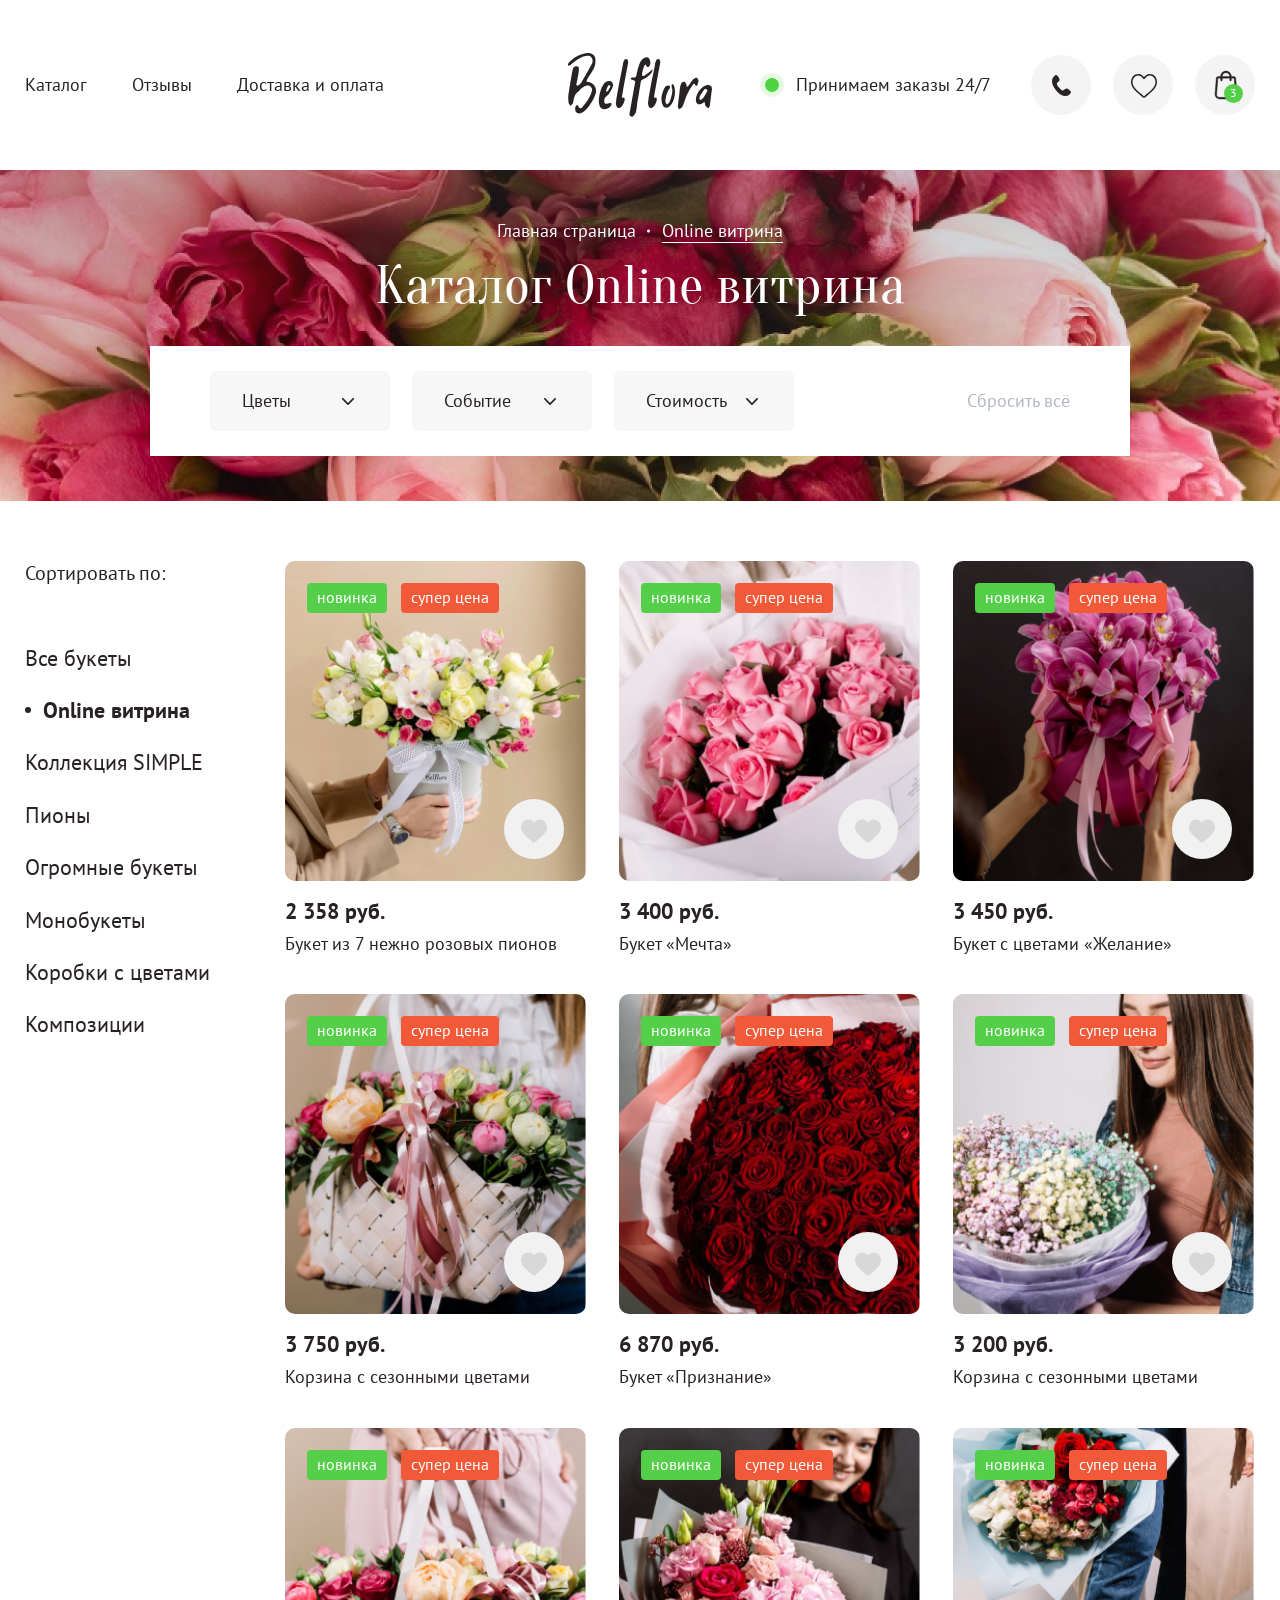
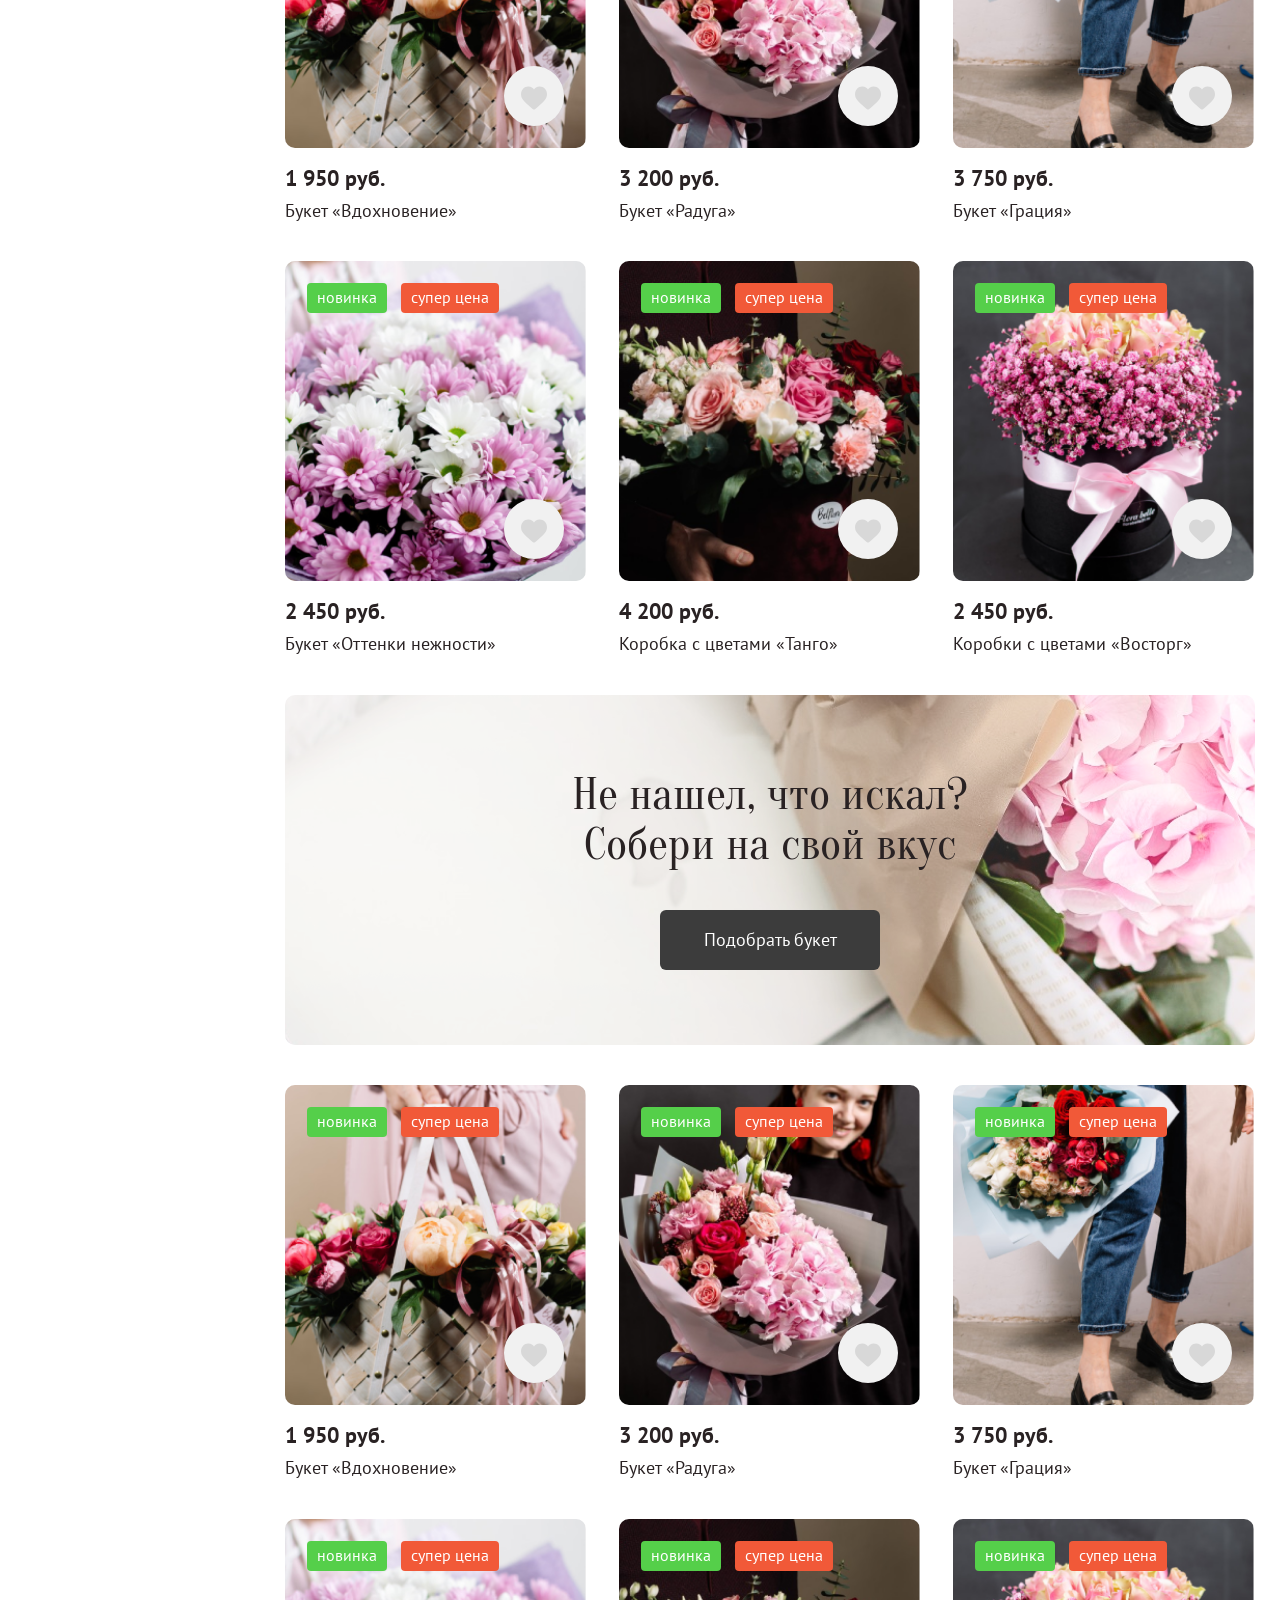
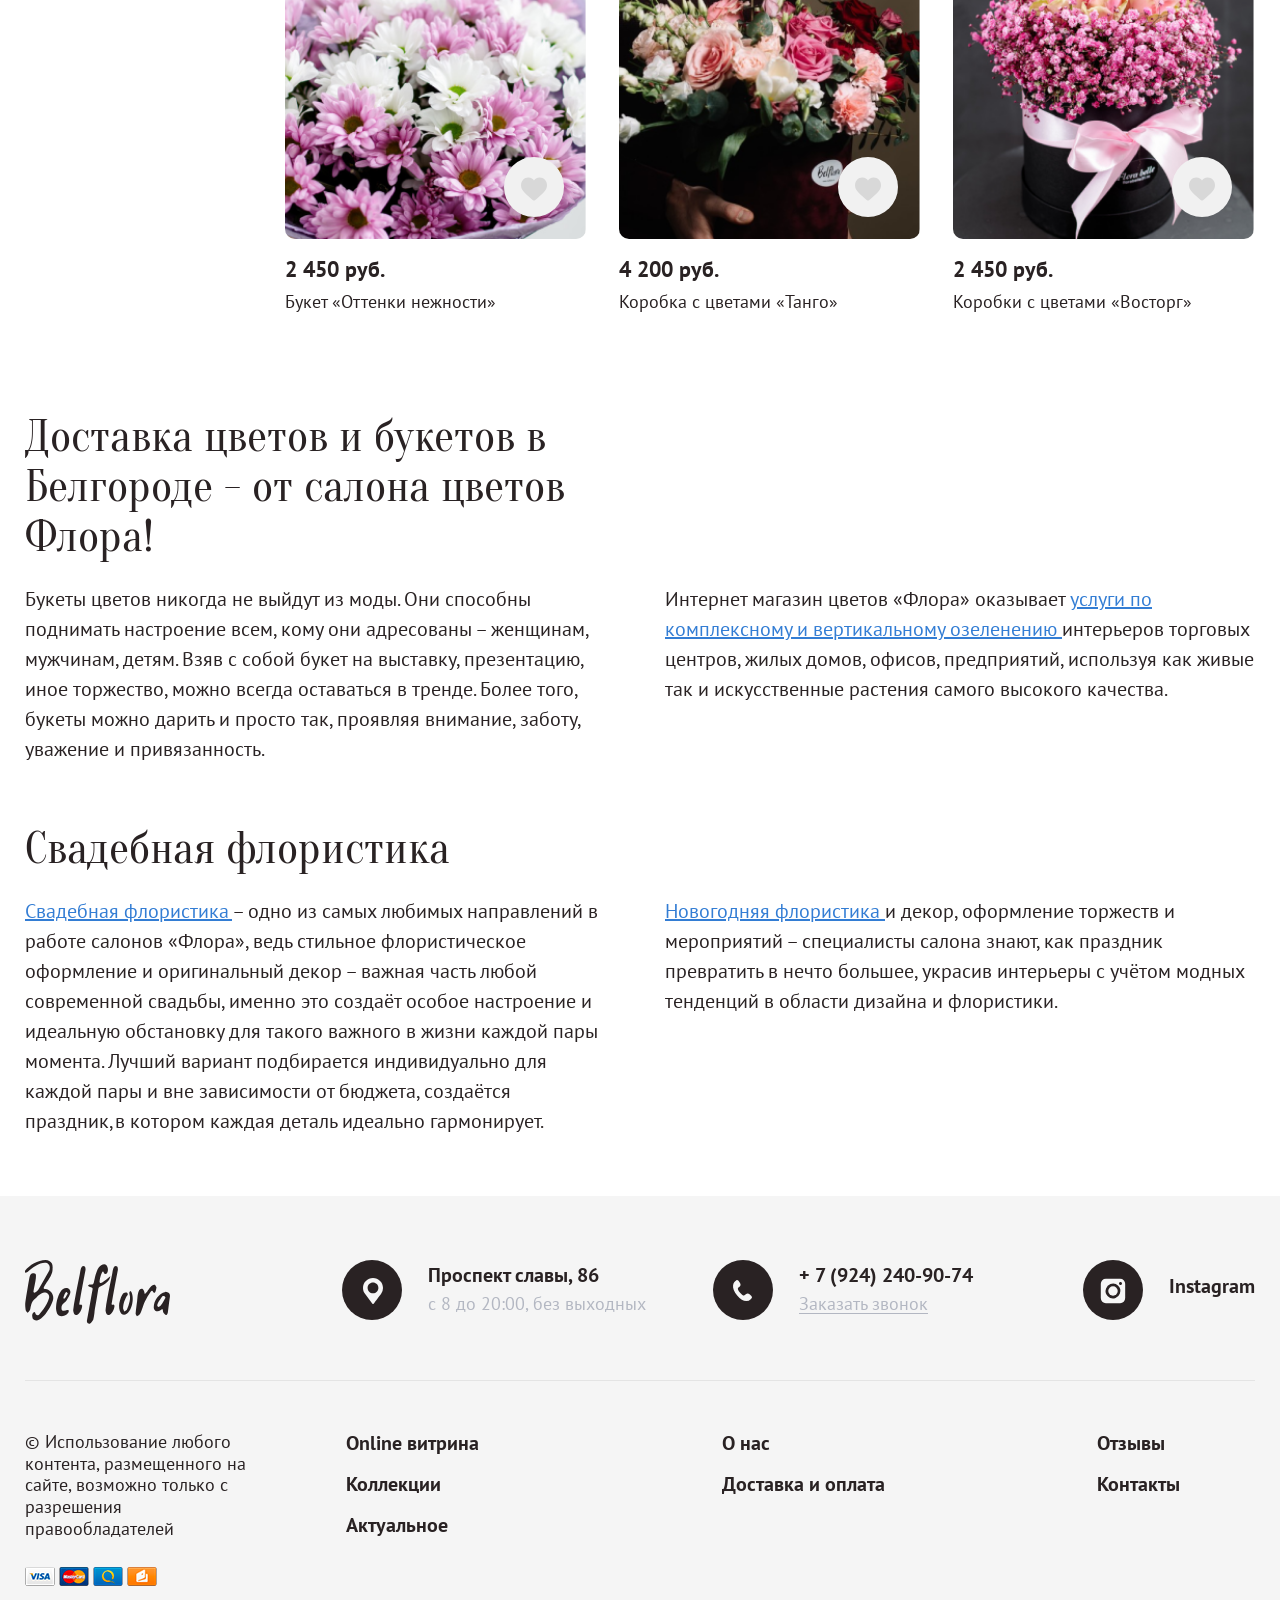
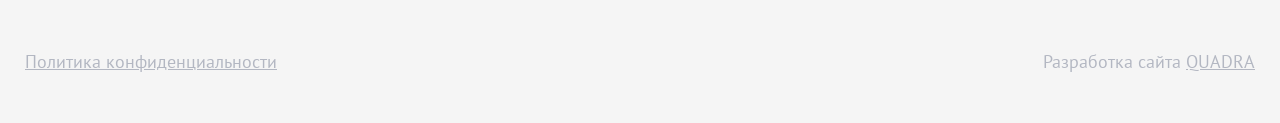
==== catalog-filter.html @ 6980e7b3 "update" ====
<!DOCTYPE html>
<html class="no-js" lang="ru">
  <head>
    <meta charset="utf-8">
    <meta name="viewport" content="width=device-width, initial-scale=1.0, maximum-scale=1.0">
    <meta name="format-detection" content="telephone=no">
    <title>Предварительный каталог :: Frontend pack</title>
    <!--
    link(rel="apple-touch-icon" sizes="180x180" href="assets/apple-touch-icon.png")
    link(rel="icon" type="image/png" sizes="32x32" href="assets/favicon-32x32.png")
    link(rel="icon" type="image/png" sizes="16x16" href="assets/favicon-16x16.png")
    link(rel="manifest" href="assets/site.webmanifest")
    link(rel="mask-icon" href="assets/safari-pinned-tab.svg" color="#ffffff")
    link(rel="shortcut icon" href="assets/favicon.ico")
    meta(name="msapplication-TileColor" content="#ffffff")
    meta(name="msapplication-config" content="assets/browserconfig.xml")
    meta(name="theme-color" content="#ffffff")
    
    -->
    <meta name="description" content="Description">
    <meta property="og:url" content="https://">
    <meta property="og:type" content="website">
    <meta property="og:title" content="title">
    <meta property="twitter:title" content="title">
    <meta property="og:description" content="description">
    <meta property="twitter:description" content="description">
    <meta property="og:image" content="assets/share.png">
    <link href="https://fonts.googleapis.com/css2?family=Oranienbaum&amp;display=swap" rel="stylesheet">
    <link href="https://fonts.googleapis.com/css2?family=Oranienbaum&amp;family=PT+Sans:wght@400;700&amp;display=swap" rel="stylesheet">
    <link rel="stylesheet" href="./assets/css/common.css">
    <script src="https://polyfill.io/v3/polyfill.min.js?features=default"></script>
  </head>
  <body class="body">
    <div class="header">
      <div class="container">
        <div class="header__wrap"> 
          <div class="mobile-search"> 
            <div class="search search-main"> 
              <button class="circle__button search__btn -js-searchopen">
                    <svg class="svgsprite _search">
                      <use xlink:href="assets/img/sprites/svgsprites.svg#search"></use>
                    </svg>
              </button>
              <input class="search__input" type="text" placeholder="Поиск...">
              <button class="search__close -js-searchclose">
                    <svg class="svgsprite _close">
                      <use xlink:href="assets/img/sprites/svgsprites.svg#close"></use>
                    </svg>
              </button>
            </div>
          </div>
          <nav class="nav header__nav"><a class="nav__link" href="catalog.html">Каталог</a><a class="nav__link" href="reports.html">Отзывы</a><a class="nav__link" href="pay.html">Доставка и оплата</a></nav><a class="header__logo" href="index.html"> <img src="./assets/img/logo.svg" alt=""></a>
          <div class="header__info">
            <div class="work-time">Принимаем заказы 24/7</div>
            <div class="header__buttons">
              <button class="circle__button circle__button--phone -js-fadeintooltip">
                    <svg class="svgsprite _phone">
                      <use xlink:href="assets/img/sprites/svgsprites.svg#phone"></use>
                    </svg>
                <div class="tooltip --mright">
                  <div class="contact contact--margin">
                    <p class="text-title">+ 7 (924) 240-90-74</p><a class="grey-description" href="#">Заказать звонок </a>
                  </div>
                  <div class="contact contact--margin">
                    <p class="text-title">Проспект славы, 86</p>
                    <div class="grey-description" href="#">с 8 до 20:00, без выходных</div>
                  </div><a class="contact contact--social">
                    <div class="circle__button circle__button--inst --black">
                          <svg class="svgsprite _inst">
                            <use xlink:href="assets/img/sprites/svgsprites.svg#inst"></use>
                          </svg>
                    </div>
                    <p class="text-title">Instagram</p></a>
                </div>
              </button><a class="circle__button" href="#">
                    <svg class="svgsprite _heart">
                      <use xlink:href="assets/img/sprites/svgsprites.svg#heart"></use>
                    </svg></a>
              <button class="circle__button circle__button--basket -js-fadeinbasket" href="#">
                    <svg class="svgsprite _basket">
                      <use xlink:href="assets/img/sprites/svgsprites.svg#basket"></use>
                    </svg>
                <div class="basket__number">3</div>
              </button>
            </div>
          </div>
        </div>
      </div>
    </div>
    <div class="mobile-menu"> 
      <div class="conatiner"> 
        <nav class="mobile-menu__nav">
          <div class="accardeon"> 
            <div class="accardeon__item"> 
              <div class="accardeon__main">Каталог букетов</div>
              <div class="accardeon__drop">
                <div class="mobile-menu__link"> <a class="nav__link" href="#">Сыылка</a></div>
                <div class="mobile-menu__link"> <a class="nav__link" href="#">Сыылка</a></div>
              </div>
            </div>
            <div class="accardeon__item"> 
              <div class="accardeon__main">Подарки</div>
              <div class="accardeon__drop">
                <div class="mobile-menu__link"> <a class="nav__link" href="#">Сыылка</a></div>
                <div class="mobile-menu__link"> <a class="nav__link" href="#">Сыылка</a></div>
              </div>
            </div>
            <div class="mobile-menu__link"> <a class="nav__link" href="#">О нас</a></div>
            <div class="mobile-menu__link"> <a class="nav__link" href="#">Оплата и доставка</a></div>
            <div class="mobile-menu__link"> <a class="nav__link" href="#">Отзывы</a></div>
            <div class="mobile-menu__link"> <a class="nav__link" href="#">Контакты</a></div>
          </div>
        </nav>
        <div class="mobile-menu__contacts">
          <div class="footer__contact">
            <div class="footer__circle">
                  <svg class="svgsprite _marker">
                    <use xlink:href="assets/img/sprites/svgsprites.svg#marker"></use>
                  </svg>
            </div>
            <div class="contact">
              <p class="text-title">Проспект славы, 86</p>
              <div class="grey-description">с 8 до 20:00, без выходных</div>
            </div>
          </div>
          <div class="footer__contact">
            <div class="footer__circle">
                  <svg class="svgsprite _phone-footer">
                    <use xlink:href="assets/img/sprites/svgsprites.svg#phone-footer"></use>
                  </svg>
            </div>
            <div class="contact">
              <p class="text-title">+ 7 (924) 240-90-74</p><a class="grey-description" href="#">Заказать звонок </a>
            </div>
          </div>
          <div class="footer__contact">
            <div class="footer__circle">
                  <svg class="svgsprite _inst">
                    <use xlink:href="assets/img/sprites/svgsprites.svg#inst"></use>
                  </svg>
            </div>
            <div class="contact">
              <p class="text-title">Instagram</p>
            </div>
          </div>
        </div>
      </div>
    </div>
    <div class="content">
    </div>
        <section class="main-banner --background-1">
          <div class="container">
                <div class="crumbs --white --center crumbs--mainbanner"><a class="crumbs__link" href="#">Главная страница</a><a class="crumbs__link" href="#">Online витрина</a>
                </div>
            <h1 class="main-banner__title --white">Каталог Online витрина</h1>
            <form class="main__banner-filter main__banner-filter--desktop">
              <div class="main__banner-items">
                <div class="main-banner__item">
                  <div class="main-banner__tooltip">
                    <div class="main-banner__main -js-fadeintooltip">
                       Цветы&nbsp;<span class="main-banner__main-number"></span>
                      <div class="tooltip"> 
                        <div class="main-banner__main-title">Цветы</div>
                        <label class="checkbox">
                          <input class="hidden" type="checkbox"><span class="checkbox__ico"></span>
                          <p class="checkbox__text">Розы</p>
                        </label>
                        <label class="checkbox">
                          <input class="hidden" type="checkbox"><span class="checkbox__ico"></span>
                          <p class="checkbox__text">Пионы</p>
                        </label>
                        <label class="checkbox">
                          <input class="hidden" type="checkbox"><span class="checkbox__ico"></span>
                          <p class="checkbox__text">Ирисы</p>
                        </label>
                        <label class="checkbox">
                          <input class="hidden" type="checkbox"><span class="checkbox__ico"></span>
                          <p class="checkbox__text">Гвоздики</p>
                        </label>
                        <label class="checkbox">
                          <input class="hidden" type="checkbox"><span class="checkbox__ico"></span>
                          <p class="checkbox__text">Ромашки</p>
                        </label>
                        <label class="checkbox">
                          <input class="hidden" type="checkbox"><span class="checkbox__ico"></span>
                          <p class="checkbox__text">Антуриум</p>
                        </label>
                        <div class="main-banner__main-buttons"> 
                          <button class="button --white --small filter__buttom-close">Закрыть</button>
                          <button class="button --dark --small filter__buttom-apply">Применить</button>
                        </div>
                      </div>
                    </div>
                  </div>
                </div>
                <div class="main-banner__item">
                  <div class="main-banner__tooltip">
                    <div class="main-banner__main -js-fadeintooltip">
                       Событие&nbsp;<span class="main-banner__main-number"></span>
                      <div class="tooltip"> 
                        <div class="main-banner__main-title">Событие (0)</div>
                        <label class="checkbox">
                          <input class="hidden" type="checkbox"><span class="checkbox__ico"></span>
                          <p class="checkbox__text">Событие 1</p>
                        </label>
                        <label class="checkbox">
                          <input class="hidden" type="checkbox"><span class="checkbox__ico"></span>
                          <p class="checkbox__text">Событие 2</p>
                        </label>
                        <label class="checkbox">
                          <input class="hidden" type="checkbox"><span class="checkbox__ico"></span>
                          <p class="checkbox__text">Событие 3</p>
                        </label>
                        <label class="checkbox">
                          <input class="hidden" type="checkbox"><span class="checkbox__ico"></span>
                          <p class="checkbox__text">Событие 4</p>
                        </label>
                        <div class="main-banner__main-buttons"> 
                          <button class="button --white --small filter__buttom-close">Закрыть</button>
                          <button class="button --dark --small filter__buttom-apply">Применить</button>
                        </div>
                      </div>
                    </div>
                  </div>
                </div>
                <div class="main-banner__item">
                  <div class="main-banner__tooltip">
                    <div class="main-banner__main -js-fadeintooltip">Стоимость 
                      <div class="tooltip">
                        <div class="main-banner__main-title">Стоимость</div>
                        <div class="range">
                          <div class="range__inputs">
                            <div class="range__input range__from">
                              <input id="range__from" type="text" disabled>
                            </div>
                            <div class="range__input range__to">
                              <input id="range__to" type="text" disabled>
                            </div>
                          </div>
                          <div id="range-bar"></div>
                        </div>
                        <div class="main-banner__main-buttons"> 
                          <button class="button --white --small filter__buttom-close">Закрыть</button>
                          <button class="button --dark --small filter__buttom-apply">Применить</button>
                        </div>
                      </div>
                    </div>
                  </div>
                </div>
              </div>
              <div class="filter__reset">Сбросить всё</div>
            </form>
          </div>
        </section>
        <div class="main__banner-filter--mobile">
          <div class="container"><a class="back" href="#">Online витрина</a>
            <form class="main__banner-filter">
              <div class="main__banner-items">
                <div class="main-banner__item">
                  <div class="main-banner__tooltip">
                    <div class="main-banner__main -js-fadeintooltip">
                       Цветы&nbsp;<span class="main-banner__main-number"></span>
                      <div class="tooltip"> 
                        <div class="main-banner__main-title">Цветы</div>
                        <label class="checkbox">
                          <input class="hidden" type="checkbox"><span class="checkbox__ico"></span>
                          <p class="checkbox__text">Розы</p>
                        </label>
                        <label class="checkbox">
                          <input class="hidden" type="checkbox"><span class="checkbox__ico"></span>
                          <p class="checkbox__text">Пионы</p>
                        </label>
                        <label class="checkbox">
                          <input class="hidden" type="checkbox"><span class="checkbox__ico"></span>
                          <p class="checkbox__text">Ирисы</p>
                        </label>
                        <label class="checkbox">
                          <input class="hidden" type="checkbox"><span class="checkbox__ico"></span>
                          <p class="checkbox__text">Гвоздики</p>
                        </label>
                        <label class="checkbox">
                          <input class="hidden" type="checkbox"><span class="checkbox__ico"></span>
                          <p class="checkbox__text">Ромашки</p>
                        </label>
                        <label class="checkbox">
                          <input class="hidden" type="checkbox"><span class="checkbox__ico"></span>
                          <p class="checkbox__text">Антуриум</p>
                        </label>
                        <div class="main-banner__main-buttons"> 
                          <button class="button --white --small filter__buttom-close">Закрыть</button>
                          <button class="button --dark --small filter__buttom-apply">Применить</button>
                        </div>
                      </div>
                    </div>
                  </div>
                </div>
                <div class="main-banner__item">
                  <div class="main-banner__tooltip">
                    <div class="main-banner__main -js-fadeintooltip">
                       Событие&nbsp;<span class="main-banner__main-number"></span>
                      <div class="tooltip"> 
                        <div class="main-banner__main-title">Событие (0)</div>
                        <label class="checkbox">
                          <input class="hidden" type="checkbox"><span class="checkbox__ico"></span>
                          <p class="checkbox__text">Событие 1</p>
                        </label>
                        <label class="checkbox">
                          <input class="hidden" type="checkbox"><span class="checkbox__ico"></span>
                          <p class="checkbox__text">Событие 2</p>
                        </label>
                        <label class="checkbox">
                          <input class="hidden" type="checkbox"><span class="checkbox__ico"></span>
                          <p class="checkbox__text">Событие 3</p>
                        </label>
                        <label class="checkbox">
                          <input class="hidden" type="checkbox"><span class="checkbox__ico"></span>
                          <p class="checkbox__text">Событие 4</p>
                        </label>
                        <div class="main-banner__main-buttons"> 
                          <button class="button --white --small filter__buttom-close">Закрыть</button>
                          <button class="button --dark --small filter__buttom-apply">Применить</button>
                        </div>
                      </div>
                    </div>
                  </div>
                </div>
                <div class="main-banner__item">
                  <div class="main-banner__tooltip">
                    <div class="main-banner__main -js-fadeintooltip">Стоимость 
                      <div class="tooltip"> 
                        <div class="main-banner__main-title">Стоимость </div>
                        <div class="range">
                          <div class="range__inputs">
                            <div class="range__input range__from">
                              <input id="range__from" type="text" disabled>
                            </div>
                            <div class="range__input range__to">
                              <input id="range__to" type="text" disabled>
                            </div>
                          </div>
                          <div id="range-bar"></div>
                        </div>
                        <div class="main-banner__main-buttons"> 
                          <button class="button --white --small filter__buttom-close">Закрыть</button>
                          <button class="button --dark --small filter__buttom-apply">Применить</button>
                        </div>
                      </div>
                    </div>
                  </div>
                </div>
              </div>
              <div class="filter__reset">Сбросить всё</div>
            </form>
          </div>
        </div>
    <section class="catalog-filter">
      <div class="container"> 
        <div class="catalog-filter__wrap">
          <div class="catalog-filter__nav">
            <div class="catalog-filter__sticky">
              <p class="catalog-filter__title">Сортировать по: </p>
              <ul class="catalog-filter__list">
                <li class="catalog-filter__link"><a href="#">Все букеты</a></li>
                <li class="catalog-filter__link active"><a href="#">Online витрина</a></li>
                <li class="catalog-filter__link"><a href="#">Коллекция SIMPLE</a></li>
                <li class="catalog-filter__link"><a href="#">Пионы</a></li>
                <li class="catalog-filter__link"><a href="#">Огромные букеты</a></li>
                <li class="catalog-filter__link"><a href="#">Монобукеты</a></li>
                <li class="catalog-filter__link"><a href="#">Коробки с цветами</a></li>
                <li class="catalog-filter__link"><a href="#">Композиции</a></li>
              </ul>
            </div>
          </div>
          <div class="catalog-filter__carts">
            <div class="carts__wrap carts-list carts-list-3">
                  <div class="cart">
                    <div class="cart__top">
                      <div class="cart__pic">
                        <div class="cart__pic-img lazy" data-src="./assets/img/carts/1.png"></div>
                      </div>
                      <div class="tags">
                        <div class="tag --green">новинка</div>
                        <div class="tag --orange">супер цена</div>
                      </div>
                      <div class="cart__buttons">
                        <button class="button --dark -js-fadebuttons">В корзину</button><a class="button --grey" href="#">Смотреть букет</a>
                      </div>
                      <button class="cart__like">
                            <svg class="svgsprite _heart-full">
                              <use xlink:href="assets/img/sprites/svgsprites.svg#heart-full"></use>
                            </svg>
                      </button>
                    </div>
                    <div class="cart__bottom">
                      <div class="cart__title">2 358 руб.</div>
                      <div class="cart__text">Букет из 7 нежно розовых пионов</div>
                    </div>
                  </div>
                  <div class="cart">
                    <div class="cart__top">
                      <div class="cart__pic">
                        <div class="cart__pic-img lazy" data-src="./assets/img/carts/2.png"></div>
                      </div>
                      <div class="tags">
                        <div class="tag --green">новинка</div>
                        <div class="tag --orange">супер цена</div>
                      </div>
                      <div class="cart__buttons">
                        <button class="button --dark -js-fadebuttons">В корзину</button><a class="button --grey" href="#">Смотреть букет</a>
                      </div>
                      <button class="cart__like">
                            <svg class="svgsprite _heart-full">
                              <use xlink:href="assets/img/sprites/svgsprites.svg#heart-full"></use>
                            </svg>
                      </button>
                    </div>
                    <div class="cart__bottom">
                      <div class="cart__title">3 400 руб.</div>
                      <div class="cart__text">Букет «Мечта»</div>
                    </div>
                  </div>
                  <div class="cart">
                    <div class="cart__top">
                      <div class="cart__pic">
                        <div class="cart__pic-img lazy" data-src="./assets/img/carts/3.png"></div>
                      </div>
                      <div class="tags">
                        <div class="tag --green">новинка</div>
                        <div class="tag --orange">супер цена</div>
                      </div>
                      <div class="cart__buttons">
                        <button class="button --dark -js-fadebuttons">В корзину</button><a class="button --grey" href="#">Смотреть букет</a>
                      </div>
                      <button class="cart__like">
                            <svg class="svgsprite _heart-full">
                              <use xlink:href="assets/img/sprites/svgsprites.svg#heart-full"></use>
                            </svg>
                      </button>
                    </div>
                    <div class="cart__bottom">
                      <div class="cart__title">3 450 руб.</div>
                      <div class="cart__text">Букет с цветами «Желание»</div>
                    </div>
                  </div>
                  <div class="cart">
                    <div class="cart__top">
                      <div class="cart__pic">
                        <div class="cart__pic-img lazy" data-src="./assets/img/carts/4.png"></div>
                      </div>
                      <div class="tags">
                        <div class="tag --green">новинка</div>
                        <div class="tag --orange">супер цена</div>
                      </div>
                      <div class="cart__buttons">
                        <button class="button --dark -js-fadebuttons">В корзину</button><a class="button --grey" href="#">Смотреть букет</a>
                      </div>
                      <button class="cart__like">
                            <svg class="svgsprite _heart-full">
                              <use xlink:href="assets/img/sprites/svgsprites.svg#heart-full"></use>
                            </svg>
                      </button>
                    </div>
                    <div class="cart__bottom">
                      <div class="cart__title">3 750 руб.</div>
                      <div class="cart__text">Корзина с сезонными цветами</div>
                    </div>
                  </div>
                  <div class="cart">
                    <div class="cart__top">
                      <div class="cart__pic">
                        <div class="cart__pic-img lazy" data-src="./assets/img/carts/5.png"></div>
                      </div>
                      <div class="tags">
                        <div class="tag --green">новинка</div>
                        <div class="tag --orange">супер цена</div>
                      </div>
                      <div class="cart__buttons">
                        <button class="button --dark -js-fadebuttons">В корзину</button><a class="button --grey" href="#">Смотреть букет</a>
                      </div>
                      <button class="cart__like">
                            <svg class="svgsprite _heart-full">
                              <use xlink:href="assets/img/sprites/svgsprites.svg#heart-full"></use>
                            </svg>
                      </button>
                    </div>
                    <div class="cart__bottom">
                      <div class="cart__title">6 870 руб.</div>
                      <div class="cart__text">Букет «Признание»</div>
                    </div>
                  </div>
                  <div class="cart">
                    <div class="cart__top">
                      <div class="cart__pic">
                        <div class="cart__pic-img lazy" data-src="./assets/img/carts/6.png"></div>
                      </div>
                      <div class="tags">
                        <div class="tag --green">новинка</div>
                        <div class="tag --orange">супер цена</div>
                      </div>
                      <div class="cart__buttons">
                        <button class="button --dark -js-fadebuttons">В корзину</button><a class="button --grey" href="#">Смотреть букет</a>
                      </div>
                      <button class="cart__like">
                            <svg class="svgsprite _heart-full">
                              <use xlink:href="assets/img/sprites/svgsprites.svg#heart-full"></use>
                            </svg>
                      </button>
                    </div>
                    <div class="cart__bottom">
                      <div class="cart__title">3 200 руб.</div>
                      <div class="cart__text">Корзина с сезонными цветами</div>
                    </div>
                  </div>
                  <div class="cart">
                    <div class="cart__top">
                      <div class="cart__pic">
                        <div class="cart__pic-img lazy" data-src="./assets/img/carts/7.png"></div>
                      </div>
                      <div class="tags">
                        <div class="tag --green">новинка</div>
                        <div class="tag --orange">супер цена</div>
                      </div>
                      <div class="cart__buttons">
                        <button class="button --dark -js-fadebuttons">В корзину</button><a class="button --grey" href="#">Смотреть букет</a>
                      </div>
                      <button class="cart__like">
                            <svg class="svgsprite _heart-full">
                              <use xlink:href="assets/img/sprites/svgsprites.svg#heart-full"></use>
                            </svg>
                      </button>
                    </div>
                    <div class="cart__bottom">
                      <div class="cart__title">1 950 руб.</div>
                      <div class="cart__text">Букет «Вдохновение»</div>
                    </div>
                  </div>
                  <div class="cart">
                    <div class="cart__top">
                      <div class="cart__pic">
                        <div class="cart__pic-img lazy" data-src="./assets/img/carts/8.png"></div>
                      </div>
                      <div class="tags">
                        <div class="tag --green">новинка</div>
                        <div class="tag --orange">супер цена</div>
                      </div>
                      <div class="cart__buttons">
                        <button class="button --dark -js-fadebuttons">В корзину</button><a class="button --grey" href="#">Смотреть букет</a>
                      </div>
                      <button class="cart__like">
                            <svg class="svgsprite _heart-full">
                              <use xlink:href="assets/img/sprites/svgsprites.svg#heart-full"></use>
                            </svg>
                      </button>
                    </div>
                    <div class="cart__bottom">
                      <div class="cart__title">3 200 руб.</div>
                      <div class="cart__text">Букет «Радуга»</div>
                    </div>
                  </div>
                  <div class="cart">
                    <div class="cart__top">
                      <div class="cart__pic">
                        <div class="cart__pic-img lazy" data-src="./assets/img/carts/9.png"></div>
                      </div>
                      <div class="tags">
                        <div class="tag --green">новинка</div>
                        <div class="tag --orange">супер цена</div>
                      </div>
                      <div class="cart__buttons">
                        <button class="button --dark -js-fadebuttons">В корзину</button><a class="button --grey" href="#">Смотреть букет</a>
                      </div>
                      <button class="cart__like">
                            <svg class="svgsprite _heart-full">
                              <use xlink:href="assets/img/sprites/svgsprites.svg#heart-full"></use>
                            </svg>
                      </button>
                    </div>
                    <div class="cart__bottom">
                      <div class="cart__title">3 750 руб.</div>
                      <div class="cart__text">Букет «Грация»</div>
                    </div>
                  </div>
                  <div class="cart">
                    <div class="cart__top">
                      <div class="cart__pic">
                        <div class="cart__pic-img lazy" data-src="./assets/img/carts/10.png"></div>
                      </div>
                      <div class="tags">
                        <div class="tag --green">новинка</div>
                        <div class="tag --orange">супер цена</div>
                      </div>
                      <div class="cart__buttons">
                        <button class="button --dark -js-fadebuttons">В корзину</button><a class="button --grey" href="#">Смотреть букет</a>
                      </div>
                      <button class="cart__like">
                            <svg class="svgsprite _heart-full">
                              <use xlink:href="assets/img/sprites/svgsprites.svg#heart-full"></use>
                            </svg>
                      </button>
                    </div>
                    <div class="cart__bottom">
                      <div class="cart__title">2 450 руб.</div>
                      <div class="cart__text">Букет «Оттенки нежности»</div>
                    </div>
                  </div>
                  <div class="cart">
                    <div class="cart__top">
                      <div class="cart__pic">
                        <div class="cart__pic-img lazy" data-src="./assets/img/carts/11.png"></div>
                      </div>
                      <div class="tags">
                        <div class="tag --green">новинка</div>
                        <div class="tag --orange">супер цена</div>
                      </div>
                      <div class="cart__buttons">
                        <button class="button --dark -js-fadebuttons">В корзину</button><a class="button --grey" href="#">Смотреть букет</a>
                      </div>
                      <button class="cart__like">
                            <svg class="svgsprite _heart-full">
                              <use xlink:href="assets/img/sprites/svgsprites.svg#heart-full"></use>
                            </svg>
                      </button>
                    </div>
                    <div class="cart__bottom">
                      <div class="cart__title">4 200 руб.</div>
                      <div class="cart__text">Коробка с цветами «Танго»</div>
                    </div>
                  </div>
                  <div class="cart">
                    <div class="cart__top">
                      <div class="cart__pic">
                        <div class="cart__pic-img lazy" data-src="./assets/img/carts/12.png"></div>
                      </div>
                      <div class="tags">
                        <div class="tag --green">новинка</div>
                        <div class="tag --orange">супер цена</div>
                      </div>
                      <div class="cart__buttons">
                        <button class="button --dark -js-fadebuttons">В корзину</button><a class="button --grey" href="#">Смотреть букет</a>
                      </div>
                      <button class="cart__like">
                            <svg class="svgsprite _heart-full">
                              <use xlink:href="assets/img/sprites/svgsprites.svg#heart-full"></use>
                            </svg>
                      </button>
                    </div>
                    <div class="cart__bottom">
                      <div class="cart__title">2 450 руб.</div>
                      <div class="cart__text">Коробки с цветами «Восторг»</div>
                    </div>
                  </div>
                  <div class="page-banner lazy" data-src="./assets/img/banners/pages.png">
                    <h2 class="page-banner__title">Не нашел, что искал? Собери на свой вкус</h2>
                    <div class="page-banner__btn"><a class="button --dark" href="catalog.html">Подобрать букет</a></div>
                  </div>
                  <div class="cart">
                    <div class="cart__top">
                      <div class="cart__pic">
                        <div class="cart__pic-img lazy" data-src="./assets/img/carts/7.png"></div>
                      </div>
                      <div class="tags">
                        <div class="tag --green">новинка</div>
                        <div class="tag --orange">супер цена</div>
                      </div>
                      <div class="cart__buttons">
                        <button class="button --dark -js-fadebuttons">В корзину</button><a class="button --grey" href="#">Смотреть букет</a>
                      </div>
                      <button class="cart__like">
                            <svg class="svgsprite _heart-full">
                              <use xlink:href="assets/img/sprites/svgsprites.svg#heart-full"></use>
                            </svg>
                      </button>
                    </div>
                    <div class="cart__bottom">
                      <div class="cart__title">1 950 руб.</div>
                      <div class="cart__text">Букет «Вдохновение»</div>
                    </div>
                  </div>
                  <div class="cart">
                    <div class="cart__top">
                      <div class="cart__pic">
                        <div class="cart__pic-img lazy" data-src="./assets/img/carts/8.png"></div>
                      </div>
                      <div class="tags">
                        <div class="tag --green">новинка</div>
                        <div class="tag --orange">супер цена</div>
                      </div>
                      <div class="cart__buttons">
                        <button class="button --dark -js-fadebuttons">В корзину</button><a class="button --grey" href="#">Смотреть букет</a>
                      </div>
                      <button class="cart__like">
                            <svg class="svgsprite _heart-full">
                              <use xlink:href="assets/img/sprites/svgsprites.svg#heart-full"></use>
                            </svg>
                      </button>
                    </div>
                    <div class="cart__bottom">
                      <div class="cart__title">3 200 руб.</div>
                      <div class="cart__text">Букет «Радуга»</div>
                    </div>
                  </div>
                  <div class="cart">
                    <div class="cart__top">
                      <div class="cart__pic">
                        <div class="cart__pic-img lazy" data-src="./assets/img/carts/9.png"></div>
                      </div>
                      <div class="tags">
                        <div class="tag --green">новинка</div>
                        <div class="tag --orange">супер цена</div>
                      </div>
                      <div class="cart__buttons">
                        <button class="button --dark -js-fadebuttons">В корзину</button><a class="button --grey" href="#">Смотреть букет</a>
                      </div>
                      <button class="cart__like">
                            <svg class="svgsprite _heart-full">
                              <use xlink:href="assets/img/sprites/svgsprites.svg#heart-full"></use>
                            </svg>
                      </button>
                    </div>
                    <div class="cart__bottom">
                      <div class="cart__title">3 750 руб.</div>
                      <div class="cart__text">Букет «Грация»</div>
                    </div>
                  </div>
                  <div class="cart">
                    <div class="cart__top">
                      <div class="cart__pic">
                        <div class="cart__pic-img lazy" data-src="./assets/img/carts/10.png"></div>
                      </div>
                      <div class="tags">
                        <div class="tag --green">новинка</div>
                        <div class="tag --orange">супер цена</div>
                      </div>
                      <div class="cart__buttons">
                        <button class="button --dark -js-fadebuttons">В корзину</button><a class="button --grey" href="#">Смотреть букет</a>
                      </div>
                      <button class="cart__like">
                            <svg class="svgsprite _heart-full">
                              <use xlink:href="assets/img/sprites/svgsprites.svg#heart-full"></use>
                            </svg>
                      </button>
                    </div>
                    <div class="cart__bottom">
                      <div class="cart__title">2 450 руб.</div>
                      <div class="cart__text">Букет «Оттенки нежности»</div>
                    </div>
                  </div>
                  <div class="cart">
                    <div class="cart__top">
                      <div class="cart__pic">
                        <div class="cart__pic-img lazy" data-src="./assets/img/carts/11.png"></div>
                      </div>
                      <div class="tags">
                        <div class="tag --green">новинка</div>
                        <div class="tag --orange">супер цена</div>
                      </div>
                      <div class="cart__buttons">
                        <button class="button --dark -js-fadebuttons">В корзину</button><a class="button --grey" href="#">Смотреть букет</a>
                      </div>
                      <button class="cart__like">
                            <svg class="svgsprite _heart-full">
                              <use xlink:href="assets/img/sprites/svgsprites.svg#heart-full"></use>
                            </svg>
                      </button>
                    </div>
                    <div class="cart__bottom">
                      <div class="cart__title">4 200 руб.</div>
                      <div class="cart__text">Коробка с цветами «Танго»</div>
                    </div>
                  </div>
                  <div class="cart">
                    <div class="cart__top">
                      <div class="cart__pic">
                        <div class="cart__pic-img lazy" data-src="./assets/img/carts/12.png"></div>
                      </div>
                      <div class="tags">
                        <div class="tag --green">новинка</div>
                        <div class="tag --orange">супер цена</div>
                      </div>
                      <div class="cart__buttons">
                        <button class="button --dark -js-fadebuttons">В корзину</button><a class="button --grey" href="#">Смотреть букет</a>
                      </div>
                      <button class="cart__like">
                            <svg class="svgsprite _heart-full">
                              <use xlink:href="assets/img/sprites/svgsprites.svg#heart-full"></use>
                            </svg>
                      </button>
                    </div>
                    <div class="cart__bottom">
                      <div class="cart__title">2 450 руб.</div>
                      <div class="cart__text">Коробки с цветами «Восторг»</div>
                    </div>
                  </div>
            </div>
          </div>
        </div>
      </div>
    </section>
        <section class="text-section">
          <div class="container">
            <div class="text-block">
              <h2 class="text-block__title">Доставка цветов и букетов в Белгороде - от салона цветов Флора!</h2>
              <div class="text-block__list">
                <div class="text__item">
                  <p class="text">Букеты цветов никогда не выйдут из моды. Они способны поднимать настроение всем, кому они адресованы – женщинам, мужчинам, детям. Взяв с собой букет на выставку, презентацию, иное торжество, можно всегда оставаться в тренде. Более того, букеты можно дарить и просто так, проявляя внимание, заботу, уважение и привязанность.</p>
                </div>
                <div class="text__item">
                  <p class="text">
                     Интернет магазин цветов «Флора» оказывает <a href="#">услуги по комплексному и вертикальному озеленению </a>интерьеров торговых центров, жилых домов, офисов, предприятий, используя как живые так и искусственные растения самого высокого качества.</p>
                </div>
              </div>
            </div>
            <div class="text-block">
              <h2 class="text-block__title">Свадебная флористика</h2>
              <div class="text-block__list">
                <div class="text__item">
                  <p class="text"><a href="#">Свадебная флористика  </a>– одно из самых любимых направлений в работе салонов «Флора», ведь  стильное флористическое оформление и оригинальный декор – важная часть любой современной свадьбы, именно это создаёт особое настроение  и идеальную обстановку для такого важного в жизни каждой пары момента. Лучший вариант подбирается индивидуально для каждой пары и вне зависимости от бюджета, создаётся праздник,в котором каждая деталь идеально гармонирует.</p>
                </div>
                <div class="text__item">
                  <p class="text"> <a href="#">Новогодняя флористика </a>и декор, оформление торжеств и мероприятий – специалисты салона знают, как праздник превратить в нечто большее, украсив интерьеры с учётом модных тенденций в области дизайна и флористики. </p>
                </div>
              </div>
            </div>
          </div>
        </section>
    <footer class="footer">
      <div class="container">
        <div class="footer__top">
          <div class="footer__item">
            <div class="footer__logo"><img src="./assets/img/logo.svg" alt=""></div>
          </div>
          <div class="footer__item">
            <div class="footer__contact">
              <div class="footer__circle">
                    <svg class="svgsprite _marker">
                      <use xlink:href="assets/img/sprites/svgsprites.svg#marker"></use>
                    </svg>
              </div>
              <div class="contact">
                <p class="text-title">Проспект славы, 86</p>
                <div class="grey-description">с 8 до 20:00, без выходных</div>
              </div>
            </div>
          </div>
          <div class="footer__item">
            <div class="footer__contact">
              <div class="footer__circle">
                    <svg class="svgsprite _phone-footer">
                      <use xlink:href="assets/img/sprites/svgsprites.svg#phone-footer"></use>
                    </svg>
              </div>
              <div class="contact">
                <p class="text-title">+ 7 (924) 240-90-74</p><a class="grey-description" href="#">Заказать звонок </a>
              </div>
            </div>
          </div>
          <div class="footer__item">
            <div class="footer__contact">
              <div class="footer__circle">
                    <svg class="svgsprite _inst">
                      <use xlink:href="assets/img/sprites/svgsprites.svg#inst"></use>
                    </svg>
              </div>
              <div class="contact">
                <p class="text-title">Instagram</p>
              </div>
            </div>
          </div>
        </div>
        <div class="footer__center">
          <div class="footer__item">
            <p class="copyright">© Использование любого контента, размещенного на сайте, возможно только с разрешения правообладателей</p><img class="pay-img" src="./assets/img/payments.png" alt="">
          </div>
          <div class="footer__item">
            <div class="footer__link"><a class="link" href="#">Online витрина</a></div>
            <div class="footer__link"><a class="link" href="#">Коллекции</a></div>
            <div class="footer__link"><a class="link" href="#">Актуальное</a></div>
          </div>
          <div class="footer__item">
            <div class="footer__link"><a class="link" href="#">О нас</a></div>
            <div class="footer__link"><a class="link" href="#">Доставка и оплата</a></div>
          </div>
          <div class="footer__item">
            <div class="footer__link"><a class="link" href="#">Отзывы</a></div>
            <div class="footer__link"> <a class="link" href="#">Контакты</a></div>
          </div>
        </div>
        <div class="footer__bottom">
          <p> <a href="#"> Политика конфиденциальности</a></p>
          <p>
             Разработка сайта <a href="#">QUADRA </a></p>
        </div>
      </div>
    </footer>
    <footer class="mobile-footer">
      <div class="container"> 
        <div class="accardeon"> 
          <div class="accardeon__item">
            <div class="accardeon__main">Контактная информация</div>
            <div class="accardeon__drop">
              <div class="footer__contact">
                <div class="footer__circle">
                      <svg class="svgsprite _marker">
                        <use xlink:href="assets/img/sprites/svgsprites.svg#marker"></use>
                      </svg>
                </div>
                <div class="contact">
                  <p class="text-title">Проспект славы, 86</p>
                  <div class="grey-description">с 8 до 20:00, без выходных</div>
                </div>
              </div>
              <div class="footer__contact">
                <div class="footer__circle">
                      <svg class="svgsprite _phone-footer">
                        <use xlink:href="assets/img/sprites/svgsprites.svg#phone-footer"></use>
                      </svg>
                </div>
                <div class="contact">
                  <p class="text-title">+ 7 (924) 240-90-74</p><a class="grey-description" href="#">Заказать звонок </a>
                </div>
              </div>
              <div class="footer__contact">
                <div class="footer__circle">
                      <svg class="svgsprite _inst">
                        <use xlink:href="assets/img/sprites/svgsprites.svg#inst"></use>
                      </svg>
                </div>
                <div class="contact">
                  <p class="text-title">Instagram</p>
                </div>
              </div>
            </div>
          </div>
          <div class="accardeon__item">
            <div class="accardeon__main">Основные разделы</div>
            <div class="accardeon__drop">
              <div class="footer__link"><a class="link" href="#">Online витрина</a></div>
              <div class="footer__link"><a class="link" href="#">Коллекции</a></div>
              <div class="footer__link"><a class="link" href="#">Актуальное</a></div>
              <div class="footer__link"><a class="link" href="#">Доставка и оплата</a></div>
            </div>
          </div>
          <div class="accardeon__item">
            <div class="accardeon__main">Информация о компании</div>
            <div class="accardeon__drop">
              <div class="footer__link"><a class="link" href="#">О нас</a></div>
              <div class="footer__link"><a class="link" href="#">Отзывы</a></div>
              <div class="footer__link"> <a class="link" href="#">Контакты</a></div>
            </div>
          </div>
          <div class="accardeon__item">
            <div class="accardeon__main">Способы оплаты</div>
            <div class="accardeon__drop"><img class="pay-img" src="./assets/img/payments.png" alt=""></div>
          </div>
        </div>
        <p class="copyright">© Использование любого контента, размещенного на сайте, возможно только с разрешения правообладателей</p>
        <div class="footer__bottom">
          <p> <a href="#"> Политика конфиденциальности</a></p>
          <p>
             Разработка сайта <a href="#">QUADRA </a></p>
        </div>
      </div>
    </footer>
    <div class="basket">
      <div class="basket__bg -js-fadeoutbasket"></div>
      <form class="basket__wrap">
        <div class="basket__top">
          <div class="basket__header">
            <h2>Ваша корзина</h2>
            <button class="basket__close -js-fadeoutbasket">
                  <svg class="svgsprite _close">
                    <use xlink:href="assets/img/sprites/svgsprites.svg#close"></use>
                  </svg>
            </button>
          </div>
          <div class="basket__body"> 
                <div class="basket-cart">
                  <div class="basket__left">
                    <div class="basket-cart__pic"> <img src="./assets/img/carts/6.png"></div>
                    <div class="basket-cart__info">
                      <h5 class="basket-cart__title">Букет из кустовой хризантемы и кустовой розы</h5>
                      <p class="text-grey basket-cart__text">51 штука</p>
                      <div class="basket-cart__amount">
                            <div class="counter"> 
                              <div class="counter__minus">
                                    <svg class="svgsprite _minus">
                                      <use xlink:href="assets/img/sprites/svgsprites.svg#minus"></use>
                                    </svg>
                              </div>
                              <input class="counter__input" type="text" disabled value="1">
                              <div class="counter__plus">
                                    <svg class="svgsprite _plus">
                                      <use xlink:href="assets/img/sprites/svgsprites.svg#plus"></use>
                                    </svg>
                              </div>
                            </div>
                        <div class="basket-cart__summ summ">2 358 руб.</div>
                      </div>
                    </div>
                  </div>
                  <div class="basket__right">
                    <div class="basket-cart__close">
                          <svg class="svgsprite _close-small">
                            <use xlink:href="assets/img/sprites/svgsprites.svg#close-small"></use>
                          </svg>
                    </div>
                  </div>
                </div>
          </div>
        </div>
        <div class="basket__bottom">  
          <div class="basket__set"> 
            <p>Добавить набор для продления жизни сразенных цветов?</p>
            <div class="basket__radios">
              <label class="basket__radio">
                <input class="hidden" type="radio" name="set" checked>
                <div class="basket__radio-button">Да</div>
              </label>
              <label class="basket__radio">
                <input class="hidden" type="radio" name="set">
                <div class="basket__radio-button">Нет</div>
              </label>
            </div>
          </div>
          <div class="basket__bottom-wrap">
            <div class="basket__price price"> 
              <div class="price-wrap">
                <div class="prce__item"> 
                  <h5>Стоимость </h5>
                  <div class="price__number summ"> 7 212 руб.</div>
                </div>
              </div>
              <div class="price-wrap">
                <div class="prce__item"> 
                  <h5>Cкидка </h5>
                  <div class="price__number summ"> 0 руб.</div>
                </div>
              </div>
            </div>
            <div class="basket__buttons"> <a class="basket__button button --dark --big" href="#">Оформить заказ</a>
              <button class="basket__button basket__button--close button --white --big -js-fadeoutbasket">Продолжить покупки</button>
            </div>
          </div>
        </div>
      </form>
    </div>
    <div class="mobile-bar">
      <div class="mobile-bar__item">
        <button class="mobile-bar__btn mobile-bar__btn--open -js-fadeoutbasket -js-fadeinmenu">
          <div class="mobile-bar__ico">
                <svg class="svgsprite _burger">
                  <use xlink:href="assets/img/sprites/svgsprites.svg#burger"></use>
                </svg>
          </div>
          <div class="mobile-bar__text">Меню</div>
        </button>
        <button class="mobile-bar__close -js-fadeoutmenu">
          <div class="mobile-bar__ico">
                <svg class="svgsprite _close">
                  <use xlink:href="assets/img/sprites/svgsprites.svg#close"></use>
                </svg>
          </div>
          <div class="mobile-bar__text">Закрыть</div>
        </button>
      </div>
      <div class="mobile-bar__item">
        <button class="mobile-bar__btn mobile-bar__btn--open -js-fadeinbasket -js-fadeoutmenu">
          <div class="mobile-bar__ico">
                <svg class="svgsprite _mobile-basket">
                  <use xlink:href="assets/img/sprites/svgsprites.svg#mobile-basket"></use>
                </svg>
          </div>
          <div class="mobile-bar__text">Корзина</div>
        </button>
        <button class="mobile-bar__close -js-fadeoutbasket"> 
          <div class="mobile-bar__ico">
                <svg class="svgsprite _close">
                  <use xlink:href="assets/img/sprites/svgsprites.svg#close"></use>
                </svg>
          </div>
          <div class="mobile-bar__text">Закрыть</div>
        </button>
      </div>
      <div class="mobile-bar__item">
        <!-- навесть .active если надо активной сделать, на странице избранное--><a class="mobile-bar__btn mobile-bar__btn--link" href="#"> 
          <div class="mobile-bar__ico">
                <svg class="svgsprite _feature">
                  <use xlink:href="assets/img/sprites/svgsprites.svg#feature"></use>
                </svg>
          </div>
          <div class="mobile-bar__text">Избранное</div></a>
      </div>
    </div>
    <script src="https://code.jquery.com/jquery-3.6.0.slim.min.js"></script>
    <script src="assets/js/vendors~main.bundle.js"></script>
    <script src="assets/js/main.bundle.js?v=1.2.3"></script>
  </body>
</html>
---- assets/css/common.css ----
@charset "UTF-8";

/* Main Colors */

/* Fonts */

/*container*/

/*styles*/

/* custom-reset.css | 27.08.2018 | https://yurch-html.github.io/dist/custom-reset.html */

*,
*:before,
*:after {
  box-sizing: border-box;
  position: relative;
}

html {
  height: 100%;
}

body {
  display: flex;
  flex-direction: column;
  min-height: 100%;
  margin: 0;
  background-color: #fff;
  line-height: 1;
  text-rendering: optimizeLegibility;
  text-decoration-skip: objects;
  -webkit-text-size-adjust: 100%;
  -webkit-font-smoothing: antialiased;
  -webkit-tap-highlight-color: transparent;
}

:focus {
  outline: none;
}

p,
dd,
dl,
figure,
blockquote {
  margin: 0;
}

blockquote,
q {
  quotes: none;
}

ul,
ol {
  padding: 0;
  margin: 0;
  list-style-type: none;
}

table {
  border-collapse: collapse;
  border-spacing: 0;
}

th {
  font-weight: inherit;
}

h1,
h2,
h3,
h4,
h5,
h6 {
  margin: 0;
  font-size: inherit;
  font-weight: inherit;
}

audio,
video {
  display: block;
}

img {
  display: block;
  border: none;
  max-width: 100%;
}

iframe {
  border: none;
}

pre,
code,
kbd,
samp {
  font-family: monospace, monospace;
  font-size: inherit;
}

a {
  background-color: transparent;
  text-decoration: none;
  color: inherit;
}

abbr {
  border: none;
  text-decoration: none;
}

b,
strong {
  font-weight: inherit;
}

i,
em {
  font-style: inherit;
}

dfn {
  font-style: inherit;
}

mark {
  background-color: transparent;
  color: inherit;
}

small {
  font-size: inherit;
}

sub,
sup {
  position: relative;
  vertical-align: baseline;
  font-size: inherit;
  line-height: 0;
}

sub {
  bottom: -.25em;
}

sup {
  top: -.5em;
}

button,
input,
optgroup,
select,
textarea {
  padding: 0;
  margin: 0;
  border: none;
  border-radius: 0;
  box-shadow: none;
  background-color: transparent;
  font: inherit;
  color: inherit;
  letter-spacing: inherit;
}

button,
input {
  overflow: visible;
}

button,
select {
  text-align: left;
  text-transform: none;
}

button,
[type='button'],
[type='reset'],
[type='submit'] {
  cursor: pointer;
  -webkit-appearance: none;
}

textarea {
  resize: none;
  overflow-y: auto;
  overflow-x: hidden;
}

button::-moz-focus-inner,
[type='button']::-moz-focus-inner,
[type='reset']::-moz-focus-inner,
[type='submit']::-moz-focus-inner {
  border: none;
  padding: 0;
}

button:-moz-focusring,
[type='button']:-moz-focusring,
[type='reset']:-moz-focusring,
[type='submit']:-moz-focusring {
  outline: none;
}

[type='number'] {
  -moz-appearance: textfield;
}

[type='number']::-webkit-inner-spin-button,
[type='number']::-webkit-outer-spin-button {
  height: auto;
  -webkit-appearance: none;
  margin: 0;
}

[type='search']::-webkit-search-decoration {
  -webkit-appearance: none;
}

[type='search'] {
  outline: none;
}

::-webkit-file-upload-button {
  -webkit-appearance: button;
  font: inherit;
}

fieldset {
  padding: 0;
  margin: 0;
  border: none;
}

legend {
  display: block;
  padding: 0;
  white-space: normal;
}

select {
  -webkit-appearance: none;
  -moz-appearance: none;
  appearance: none;
}

select::-ms-expand {
  display: none;
}

::placeholder {
  color: inherit;
  opacity: 1;
  transition: opacity .3s;
}

::-webkit-input-placeholder {
  color: inherit;
  opacity: 1;
  transition: opacity .3s;
}

:-moz-placeholder {
  color: inherit;
  opacity: 1;
  transition: opacity .3s;
}

:-ms-input-placeholder {
  color: inherit;
  opacity: 1;
  transition: opacity .3s;
}

:focus::placeholder {
  opacity: 0;
}

:focus::-webkit-input-placeholder {
  opacity: 0;
}

:focus::-moz-placeholder {
  opacity: 0;
}

:focus:-ms-input-placeholder {
  opacity: 0;
}

svg {
  display: block;
  fill: currentColor;
}

[hidden] {
  display: none;
}

:disabled,
.disabled {
  cursor: not-allowed;
}

::-ms-clear {
  display: none;
}

:-webkit-autofill {
  box-shadow: 0 0 100px #fff inset;
  -webkit-text-fill-color: currentColor;
}

::selection {
  color: #fff;
  background-color: #1D0D0B;
}

.clearfix:after {
  content: '';
  display: block;
  clear: both;
}

.visually-hidden {
  position: absolute;
  z-index: -1;
  width: 0;
  height: 0;
  padding: 0;
  margin: 0;
  border: none;
  overflow: hidden;
}

.cover-pic,
.contain-pic {
  position: absolute;
  top: 0;
  left: 0;
  width: 100%;
  height: 100%;
}

.cover-pic {
  object-fit: cover;
}

.contain-pic {
  object-fit: contain;
}

.footer {
  margin-top: auto;
}

@font-face {
  font-family: 'swiper-icons';
  src: url("data:application/font-woff;charset=utf-8;base64, [base64]//wADZ2x5ZgAAAywAAADMAAAD2MHtryVoZWFkAAABbAAAADAAAAA2E2+eoWhoZWEAAAGcAAAAHwAAACQC9gDzaG10eAAAAigAAAAZAAAArgJkABFsb2NhAAAC0AAAAFoAAABaFQAUGG1heHAAAAG8AAAAHwAAACAAcABAbmFtZQAAA/gAAAE5AAACXvFdBwlwb3N0AAAFNAAAAGIAAACE5s74hXjaY2BkYGAAYpf5Hu/j+W2+MnAzMYDAzaX6QjD6/4//Bxj5GA8AuRwMYGkAPywL13jaY2BkYGA88P8Agx4j+/8fQDYfA1AEBWgDAIB2BOoAeNpjYGRgYNBh4GdgYgABEMnIABJzYNADCQAACWgAsQB42mNgYfzCOIGBlYGB0YcxjYGBwR1Kf2WQZGhhYGBiYGVmgAFGBiQQkOaawtDAoMBQxXjg/wEGPcYDDA4wNUA2CCgwsAAAO4EL6gAAeNpj2M0gyAACqxgGNWBkZ2D4/wMA+xkDdgAAAHjaY2BgYGaAYBkGRgYQiAHyGMF8FgYHIM3DwMHABGQrMOgyWDLEM1T9/w8UBfEMgLzE////P/5//f/V/xv+r4eaAAeMbAxwIUYmIMHEgKYAYjUcsDAwsLKxc3BycfPw8jEQA/[base64]/uznmfPFBNODM2K7MTQ45YEAZqGP81AmGGcF3iPqOop0r1SPTaTbVkfUe4HXj97wYE+yNwWYxwWu4v1ugWHgo3S1XdZEVqWM7ET0cfnLGxWfkgR42o2PvWrDMBSFj/IHLaF0zKjRgdiVMwScNRAoWUoH78Y2icB/yIY09An6AH2Bdu/UB+yxopYshQiEvnvu0dURgDt8QeC8PDw7Fpji3fEA4z/PEJ6YOB5hKh4dj3EvXhxPqH/SKUY3rJ7srZ4FZnh1PMAtPhwP6fl2PMJMPDgeQ4rY8YT6Gzao0eAEA409DuggmTnFnOcSCiEiLMgxCiTI6Cq5DZUd3Qmp10vO0LaLTd2cjN4fOumlc7lUYbSQcZFkutRG7g6JKZKy0RmdLY680CDnEJ+UMkpFFe1RN7nxdVpXrC4aTtnaurOnYercZg2YVmLN/d/gczfEimrE/fs/bOuq29Zmn8tloORaXgZgGa78yO9/cnXm2BpaGvq25Dv9S4E9+5SIc9PqupJKhYFSSl47+Qcr1mYNAAAAeNptw0cKwkAAAMDZJA8Q7OUJvkLsPfZ6zFVERPy8qHh2YER+3i/BP83vIBLLySsoKimrqKqpa2hp6+jq6RsYGhmbmJqZSy0sraxtbO3sHRydnEMU4uR6yx7JJXveP7WrDycAAAAAAAH//wACeNpjYGRgYOABYhkgZgJCZgZNBkYGLQZtIJsFLMYAAAw3ALgAeNolizEKgDAQBCchRbC2sFER0YD6qVQiBCv/H9ezGI6Z5XBAw8CBK/m5iQQVauVbXLnOrMZv2oLdKFa8Pjuru2hJzGabmOSLzNMzvutpB3N42mNgZGBg4GKQYzBhYMxJLMlj4GBgAYow/P/PAJJhLM6sSoWKfWCAAwDAjgbRAAB42mNgYGBkAIIbCZo5IPrmUn0hGA0AO8EFTQAA") format("woff");
  font-weight: 400;
  font-style: normal;
}

:root {
  --swiper-theme-color: #007aff;
}

.swiper-container {
  margin-left: auto;
  margin-right: auto;
  position: relative;
  overflow: hidden;
  list-style: none;
  padding: 0;
  /* Fix of Webkit flickering */
  z-index: 1;
}

.swiper-container-vertical > .swiper-wrapper {
  flex-direction: column;
}

.swiper-wrapper {
  position: relative;
  width: 100%;
  height: 100%;
  z-index: 1;
  display: flex;
  transition-property: transform;
  box-sizing: content-box;
}

.swiper-container-android .swiper-slide,
.swiper-wrapper {
  transform: translate3d(0px, 0, 0);
}

.swiper-container-multirow > .swiper-wrapper {
  flex-wrap: wrap;
}

.swiper-container-multirow-column > .swiper-wrapper {
  flex-wrap: wrap;
  flex-direction: column;
}

.swiper-container-free-mode > .swiper-wrapper {
  transition-timing-function: ease-out;
  margin: 0 auto;
}

.swiper-container-pointer-events {
  touch-action: pan-y;
}

.swiper-container-pointer-events.swiper-container-vertical {
  touch-action: pan-x;
}

.swiper-slide {
  flex-shrink: 0;
  width: 100%;
  height: 100%;
  position: relative;
  transition-property: transform;
}

.swiper-slide-invisible-blank {
  visibility: hidden;
}

/* Auto Height */

.swiper-container-autoheight,
.swiper-container-autoheight .swiper-slide {
  height: auto;
}

.swiper-container-autoheight .swiper-wrapper {
  align-items: flex-start;
  transition-property: transform, height;
}

/* 3D Effects */

.swiper-container-3d {
  perspective: 1200px;
}

.swiper-container-3d .swiper-wrapper,
.swiper-container-3d .swiper-slide,
.swiper-container-3d .swiper-slide-shadow-left,
.swiper-container-3d .swiper-slide-shadow-right,
.swiper-container-3d .swiper-slide-shadow-top,
.swiper-container-3d .swiper-slide-shadow-bottom,
.swiper-container-3d .swiper-cube-shadow {
  transform-style: preserve-3d;
}

.swiper-container-3d .swiper-slide-shadow-left,
.swiper-container-3d .swiper-slide-shadow-right,
.swiper-container-3d .swiper-slide-shadow-top,
.swiper-container-3d .swiper-slide-shadow-bottom {
  position: absolute;
  left: 0;
  top: 0;
  width: 100%;
  height: 100%;
  pointer-events: none;
  z-index: 10;
}

.swiper-container-3d .swiper-slide-shadow-left {
  background-image: linear-gradient(to left, rgba(0, 0, 0, 0.5), rgba(0, 0, 0, 0));
}

.swiper-container-3d .swiper-slide-shadow-right {
  background-image: linear-gradient(to right, rgba(0, 0, 0, 0.5), rgba(0, 0, 0, 0));
}

.swiper-container-3d .swiper-slide-shadow-top {
  background-image: linear-gradient(to top, rgba(0, 0, 0, 0.5), rgba(0, 0, 0, 0));
}

.swiper-container-3d .swiper-slide-shadow-bottom {
  background-image: linear-gradient(to bottom, rgba(0, 0, 0, 0.5), rgba(0, 0, 0, 0));
}

/* CSS Mode */

.swiper-container-css-mode > .swiper-wrapper {
  overflow: auto;
  scrollbar-width: none;
  /* For Firefox */
  -ms-overflow-style: none;
  /* For Internet Explorer and Edge */
}

.swiper-container-css-mode > .swiper-wrapper::-webkit-scrollbar {
  display: none;
}

.swiper-container-css-mode > .swiper-wrapper > .swiper-slide {
  scroll-snap-align: start start;
}

.swiper-container-horizontal.swiper-container-css-mode > .swiper-wrapper {
  scroll-snap-type: x mandatory;
}

.swiper-container-vertical.swiper-container-css-mode > .swiper-wrapper {
  scroll-snap-type: y mandatory;
}

/* Functional styling;
 * These styles are required for noUiSlider to function.
 * You don't need to change these rules to apply your design.
 */

.noUi-target,
.noUi-target * {
  -webkit-touch-callout: none;
  -webkit-tap-highlight-color: rgba(0, 0, 0, 0);
  -webkit-user-select: none;
  -ms-touch-action: none;
  touch-action: none;
  -ms-user-select: none;
  -moz-user-select: none;
  user-select: none;
  -moz-box-sizing: border-box;
  box-sizing: border-box;
}

.noUi-target {
  position: relative;
}

.noUi-base,
.noUi-connects {
  width: 100%;
  height: 100%;
  position: relative;
  z-index: 1;
}

/* Wrapper for all connect elements.
  */

.noUi-connects {
  overflow: hidden;
  z-index: 0;
}

.noUi-connect,
.noUi-origin {
  will-change: transform;
  position: absolute;
  z-index: 1;
  top: 0;
  right: 0;
  -ms-transform-origin: 0 0;
  -webkit-transform-origin: 0 0;
  -webkit-transform-style: preserve-3d;
  transform-origin: 0 0;
  transform-style: flat;
}

.noUi-connect {
  height: 100%;
  width: 100%;
}

.noUi-origin {
  height: 10%;
  width: 10%;
}

/* Offset direction
  */

.noUi-txt-dir-rtl.noUi-horizontal .noUi-origin {
  left: 0;
  right: auto;
}

/* Give origins 0 height/width so they don't interfere with clicking the
  * connect elements.
  */

.noUi-vertical .noUi-origin {
  width: 0;
}

.noUi-horizontal .noUi-origin {
  height: 0;
}

.noUi-handle {
  -webkit-backface-visibility: hidden;
  backface-visibility: hidden;
  position: absolute;
}

.noUi-touch-area {
  height: 100%;
  width: 100%;
}

.noUi-state-tap .noUi-connect,
.noUi-state-tap .noUi-origin {
  -webkit-transition: transform 0.3s;
  transition: transform 0.3s;
}

.noUi-state-drag * {
  cursor: inherit !important;
}

/* Slider size and handle placement;
  */

.noUi-horizontal {
  height: 18px;
}

.noUi-horizontal .noUi-handle {
  width: 34px;
  height: 28px;
  right: -17px;
  top: -6px;
}

.noUi-vertical {
  width: 18px;
}

.noUi-vertical .noUi-handle {
  width: 28px;
  height: 34px;
  right: -6px;
  top: -17px;
}

.noUi-txt-dir-rtl.noUi-horizontal .noUi-handle {
  left: -17px;
  right: auto;
}

/* Styling;
  * Giving the connect element a border radius causes issues with using transform: scale
  */

.noUi-target {
  background: #FAFAFA;
  border-radius: 4px;
  border: 1px solid #D3D3D3;
  box-shadow: inset 0 1px 1px #F0F0F0, 0 3px 6px -5px #BBB;
}

.noUi-connects {
  border-radius: 3px;
}

.noUi-connect {
  background: #3FB8AF;
}

/* Handles and cursors;
  */

.noUi-draggable {
  cursor: ew-resize;
}

.noUi-vertical .noUi-draggable {
  cursor: ns-resize;
}

.noUi-handle {
  border: 1px solid #D9D9D9;
  border-radius: 3px;
  background: #FFF;
  cursor: default;
  box-shadow: inset 0 0 1px #FFF, inset 0 1px 7px #EBEBEB, 0 3px 6px -3px #BBB;
}

.noUi-active {
  box-shadow: inset 0 0 1px #FFF, inset 0 1px 7px #DDD, 0 3px 6px -3px #BBB;
}

/* Handle stripes;
  */

.noUi-handle:before,
.noUi-handle:after {
  content: "";
  display: block;
  position: absolute;
  height: 14px;
  width: 1px;
  background: #E8E7E6;
  left: 14px;
  top: 6px;
}

.noUi-handle:after {
  left: 17px;
}

.noUi-vertical .noUi-handle:before,
.noUi-vertical .noUi-handle:after {
  width: 14px;
  height: 1px;
  left: 6px;
  top: 14px;
}

.noUi-vertical .noUi-handle:after {
  top: 17px;
}

/* Disabled state;
  */

[disabled] .noUi-connect {
  background: #B8B8B8;
}

[disabled].noUi-target,
[disabled].noUi-handle,
[disabled] .noUi-handle {
  cursor: not-allowed;
}

/* Base;
  *
  */

.noUi-pips,
.noUi-pips * {
  -moz-box-sizing: border-box;
  box-sizing: border-box;
}

.noUi-pips {
  position: absolute;
  color: #999;
}

/* Values;
  *
  */

.noUi-value {
  position: absolute;
  white-space: nowrap;
  text-align: center;
}

.noUi-value-sub {
  color: #ccc;
  font-size: 10px;
}

/* Markings;
  *
  */

.noUi-marker {
  position: absolute;
  background: #CCC;
}

.noUi-marker-sub {
  background: #AAA;
}

.noUi-marker-large {
  background: #AAA;
}

/* Horizontal layout;
  *
  */

.noUi-pips-horizontal {
  padding: 10px 0;
  height: 80px;
  top: 100%;
  left: 0;
  width: 100%;
}

.noUi-value-horizontal {
  -webkit-transform: translate(-50%, 50%);
  transform: translate(-50%, 50%);
}

.noUi-rtl .noUi-value-horizontal {
  -webkit-transform: translate(50%, 50%);
  transform: translate(50%, 50%);
}

.noUi-marker-horizontal.noUi-marker {
  margin-left: -1px;
  width: 2px;
  height: 5px;
}

.noUi-marker-horizontal.noUi-marker-sub {
  height: 10px;
}

.noUi-marker-horizontal.noUi-marker-large {
  height: 15px;
}

/* Vertical layout;
  *
  */

.noUi-pips-vertical {
  padding: 0 10px;
  height: 100%;
  top: 0;
  left: 100%;
}

.noUi-value-vertical {
  -webkit-transform: translate(0, -50%);
  transform: translate(0, -50%);
  padding-left: 25px;
}

.noUi-rtl .noUi-value-vertical {
  -webkit-transform: translate(0, 50%);
  transform: translate(0, 50%);
}

.noUi-marker-vertical.noUi-marker {
  width: 5px;
  height: 2px;
  margin-top: -1px;
}

.noUi-marker-vertical.noUi-marker-sub {
  width: 10px;
}

.noUi-marker-vertical.noUi-marker-large {
  width: 15px;
}

.noUi-tooltip {
  display: block;
  position: absolute;
  border: 1px solid #D9D9D9;
  border-radius: 3px;
  background: #fff;
  color: #000;
  padding: 5px;
  text-align: center;
  white-space: nowrap;
}

.noUi-horizontal .noUi-tooltip {
  -webkit-transform: translate(-50%, 0);
  transform: translate(-50%, 0);
  left: 50%;
  bottom: 120%;
}

.noUi-vertical .noUi-tooltip {
  -webkit-transform: translate(0, -50%);
  transform: translate(0, -50%);
  top: 50%;
  right: 120%;
}

.noUi-horizontal .noUi-origin > .noUi-tooltip {
  -webkit-transform: translate(50%, 0);
  transform: translate(50%, 0);
  left: auto;
  bottom: 10px;
}

.noUi-vertical .noUi-origin > .noUi-tooltip {
  -webkit-transform: translate(0, -18px);
  transform: translate(0, -18px);
  top: auto;
  right: 28px;
}

.body {
  background: #fff;
  color: #292223;
  font-family: "PT Sans", sans-serif;
  font-size: 18px;
  letter-spacing: normal;
  line-height: 1.2;
  scroll-behavior: smooth;
}

.body.--frozen {
  overflow: hidden;
}

.container {
  max-width: 1310px;
  padding-left: 25px;
  padding-right: 25px;
  margin: 0 auto;
  position: relative;
  z-index: 50;
  width: 100%;
}

.hidden {
  display: none;
}

.content {
  position: relative;
  z-index: 10;
}

.text {
  font-size: 20px;
}

.text.--nowrap {
  white-space: nowrap;
}

.text.--muted {
  color: rgba(41, 34, 35, 0.5);
}

.text.--uppercase {
  text-transform: uppercase;
}

a {
  cursor: pointer;
  color: #292223;
  text-decoration: none;
}

.link,
.text-title {
  font-weight: bold;
  transition: color .4s;
  font-size: 20px;
}

.link:hover {
  color: #F55174;
}

.text-grey {
  color: #B3B7C2;
}

.grey-description {
  color: #B3B7C2;
  line-height: 18px;
  display: inline-block;
}

a.grey-description {
  border-bottom-width: 1px;
  border-bottom-style: solid;
  border-bottom-color: inherit;
  transition: border .4s;
}

a.grey-description:hover {
  border-bottom-color: transparent;
}

strong {
  font-weight: bold;
}

::placeholder {
  color: #B3B7C2;
  transition: .4s;
}

:focus::placeholder {
  opacity: 0;
}

::-webkit-scrollbar {
  width: 0px;
  background: transparent;
}

img {
  max-width: 100%;
  width: 100%;
  display: block;
}

form {
  display: block;
  width: 100%;
}

h1,
h2,
h3,
h4,
h5,
h6 {
  font-family: "Oranienbaum", serif;
  font-weight: normal;
}

h1.--white,
h2.--white,
h3.--white,
h4.--white,
h5.--white,
h6.--white {
  color: #fff;
}

h1 {
  font-size: 55px;
  line-height: 50px;
  margin-bottom: 35px;
  text-align: center;
}

h2 {
  font-size: 45px;
  line-height: 50px;
  margin-bottom: 40px;
  text-align: center;
}

h2.--text {
  margin-bottom: 18px;
}

h3 {
  font-size: 40px;
  line-height: 45px;
}

h4 {
  font-size: 32px;
  margin-bottom: 32px;
}

h5 {
  font-size: 22px;
  line-height: 24px;
}

.title-text p.text {
  font-size: 22px;
  max-width: 650px;
  margin: 0 auto 40px;
  text-align: center;
}

.svgsprite {
  display: inline-block;
  fill: currentColor;
  vertical-align: middle;
}

.svgsprite._arrow-down {
  width: 20px;
  height: 20px;
}

.svgsprite._arrow-left {
  width: 20px;
  height: 20px;
}

.svgsprite._arrow-right {
  width: 20px;
  height: 20px;
}

.svgsprite._bank {
  width: 38px;
  height: 34px;
}

.svgsprite._basket {
  width: 35px;
  height: 35px;
}

.svgsprite._burger {
  width: 30px;
  height: 30px;
}

.svgsprite._checked {
  width: 15px;
  height: 15px;
}

.svgsprite._clock {
  width: 20px;
  height: 20px;
}

.svgsprite._close {
  width: 35px;
  height: 35px;
}

.svgsprite._close-small {
  width: 20px;
  height: 20px;
}

.svgsprite._feature {
  width: 30px;
  height: 30px;
}

.svgsprite._heart {
  width: 35px;
  height: 35px;
}

.svgsprite._heart-full {
  width: 26px;
  height: 24px;
}

.svgsprite._inst {
  width: 35px;
  height: 35px;
}

.svgsprite._marker {
  width: 35px;
  height: 35px;
}

.svgsprite._minus {
  width: 20px;
  height: 20px;
}

.svgsprite._mobile-basket {
  width: 30px;
  height: 30px;
}

.svgsprite._paper {
  width: 38px;
  height: 34px;
}

.svgsprite._paypall {
  width: 38px;
  height: 34px;
}

.svgsprite._phone {
  width: 35px;
  height: 35px;
}

.svgsprite._phone-footer {
  width: 35px;
  height: 35px;
}

.svgsprite._plus {
  width: 20px;
  height: 20px;
}

.svgsprite._rub {
  width: 38px;
  height: 34px;
}

.svgsprite._search {
  width: 35px;
  height: 35px;
}

.svgsprite._star {
  width: 18px;
  height: 18px;
}

.circle__button {
  width: 60px;
  height: 60px;
  border-radius: 50%;
  background-color: #F4F4F4;
  display: inline-flex;
  justify-content: center;
  align-items: center;
  transition: background-color .4s;
}

.circle__button:hover {
  background-color: #F0F0F1;
}

.circle__button.--black {
  background-color: #292223;
}

.button {
  padding-left: 32px;
  padding-right: 32px;
  height: 60px;
  display: inline-flex;
  align-items: center;
  justify-content: center;
  transition: background-color .4s, border .4s;
  border-radius: 6px;
}

.button.--big {
  height: 70px;
  border-radius: 8px;
}

.button.--small {
  height: 40px;
  border-radius: 4px;
  font-size: 16px;
  padding-left: 20px;
  padding-right: 20px;
}

.button.--dark {
  background-color: #3C3C3C;
  color: #fff;
}

.button.--dark:hover {
  background-color: #292223;
}

.button.--white {
  background-color: transparent;
  border-color: #646464;
  border-width: 1px;
  border-style: solid;
}

.button.--white:hover {
  border-color: inherit;
}

.button.--grey {
  background-color: #B3B7C2;
  color: #fff;
}

.button.--grey:hover {
  background-color: #292223;
}

.button .--lightgrey {
  background-color: #F7F7F7;
  color: #292223;
}

.button .--lightgrey:hover {
  background-color: #292223;
  color: #fff;
}

/*
Основной контейнер
*/

.content {
  overflow: hidden;
}

footer {
  background-color: #F5F5F5;
}

.footer {
  padding: 64px 0 50px;
}

.footer__top,
.footer__center {
  display: flex;
  justify-content: space-between;
}

.footer__top {
  padding-bottom: 56px;
  border-bottom: 1px solid #E4E4E4;
  margin-bottom: 50px;
}

.footer__contact {
  display: flex;
  align-items: center;
}

.footer__item:nth-child(1) {
  width: calc(33.3% - 60px);
  padding-right: 10px;
}

.footer__item:nth-child(2) {
  width: 33.3%;
}

.footer__item:nth-child(3) {
  width: 33.3%;
}

.footer__item:nth-child(4) {
  width: 172px;
}

.footer__logo {
  width: 145px;
}

.footer__circle {
  width: 60px;
  height: 60px;
  border-radius: 50%;
  background-color: #292223;
  display: flex;
  justify-content: center;
  align-items: center;
  margin-right: 26px;
}

.footer__center {
  padding-bottom: 65px;
}

.copyright {
  max-width: 250px;
  margin-bottom: 28px;
}

.pay-img {
  max-width: 133px;
}

.footer__link {
  margin-bottom: 17px;
}

.footer__link:last-child {
  margin-bottom: 0px;
}

.footer__bottom {
  display: flex;
  justify-content: space-between;
  color: #B3B7C2;
}

.footer__bottom a {
  text-decoration: underline;
  color: inherit;
}

.footer__bottom a:hover {
  text-decoration: none;
}

.footer-mobile {
  display: none;
}

.accardeon__item {
  border-bottom: 1px solid #E4E7EF;
}

.accardeon__main {
  padding-top: 38px;
  padding-bottom: 39px;
  font-size: 20px;
  position: relative;
  cursor: pointer;
}

.accardeon__main:after {
  content: "";
  position: absolute;
  right: 0;
  width: 20px;
  height: 20px;
  top: 50%;
  transform: translateY(-50%) rotateZ(180deg);
  transition: .4s;
  background: url(../img/footer/arrow.svg) no-repeat center/contain;
}

.accardeon__main.active:after {
  transform: translateY(-50%) rotateZ(0deg);
}

.accardeon__drop {
  padding-bottom: 40px;
  display: none;
}

.mobile-footer {
  display: none;
}

.header__wrap {
  display: flex;
  justify-content: space-between;
  align-items: center;
  height: 170px;
}

.header__nav {
  display: flex;
  width: calc(50% - 72px);
}

.nav__link {
  margin-right: 45px;
  border-bottom-width: 1px;
  border-bottom-style: solid;
  border-bottom-color: transparent;
  transition: border .4s;
}

.nav__link:last-child {
  margin-right: 0px;
}

.nav__link:hover,
.nav__link.active {
  border-bottom-color: inherit;
}

.header__info {
  width: calc(50% - 72px);
  display: flex;
  justify-content: flex-end;
  align-items: center;
}

.work-time {
  position: relative;
  padding-left: 36px;
  margin-right: 40px;
}

.work-time:after,
.work-time:before {
  content: "";
  position: absolute;
  top: 50%;
  transform: translateY(-50%);
  background: #4ED442;
  border-radius: 50%;
}

.work-time:after {
  left: 0;
  width: 24px;
  height: 24px;
  opacity: 0.15;
}

.work-time:before {
  left: 5px;
  width: 14px;
  height: 14px;
}

.header__buttons {
  display: flex;
  justify-content: flex-end;
}

.header__buttons .circle__button {
  margin-right: 22px;
}

.header__buttons .circle__button:last-child {
  margin-right: 0;
}

.mobile-search {
  display: none;
  width: 38px;
  height: 38px;
  position: relative;
}

.mobile-menu {
  position: fixed;
  z-index: 2000;
  left: 0;
  top: 75px;
  width: 100%;
  height: calc(100% - 140px);
  background-color: #fff;
  padding-left: 25px;
  padding-right: 25px;
  overflow-y: auto;
  padding-bottom: 40px;
  display: none;
}

.mobile-menu__nav {
  border-top: 1px solid #E8EBF3;
  border-bottom: 1px solid #E8EBF3;
  margin-bottom: 24px;
  padding-top: 24px;
}

.mobile-menu__nav .accardeon__main {
  padding-right: 24px;
  display: inline-block;
  font-size: 16px;
  padding-bottom: 0px;
  margin-bottom: 24px;
  padding-top: 0px;
}

.mobile-menu__nav .accardeon__main:after {
  width: 18px;
  height: 18px;
}

.mobile-menu__nav .accardeon__item {
  border-bottom: none;
}

.mobile-menu__nav .accardeon__drop {
  padding-bottom: 0px;
}

.mobile-menu__link {
  margin-bottom: 24px;
}

.mobile-menu__link .nav__link {
  font-size: 16px;
}

.circle__button--basket {
  position: relative;
}

.basket__number {
  position: absolute;
  right: 12px;
  bottom: 12px;
  border-radius: 50%;
  background-color: #55CF4A;
  width: 19px;
  height: 19px;
  font-size: 12px;
  color: #fff;
  display: flex;
  justify-content: center;
  align-items: center;
}

.tooltip {
  background-color: #fff;
  padding: 44px 32px;
  border-radius: 10px;
  position: absolute;
  left: -20px;
  top: calc(100% + 25px);
  box-shadow: 6px 6px 30px rgba(62, 48, 50, 0.15);
  width: 298px;
  cursor: default;
  display: none;
}

.tooltip:after {
  content: "";
  position: absolute;
  bottom: 100%;
  left: 35px;
  width: 27px;
  height: 12px;
  background: url(../img/tooltip/arrow.svg) no-repeat center bottom/contain;
  margin-bottom: -1px;
}

.contact .text-title {
  margin-bottom: 8px;
  line-height: 20px;
}

.contact--margin {
  margin-bottom: 20px;
}

.contact--margin:last-child {
  margin-bottom: 0px;
}

.contact--social {
  display: flex;
  align-items: center;
}

.contact--social .svgsprite._inst {
  width: 22px;
  height: 22px;
}

.contact--social .circle__button {
  width: 36px;
  height: 36px;
  margin-right: 12px;
}

.contact--social .text-title {
  margin-bottom: 0px;
}

.basket {
  position: fixed;
  right: 0;
  top: 0;
  height: 100%;
  width: 100%;
  z-index: 1000;
  justify-content: flex-end;
  display: none;
}

.basket__bg {
  position: absolute;
  left: 0;
  top: 0;
  width: 100%;
  height: 100%;
  background-color: rgba(41, 34, 35, 0.5);
  z-index: 1;
}

.basket__wrap {
  padding: 60px;
  display: flex;
  flex-wrap: wrap;
  align-items: stretch;
  width: 100%;
  max-width: 800px;
  background-color: #fff;
  position: relative;
  z-index: 10;
  overflow-y: auto;
  position: absolute;
  right: 0;
  top: 0;
  height: 100%;
}

.basket__top {
  width: 100%;
}

.basket__header {
  display: flex;
  justify-content: space-between;
  align-items: stretch;
  padding-bottom: 40px;
  border-bottom: 1px solid #E4E7EF;
  margin-bottom: 40px;
}

.basket__header h2 {
  margin-bottom: 0px;
}

.basket__bottom {
  width: 100%;
  align-self: flex-end;
}

.basket__bottom-wrap {
  border-top: 1px solid #E4E7EF;
  padding-top: 45px;
  margin-top: 40px;
}

.basket-cart {
  display: flex;
  justify-content: space-between;
  align-items: center;
  margin-bottom: 32px;
}

.basket-cart:last-child {
  margin-bottom: 0px;
}

.basket__left {
  display: flex;
  align-items: center;
}

.basket-cart__pic {
  width: 200px;
  height: 200px;
  border-radius: 10px;
  overflow: hidden;
  margin-right: 32px;
}

.basket-cart__info {
  max-width: 330px;
  padding-right: 10px;
}

.basket-cart__title {
  margin-bottom: 10px;
}

.basket-cart__text {
  margin-bottom: 18px;
}

.basket-cart__amount {
  display: flex;
  align-items: center;
}

.basket-cart__amount .counter {
  margin-right: 32px;
}

.summ {
  font-size: 22px;
  font-weight: bold;
}

.price {
  display: flex;
  flex-direction: column;
  justify-content: flex-end;
}

.price-wrap {
  display: flex;
  justify-content: flex-end;
}

.prce__item {
  width: 100%;
  max-width: 430px;
  display: flex;
  justify-content: space-between;
  align-items: center;
  margin-bottom: 18px;
}

.price-wrap:last-child .prce__item {
  margin-bottom: 0px;
}

.basket__right {
  display: flex;
  justify-content: flex-end;
  align-items: center;
}

.basket-cart__close {
  width: 40px;
  height: 40px;
  display: inline-flex;
  align-items: center;
  justify-content: center;
  border-radius: 50%;
  border: 1px solid #646464;
  transition: border-color .4s;
  cursor: pointer;
}

.basket-cart__close:hover {
  border-color: #292223;
}

.basket__set {
  display: flex;
  justify-content: space-between;
  align-items: center;
  padding-top: 18px;
}

.basket__radios {
  display: flex;
  justify-content: flex-end;
}

.basket__radio {
  margin-left: 18px;
}

.basket__radio:first-child {
  margin-left: 0px;
}

.basket__radio-button {
  width: 50px;
  height: 50px;
  border-radius: 50%;
  background-color: #F4F4F4;
  transition: background-color .4s;
  cursor: pointer;
  display: flex;
  justify-content: center;
  align-items: center;
  font-size: 16px;
}

.basket__radio-button:hover {
  background-color: #F0F0F1;
}

.basket__radio input:checked + .basket__radio-button {
  background-color: #292223;
  color: #fff;
}

.basket__buttons {
  display: flex;
  justify-content: space-between;
  padding-top: 43px;
}

.basket__button {
  width: calc(50% - 10px);
}

.counter {
  border-radius: 10px;
  background-color: #F7F7F7;
  display: inline-flex;
  justify-content: center;
  align-items: center;
  max-width: 103px;
  user-select: none;
}

.counter__plus,
.counter__minus {
  cursor: pointer;
  width: 30px;
  height: 56px;
  display: flex;
  align-items: center;
}

.counter__minus {
  justify-content: flex-end;
}

.counter .counter__input {
  text-align: center;
  font-weight: bold;
  width: calc(100% - 60px);
  background-color: transparent;
  border: none;
  cursor: default;
}

.main-banner {
  padding-top: 50px;
  padding-bottom: 45px;
  margin-bottom: 60px;
  position: relative;
  z-index: 250;
}

.main-banner.--background-1 {
  background: url(../img/banners/bg-1.jpg) no-repeat center/cover;
}

.main-banner__title {
  text-align: center;
}

.main-banner__search {
  background-color: #fff;
  border-radius: 10px;
  padding: 22px 130px 25px 55px;
  position: relative;
  width: 100%;
  max-width: 980px;
  margin: 0 auto;
}

.main-banner__items {
  display: flex;
  align-items: center;
}

.main__banner-items {
  display: flex;
  align-items: center;
}

.main-banner__item {
  margin-right: 45px;
  display: flex;
  align-items: center;
}

.main-banner__item:last-child {
  margin-right: 0px;
}

.main-banner__ico {
  width: 60px;
  margin-right: 10px;
}

.main-banner__text {
  font-size: 20px;
}

.search-main {
  position: absolute;
  right: 60px;
  top: 50%;
  transform: translateY(-50%);
  width: 60px;
  z-index: 50;
  transition: .4s;
}

.search-main.active {
  width: calc(100% - 120px);
}

.search__input {
  position: absolute;
  right: 0;
  top: 0;
  height: 100%;
  width: 0px;
  z-index: 1;
  background-color: #fff;
  transition: .4s;
  opacity: 0;
}

.search-main.active .search__input {
  padding-left: 92px;
  width: 100%;
  opacity: 1;
}

.search__btn {
  position: relative;
  z-index: 10;
}

.search__close {
  position: absolute;
  right: 0;
  top: 50%;
  transform: translateY(-50%);
  cursor: pointer;
  width: 35px;
  height: 35px;
  z-index: 5;
  transition: opacity .4s;
  opacity: 0;
}

.search__close .svgsprite._close {
  width: 35px;
  height: 35px;
}

.search-main.active .search__close {
  opacity: 1;
}

.main__banner-filter {
  width: 100%;
  max-width: 980px;
  margin: 0 auto;
  padding: 25px 60px;
  display: flex;
  justify-content: space-between;
  align-items: center;
  background-color: #fff;
}

.main__banner-filter .main-banner__item {
  margin-right: 22px;
}

.main__banner-filter .tooltip {
  padding-bottom: 31px;
}

.main-banner__main {
  background-color: #F7F7F7;
  border-radius: 6px;
  min-width: 180px;
  display: flex;
  align-items: center;
  height: 60px;
  padding-left: 32px;
  padding-right: 52px;
  position: relative;
  cursor: pointer;
  transition: background-color .4s;
}

.main-banner__main:hover,
.main-banner__main.active {
  background-color: #F0F0F0;
}

.main-banner__main.active:after {
  transform: translateY(-50%) rotateZ(0deg);
}

.main-banner__main:after {
  content: "";
  position: absolute;
  right: 32px;
  top: 50%;
  transform: translateY(-50%) rotateZ(180deg);
  width: 20px;
  height: 20px;
  background: url(../img/footer/arrow.svg) no-repeat center/contain;
  transition: transform .4s;
}

.checkbox {
  display: block;
  display: flex;
  margin-bottom: 14px;
  cursor: pointer;
}

.checkbox__ico {
  width: 25px;
  height: 25px;
  border: 1px solid #292223;
  margin-right: 18px;
  background-color: #F6F6F6;
  border-radius: 4px;
}

.main__banner-filter .checkbox__ico {
  border: 1px solid #F2F2F3;
  background-color: #F2F2F3;
}

.checkbox__ico:after {
  content: "";
  position: absolute;
  left: 50%;
  top: 50%;
  transform: translate(-50%, -50%);
  width: 15px;
  height: 15px;
  background: url(../img/checked.svg) no-repeat center/contain;
  opacity: 0;
}

.checkbox input:checked + .checkbox__ico:after {
  opacity: 1;
}

.main-banner__main-title {
  text-align: center;
  font-weight: bold;
  margin-bottom: 19px;
}

.main-banner__main-buttons {
  display: flex;
  justify-content: space-between;
  padding-top: 8px;
}

.range {
  margin-bottom: 35px;
}

.range__inputs {
  display: flex;
  justify-content: space-between;
  margin-bottom: 36px;
}

.range__input {
  height: 60px;
  width: calc(50% - 14px);
  background-color: #F7F7F7;
  border-radius: 6px;
  padding-left: 38px;
  position: relative;
  padding-right: 10px;
}

.range__input input {
  height: 100%;
  width: 100%;
}

.range__input input:hover {
  cursor: default;
}

.range__input:after,
.range__input:before {
  position: absolute;
  left: 15px;
  top: 50%;
  transform: translateY(-50%);
  color: #B3B7C2;
}

.range__from:after {
  content: "от";
}

.range__to:after {
  content: "до";
}

.noUi-target {
  box-shadow: none;
  border: none;
  height: 2px;
}

.noUi-connects,
.noUi-base {
  height: 2px;
  background-color: #E5E5E5;
}

.noUi-connect {
  height: 2px;
  background-color: #292223;
}

.noUi-horizontal .noUi-handle {
  box-shadow: none;
  border: none;
  width: 30px;
  height: 30px;
  border-radius: 50%;
  border: 3px solid #292223;
  background-color: #fff;
  top: -15px;
  cursor: pointer;
}

.noUi-horizontal .noUi-handle:after,
.noUi-horizontal .noUi-handle:before {
  display: none;
}

.filter__reset {
  cursor: pointer;
  color: #B3B7C2;
}

.main__banner-filter--mobile {
  display: none;
}

.back {
  position: relative;
  display: inline-flex;
  padding-left: 24px;
  font-size: 16px;
  font-weight: bold;
  margin-bottom: 20px;
}

.back:after {
  content: "";
  position: absolute;
  left: 0;
  top: 50%;
  width: 20px;
  height: 20px;
  transform: translateY(-50%);
  background: url(../img/back.svg) no-repeat center/contain;
}

.crumbs {
  display: flex;
}

.crumbs--mainbanner {
  margin-bottom: 18px;
}

.crumbs.--center {
  justify-content: center;
}

.crumbs__link {
  margin-left: 13px;
  margin-right: 13px;
  position: relative;
  display: inline-flex;
  transition: border-color .4s, color .4s;
  color: #B3B7C2;
}

.crumbs.--white .crumbs__link {
  color: #fff;
}

.crumbs.--white .crumbs__link:last-child {
  border-bottom-color: inherit;
  border-bottom-width: 1px;
  border-bottom-style: solid;
}

.crumbs.--white .crumbs__link:last-child:hover {
  border-bottom-color: transparent;
}

.crumbs.--white .crumbs__link:after {
  background-color: #fff;
}

.crumbs__link:after {
  content: "";
  position: absolute;
  width: 3px;
  height: 3px;
  border-radius: 50%;
  top: 50%;
  transform: translateY(-50%);
  right: 100%;
  margin-right: 12px;
  background-color: #B3B7C2;
}

.crumbs__link:first-child {
  margin-left: 0px;
}

.crumbs__link:first-child:after {
  display: none;
}

.crumbs__link:last-child {
  margin-right: 0px;
  color: #292223;
}

.crumbs__link:last-child:after {
  background-color: #292223;
}

.crumbs__link:hover {
  border-color: transparent;
  color: #292223;
}

.section-carts {
  margin-bottom: 20px;
}

.carts-list {
  display: flex;
  flex-wrap: wrap;
}

.carts-list-4 {
  margin-right: -33px;
}

.carts-list-4 .cart {
  width: calc(25% - 33px);
  margin-right: 33px;
}

.carts-list-3 {
  margin-right: -33px;
}

.carts-list-3 .cart {
  width: calc(33.3% - 33px);
  margin-right: 33px;
}

.cart {
  margin-bottom: 40px;
}

.cart__top {
  position: relative;
}

.cart__pic {
  height: 320px;
  overflow: hidden;
  border-radius: 10px;
  margin-bottom: 18px;
  position: relative;
  cursor: pointer;
  background-color: #F7F7F7;
}

.cart__pic-img {
  width: 100%;
  height: 100%;
  position: absolute;
  left: 50%;
  top: 50%;
  transform: translateX(-50%) translateY(-50%) translateZ(0) scale(1);
  transition: transform .4s;
}

.cart__pic:hover .cart__pic-img {
  transform: translateX(-50%) translateY(-50%) translateZ(0) scale(1.1);
}

.cart__pic-img .cart__pic.active {
  transform: translateX(-50%) translateY(-50%) translateZ(0) scale(1.1);
}

.tags {
  display: flex;
  position: absolute;
  left: 22px;
  top: 22px;
}

.tag {
  margin-right: 14px;
  font-size: 16px;
  line-height: 28px;
  padding: 0 10px;
  height: 30px;
  border-radius: 4px;
  color: #fff;
}

.tag:last-child {
  margin-right: 0px;
}

.tag.--green {
  background-color: #55CF4A;
}

.tag.--orange {
  background-color: #F15938;
}

.cart__like {
  width: 60px;
  height: 60px;
  border-radius: 50%;
  background-color: #F1F1F1;
  display: flex;
  align-items: center;
  justify-content: center;
  position: absolute;
  right: 22px;
  bottom: 22px;
}

.cart__like .svgsprite._heart-full {
  fill: #D8D8D8;
  transform: translateY(2px);
  transition: .4s;
}

.cart__like:hover,
.cart__like.active {
  background-color: #FFE2E8;
}

.cart__like:hover .svgsprite._heart-full,
.cart__like.active .svgsprite._heart-full {
  fill: #F76785;
}

.cart__buttons {
  position: absolute;
  left: 50%;
  transform: translateX(-50%);
  bottom: 35px;
  width: 100%;
  max-width: 200px;
  display: none;
}

.cart__buttons .button {
  width: 100%;
  margin-bottom: 14px;
}

.cart__buttons .button:last-child {
  margin-bottom: 0px;
}

.cart__title {
  font-weight: bold;
  font-size: 22px;
  line-height: 24px;
  margin-bottom: 10px;
}

.section-catalogs {
  margin-bottom: 28px;
}

.catalogs__list {
  display: flex;
  flex-wrap: wrap;
  margin-right: -33px;
}

.catalog__item {
  width: calc(50% - 33px);
  margin-right: 33px;
  height: 290px;
  border-radius: 10px;
  padding-left: 60px;
  display: flex;
  align-items: center;
  color: #fff;
  margin-bottom: 32px;
  overflow: hidden;
  background-color: #F7F7F7;
}

.catalog__bg {
  position: absolute;
  left: 50%;
  top: 50%;
  width: 101%;
  height: 100%;
  z-index: 1;
  transform: translateX(-50%) translateY(-50%) translateZ(0) scale(1);
  transition: transform .4s;
}

.catalog__item:hover .catalog__bg {
  transform: translateX(-50%) translateY(-50%) translateZ(0) scale(1.1);
}

.catalog__title {
  position: relative;
  z-index: 10;
  max-width: 250px;
}

.catalog__btn {
  display: none;
}

.page-banner-section {
  margin-bottom: 20px;
}

.page-banner {
  padding: 75px 0;
  overflow: hidden;
  margin-bottom: 40px;
  width: 100%;
  border-radius: 10px;
}

.page-banner__title {
  max-width: 450px;
  margin: 0 auto 40px;
}

.page-banner__btn {
  display: flex;
  justify-content: center;
}

.page-banner__btn .button {
  width: 100%;
  max-width: 220px;
}

.text-section {
  padding: 60px 0;
}

.text-block {
  margin-bottom: 60px;
}

.text-block:last-child {
  margin-bottom: 0px;
}

.text-block__list {
  display: flex;
  justify-content: space-between;
  flex-wrap: wrap;
}

.text-block__list .text {
  line-height: 30px;
}

.text-block__list .text a {
  text-decoration: underline;
  color: #337DD4;
}

.text-block__list .text a:hover {
  text-decoration: none;
}

.text__item,
.text-block__title {
  width: calc(50% - 25px);
}

.text-block__title {
  margin-bottom: 22px;
  text-align: left;
}

.mobile-bar {
  position: fixed;
  left: 0;
  bottom: 0;
  width: 100%;
  height: 65px;
  background-color: #FEFEFE;
  box-shadow: 0px -3px 20px rgba(56, 40, 43, 0.08);
  border-radius: 6px 6px 0px 0px;
  z-index: 5000;
  justify-content: space-between;
  padding-left: 30px;
  padding-right: 30px;
  padding-top: 10px;
  display: none;
}

.mobile-bar__item {
  width: 80px;
}

.mobile-bar__btn,
.mobile-bar__close {
  width: 100%;
  display: block;
}

.mobile-bar__btn--link .svgsprite {
  stroke: #B3B7C2;
  fill: #B3B7C2;
}

.mobile-bar__btn--link.active .svgsprite {
  stroke: #292223;
  fill: #292223;
}

.mobile-bar__btn--link.active .mobile-bar__text {
  color: #292223;
}

.mobile-bar__ico {
  display: flex;
  justify-content: center;
}

.mobile-bar__text {
  text-align: center;
  color: #B3B7C2;
}

.mobile-bar__close {
  display: none;
}

.mobile-bar__close .svgsprite._close {
  width: 30px;
  height: 30px;
}

.mobile-bar__close .mobile-bar__text {
  color: #292223;
}

.section-slider {
  background-color: #F5F5F5;
  padding: 60px 0 85px;
  overflow: hidden;
}

.main-slider {
  position: relative;
  overflow: inherit;
}

.main-slide {
  height: 272px;
  padding: 37px 20px 10px 60px;
  background-color: #fff;
  border-radius: 10px;
  background-position: right top;
  background-size: cover;
  background-repeat: no-repeat;
}

.main-slider__title {
  max-width: 320px;
  margin-bottom: 18px;
  line-height: 40px;
}

.main-slider__title span {
  color: #FD5A7D;
}

.main-slider__text {
  max-width: 300px;
  margin-bottom: 22px;
}

.main-slider__link {
  display: inline-block;
  border-bottom-color: inherit;
  border-bottom-width: 1px;
  border-bottom-style: solid;
  transition: border-color .4s;
}

.main-slider__link:hover {
  border-bottom-color: transparent;
}

.slider-button {
  position: absolute;
  width: 60px;
  height: 60px;
  border-radius: 50%;
  background-color: #fff;
  box-shadow: 0px 4px 20px rgba(75, 50, 54, 0.1);
  display: flex;
  justify-content: center;
  align-items: center;
  top: 50%;
  z-index: 20;
  cursor: pointer;
}

.slider-prev {
  left: 0;
  transform: translateY(-50%) translateX(-50%);
}

.slider-next {
  right: 0;
  transform: translateY(-50%) translateX(50%);
}

.catalog-filter .page-banner {
  margin-right: 33px;
}

.catalog-filter__wrap {
  display: flex;
}

.catalog-filter__nav {
  position: sticky;
  top: 20px;
  width: 260px;
  padding-right: 10px;
}

.catalog-filter__sticky {
  position: sticky;
  top: 33px;
  margin-bottom: 33px;
}

.catalog-filter__title {
  font-size: 20px;
  margin-bottom: 60px;
}

.catalog-filter__link {
  list-style: none;
  position: relative;
  font-size: 22px;
  margin-bottom: 26px;
}

.catalog-filter__link:hover:after {
  background-color: #7D7676;
}

.catalog-filter__link:hover a {
  color: #7D7676;
}

.catalog-filter__link.active {
  padding-left: 18px;
  font-weight: bold;
}

.catalog-filter__link.active a:hover {
  color: #7D7676;
}

.catalog-filter__link.active:after {
  opacity: 1;
}

.catalog-filter__link:after {
  content: "";
  position: absolute;
  left: 0;
  top: 50%;
  transform: translateY(-50%);
  width: 6px;
  height: 6px;
  border-radius: 50%;
  background-color: #292223;
  opacity: 0;
  transition: .4s;
}

.catalog-filter__link a {
  transition: .4s;
}

.catalog-filter__carts {
  width: calc(100% - 260px);
}

@media (max-width: 1400px) {
  .tooltip.--mright {
    left: auto;
    right: -20px;
  }

  .tooltip.--mright:after {
    left: auto;
    right: 35px;
  }
}

@media (max-width: 1350px) {
  .main-slider {
    max-width: 90%;
    margin-bottom: 0 auto;
  }
}

@media (max-width: 1200px) {
  .work-time {
    display: none;
  }

  .cart__pic {
    height: 265px;
  }

  .tag {
    font-size: 14px;
    margin-right: 5px;
  }

  .main-slide {
    background-position: top 0 right -100px;
  }
}

@media (max-width: 980px) {
  .body {
    font-size: 13px;
  }

  .text-title {
    font-size: 16px;
    line-height: 16px;
  }

  .circle__button {
    width: 50px;
    height: 50px;
  }

  .circle__button .svgsprite {
    width: 25px;
  }

  .copyright {
    max-width: 190px;
  }

  .footer__link {
    margin-bottom: 10px;
  }

  .footer__link .link {
    font-size: 16px;
  }

  .footer__circle {
    width: 50px;
    height: 50px;
  }

  .footer__circle .svgsprite._marker {
    width: 25px;
  }

  .footer__circle .svgsprite._phone-footer {
    width: 25px;
  }

  .footer__circle .svgsprite._inst {
    width: 25px;
  }

  .footer__logo {
    width: 100px;
  }

  .footer__circle {
    margin-right: 10px;
  }

  .header__wrap {
    height: 90px;
  }

  .header__logo {
    width: 100px;
  }

  .nav__link {
    font-size: 14px;
    margin-right: 25px;
  }

  .basket__number {
    right: 9px;
    bottom: 9px;
    width: 16px;
    height: 16px;
    font-size: 9px;
  }

  .main__banner-filter--desktop {
    display: none;
  }

  .main__banner-filter--mobile {
    display: flex;
    position: relative;
    z-index: 100;
  }

  .search-main {
    height: 50px;
    width: 50px;
  }

  .main-banner__ico {
    width: 40px;
  }

  .main-banner__text {
    font-size: 15px;
  }

  .search__close {
    width: 30px;
    height: 30px;
  }

  .search__close .svgsprite._close {
    width: 30px;
    height: 30px;
  }

  .main__banner-filter--mobile .main__banner-filter {
    padding: 0;
    margin-bottom: 40px;
  }

  .main__banner-filter--mobile .main-banner__main {
    height: 50px;
    min-width: auto;
    padding-left: 18px;
    padding-right: 42px;
    font-size: 15px;
  }

  .main__banner-filter--mobile .main-banner__main:after {
    right: 18px;
    width: 18px;
    height: 18px;
  }

  .carts-list-4 {
    margin-right: -15px;
  }

  .carts-list-4 .cart {
    width: calc(50% - 15px);
    margin-right: 15px;
  }

  .carts-list-3 {
    margin-right: -15px;
  }

  .carts-list-3 .cart {
    width: calc(50% - 15px);
    margin-right: 15px;
  }

  .cart__title {
    font-size: 18px;
    line-height: 20px;
    margin-bottom: 8px;
  }

  .catalog__item {
    height: 200px;
  }

  .text-block__title {
    width: 100%;
  }

  .text__item {
    margin-bottom: 16px;
    width: 100%;
  }

  .text__item:last-child {
    margin-bottom: 0px;
  }

  .text-block__title {
    max-width: 400px;
  }

  .main-slide {
    background-position: top 0 right 0;
  }

  .catalog-filter__nav {
    display: none;
  }

  .catalog-filter__carts {
    width: 100%;
  }

  .catalog-filter .page-banner {
    margin-right: 15px;
  }
}

@media (max-width: 768px) {
  .body {
    padding-bottom: 65px;
    padding-top: 75px;
  }

  h1 {
    font-size: 32px;
    line-height: 32px;
  }

  h2 {
    font-size: 28px;
    line-height: 28px;
    margin-bottom: 20px;
  }

  h2.--text {
    margin-bottom: 12px;
  }

  h3 {
    font-size: 24px;
    line-height: 24px;
  }

  h4 {
    font-size: 24px;
    line-height: 24px;
    margin-bottom: 18px;
  }

  h5 {
    font-size: 15px;
    line-height: 18px;
  }

  p.text {
    font-size: 15px;
    line-height: 19px;
  }

  .title-text p.text {
    font-size: 15px;
    line-height: 19px;
    margin-bottom: 20px;
    max-width: 330px;
  }

  .circle__button {
    width: 38px;
    height: 38px;
  }

  .circle__button .svgsprite {
    width: 22px;
  }

  .button.--small {
    font-size: 13px;
    padding-left: 13px;
    padding-right: 13px;
  }

  .button.--big {
    height: 50px;
    font-size: 15px;
    border-radius: 6px;
  }

  .button {
    height: 50px;
    font-size: 15px;
  }

  .footer {
    display: none;
  }

  .mobile-footer {
    padding-bottom: 43px;
    display: block;
  }

  .footer__contact .grey-description {
    line-height: 15px;
    padding-top: 3px;
  }

  .accardeon__main {
    padding-top: 24px;
    padding-bottom: 24px;
    font-size: 16px;
  }

  .accardeon__drop {
    padding-bottom: 24px;
  }

  .footer__circle {
    width: 38px;
    height: 38px;
    margin-right: 16px;
  }

  .footer__circle .svgsprite._marker {
    width: 22px;
  }

  .footer__circle .svgsprite._phone-footer {
    width: 22px;
  }

  .footer__circle .svgsprite._inst {
    width: 22px;
  }

  .footer__contact {
    margin-bottom: 18px;
  }

  .footer__contact:last-child {
    margin-bottom: 0px;
  }

  .copyright {
    padding-top: 24px;
    max-width: 325px;
    margin-bottom: 20px;
  }

  .footer__bottom {
    display: block;
  }

  .footer__bottom p {
    margin-bottom: 16px;
  }

  .footer__bottom p:last-child {
    margin-bottom: 0px;
  }

  .tooltip.--mright:after {
    right: 25px;
  }

  .header {
    position: fixed;
    left: 0;
    top: 0;
    width: 100%;
    z-index: 5000;
    background-color: #fff;
  }

  .header__buttons {
    z-index: 50;
  }

  .search-main {
    right: auto;
    left: 0;
    top: 0;
    transform: none;
    height: 38px;
    width: 100%;
  }

  .search-main.active {
    width: 100%;
  }

  .search-main.active .search__close,
  .search-main.active .search__input {
    display: block;
  }

  .search-main:after {
    content: "";
    position: absolute;
    width: calc(100vw - 50px);
    top: 100%;
    height: 1px;
    margin-top: 18px;
    left: 0;
    background-color: #E8EBF3;
    z-index: 10;
  }

  .search__close {
    opacity: 1;
    top: 100%;
    margin-top: 46px;
    right: auto;
    left: calc(100vw - 80px);
    display: none;
  }

  .search__close .svgsprite._close {
    width: 22px;
    height: 22px;
  }

  .search__input {
    display: none;
    right: auto;
    left: -25px;
    width: 100vw;
    height: 56px;
    opacity: 1;
    top: 100%;
    box-shadow: 0px 13px 10px rgba(56, 40, 43, 0.08);
    border-radius: 0px 0px 6px 6px;
    padding-left: 25px;
    margin-top: 18px;
  }

  .search-main.active .search__input {
    padding-left: 25px;
    width: 100vw;
  }

  .header__wrap {
    height: 75px;
  }

  .header__logo {
    width: 72px;
  }

  .header__buttons .circle__button {
    display: none;
    margin-right: 0px;
  }

  .header__buttons .circle__button--inst,
  .header__buttons .circle__button--phone {
    display: flex;
  }

  .header__nav {
    display: none;
  }

  .mobile-search {
    display: flex;
  }

  .header__info {
    width: auto;
  }

  .contact--social .circle__button {
    width: 32px;
    height: 32px;
    margin-right: 10px;
  }

  .contact--social .svgsprite._inst {
    width: 18px;
    height: 18px;
  }

  .contact--margin {
    margin-bottom: 14px;
  }

  .tooltip.--mright {
    padding: 20px;
    width: 220px;
  }

  .contact .text-title {
    margin-bottom: 2px;
    line-height: 16px;
  }

  .basket-cart__info {
    max-width: 175px;
    width: calc(100% - 144px);
  }

  .basket__bg {
    display: none;
  }

  .basket__wrap {
    height: calc(100% - 65px);
    width: calc(100% - 50px);
    padding: 24px 0 40px 0;
    border-top: 1px solid #E4E7EF;
    left: 25px;
  }

  .basket__header {
    display: none;
  }

  .basket {
    height: calc(100% - 75px);
    top: 75px;
    background-color: #fff;
  }

  .basket-cart__pic {
    width: 100px;
    height: 100px;
    border-radius: 6px;
    margin-right: 18px;
  }

  .basket__left {
    align-items: flex-start;
  }

  .basket-cart {
    margin-bottom: 20px;
  }

  .basket-cart__amount {
    display: block;
  }

  .basket-cart__summ {
    padding-top: 12px;
  }

  .basket-cart__text {
    margin-bottom: 12px;
  }

  .summ {
    font-size: 16px;
  }

  .basket__right {
    width: 26px;
  }

  .basket-cart__close {
    width: 26px;
    height: 26px;
  }

  .basket-cart__close .svgsprite._close-small {
    width: 16px;
    height: 16px;
  }

  .basket__set {
    padding-top: 20px;
  }

  .basket__radios {
    margin-left: 10px;
  }

  .basket__radio-button {
    width: 35px;
    height: 35px;
    font-size: 13px;
  }

  .basket__radio {
    margin-left: 12px;
  }

  .basket__bottom-wrap {
    margin-top: 20px;
    padding-top: 20px;
  }

  .prce__item {
    max-width: 207px;
    margin-bottom: 12px;
  }

  .basket__button--close {
    display: none;
  }

  .basket__button {
    width: 100%;
  }

  .basket__buttons {
    padding-top: 20px;
  }

  .counter {
    border-radius: 6px;
  }

  .counter__plus,
  .counter__minus {
    height: 40px;
  }

  .counter .counter__input {
    font-size: 15px;
  }

  .main-banner {
    padding-top: 42px;
    padding-bottom: 42px;
    margin-bottom: 20px;
  }

  .main-banner__search {
    display: none;
  }

  .main-banner__title {
    margin-bottom: 0px;
  }

  .main__banner-filter--mobile .tooltip {
    width: 212px;
    padding: 20px;
  }

  .main__banner-filter--mobile .main-banner__main-title {
    font-size: 14px;
  }

  .main__banner-filter--mobile .range__input {
    height: 40px;
    width: calc(50% - 6px);
    font-size: 14px;
    padding-right: 5px;
    padding-left: 31px;
  }

  .main__banner-filter--mobile .range__input:after,
  .main__banner-filter--mobile .range__input:before {
    left: 12px;
  }

  .main__banner-filter--mobile .range {
    margin-bottom: 30px;
  }

  .main__banner-filter--mobile #range-bar {
    width: calc(100% - 30px);
    margin-left: 15px;
  }

  .main__banner-filter--mobile .main__banner-filter {
    margin-bottom: 0px;
  }

  .checkbox {
    margin-bottom: 17px;
  }

  .checkbox__ico {
    width: 22px;
    height: 22px;
    margin-right: 12px;
  }

  .filter__reset {
    margin-right: 15px;
  }

  .crumbs {
    margin-bottom: 12px;
  }

  .crumbs__link {
    font-size: 15px;
    margin-left: 11px;
    margin-right: 11px;
  }

  .crumbs__link:after {
    margin-right: 10px;
  }

  .section-carts {
    margin-bottom: 16px;
  }

  .cart {
    margin-bottom: 16px;
  }

  .cart__pic {
    border-radius: 6px;
  }

  .cart__like {
    width: 35px;
    height: 35px;
    right: 12px;
    bottom: 12px;
  }

  .cart__like .svgsprite._heart-full {
    width: 15px;
    transform: translateY(1px);
  }

  .tags {
    top: 12px;
    left: 12px;
    flex-wrap: wrap;
    width: calc(100% - 24px);
  }

  .tag {
    font-size: 10px;
    height: 19px;
    line-height: 19px;
    padding-left: 6px;
    padding-right: 6px;
    white-space: nowrap;
    margin-bottom: 5px;
  }

  .cart__title {
    font-size: 15px;
    line-height: 16px;
    margin-bottom: 5px;
  }

  .catalogs__list {
    margin-right: -15px;
  }

  .catalog__item {
    margin-right: 15px;
    margin-bottom: 10px;
    width: calc(50% - 15px);
    border-radius: 6px;
  }

  .catalog__item .section-catalogs {
    margin-bottom: 32px;
  }

  .page-banner-section {
    margin-bottom: 4px;
  }

  .page-banner {
    padding: 40px 0;
    margin-bottom: 28px;
    border-radius: 6px;
  }

  .page-banner__title {
    max-width: 250px;
    margin-bottom: 20px;
  }

  .page-banner__btn .button {
    max-width: 180px;
  }

  .text-block__title {
    margin-bottom: 18px;
  }

  .text-section {
    padding: 32px 0;
  }

  .text-block__list .text {
    line-height: 21px;
  }

  .text-block {
    margin-bottom: 32px;
  }

  .mobile-bar {
    display: flex;
  }

  .section-slider {
    padding: 32px 0 40px;
  }

  .main-slider .slider-button {
    display: none;
  }

  .main-slider {
    max-width: calc(100% - 24px);
  }

  .main-slide {
    padding-left: 10px;
    padding-right: 10px;
    text-align: center;
    height: auto;
    padding-top: 36px;
    padding-bottom: 36px;
    background-size: auto 50%;
    background-position: right 0 bottom 0;
  }

  .main-slider__title {
    margin: 0 auto 12px;
    line-height: 24px;
    max-width: 195px;
  }

  .main-slider__text {
    max-width: 195px;
    margin: 0 auto 16px;
  }
}

@media (max-width: 600px) {
  .catalogs__list {
    margin-right: 0;
  }

  .catalog__item {
    margin-right: 0;
    width: 100%;
    padding-left: 32px;
    height: 140px;
  }

  .catalog__item:nth-child(5) ~ .catalog__item {
    display: none;
  }

  .catalog__btn {
    display: flex;
    width: 100%;
    margin-top: 10px;
  }
}

@media (max-width: 560px) {
  .main__banner-filter {
    width: 520px;
    padding-right: 20px;
  }

  .main__banner-filter--mobile {
    overflow-x: auto;
    position: relative;
    z-index: 100;
    padding-bottom: 500px;
  }
}

@media (max-width: 550px) {
  .catalog-filter {
    margin-top: -500px;
  }
}

@media (max-width: 500px) {
  .cart__buttons {
    width: calc(100% - 20px);
    bottom: 12px;
  }

  .cart__buttons .button {
    padding-left: 10px;
    padding-right: 10px;
    font-size: 13px;
    height: 40px;
  }

  .cart__pic {
    height: 175px;
    margin-bottom: 10px;
  }
}
/*# sourceMappingURL=maps/common.css.map */
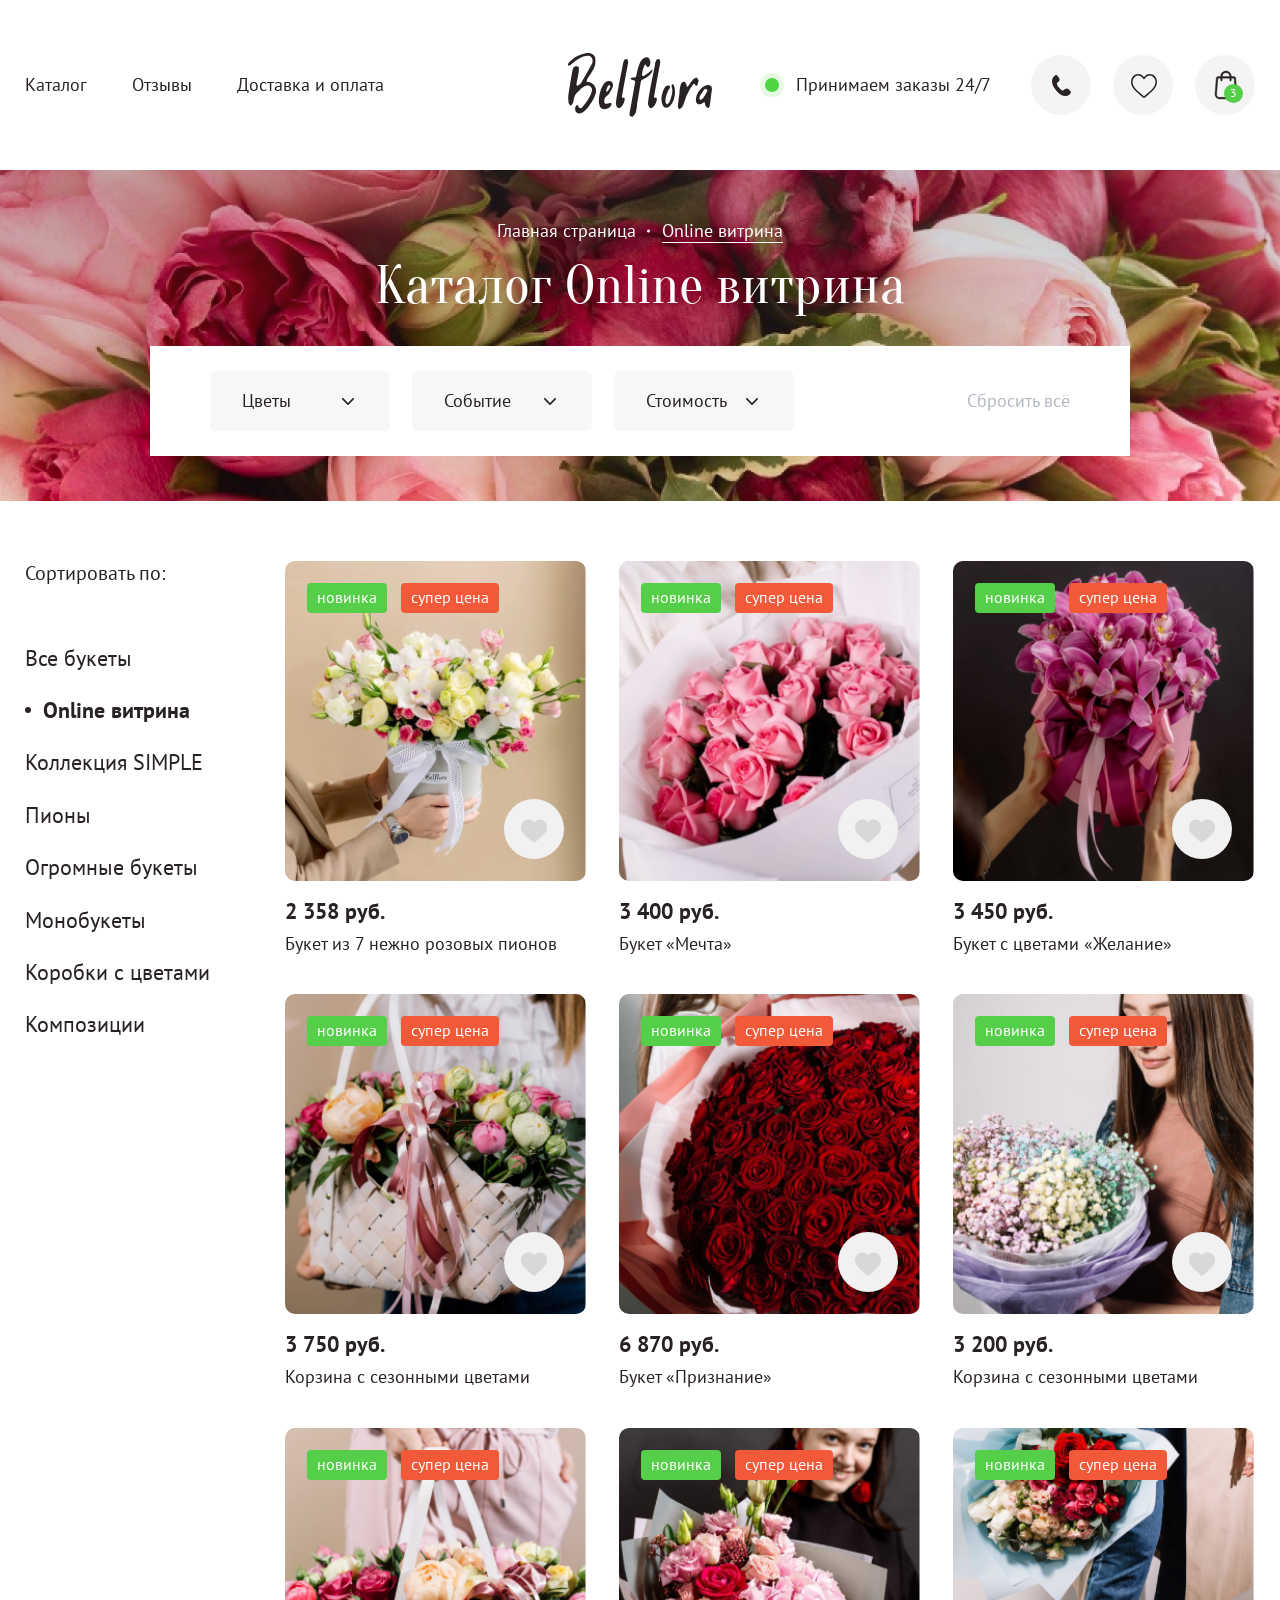
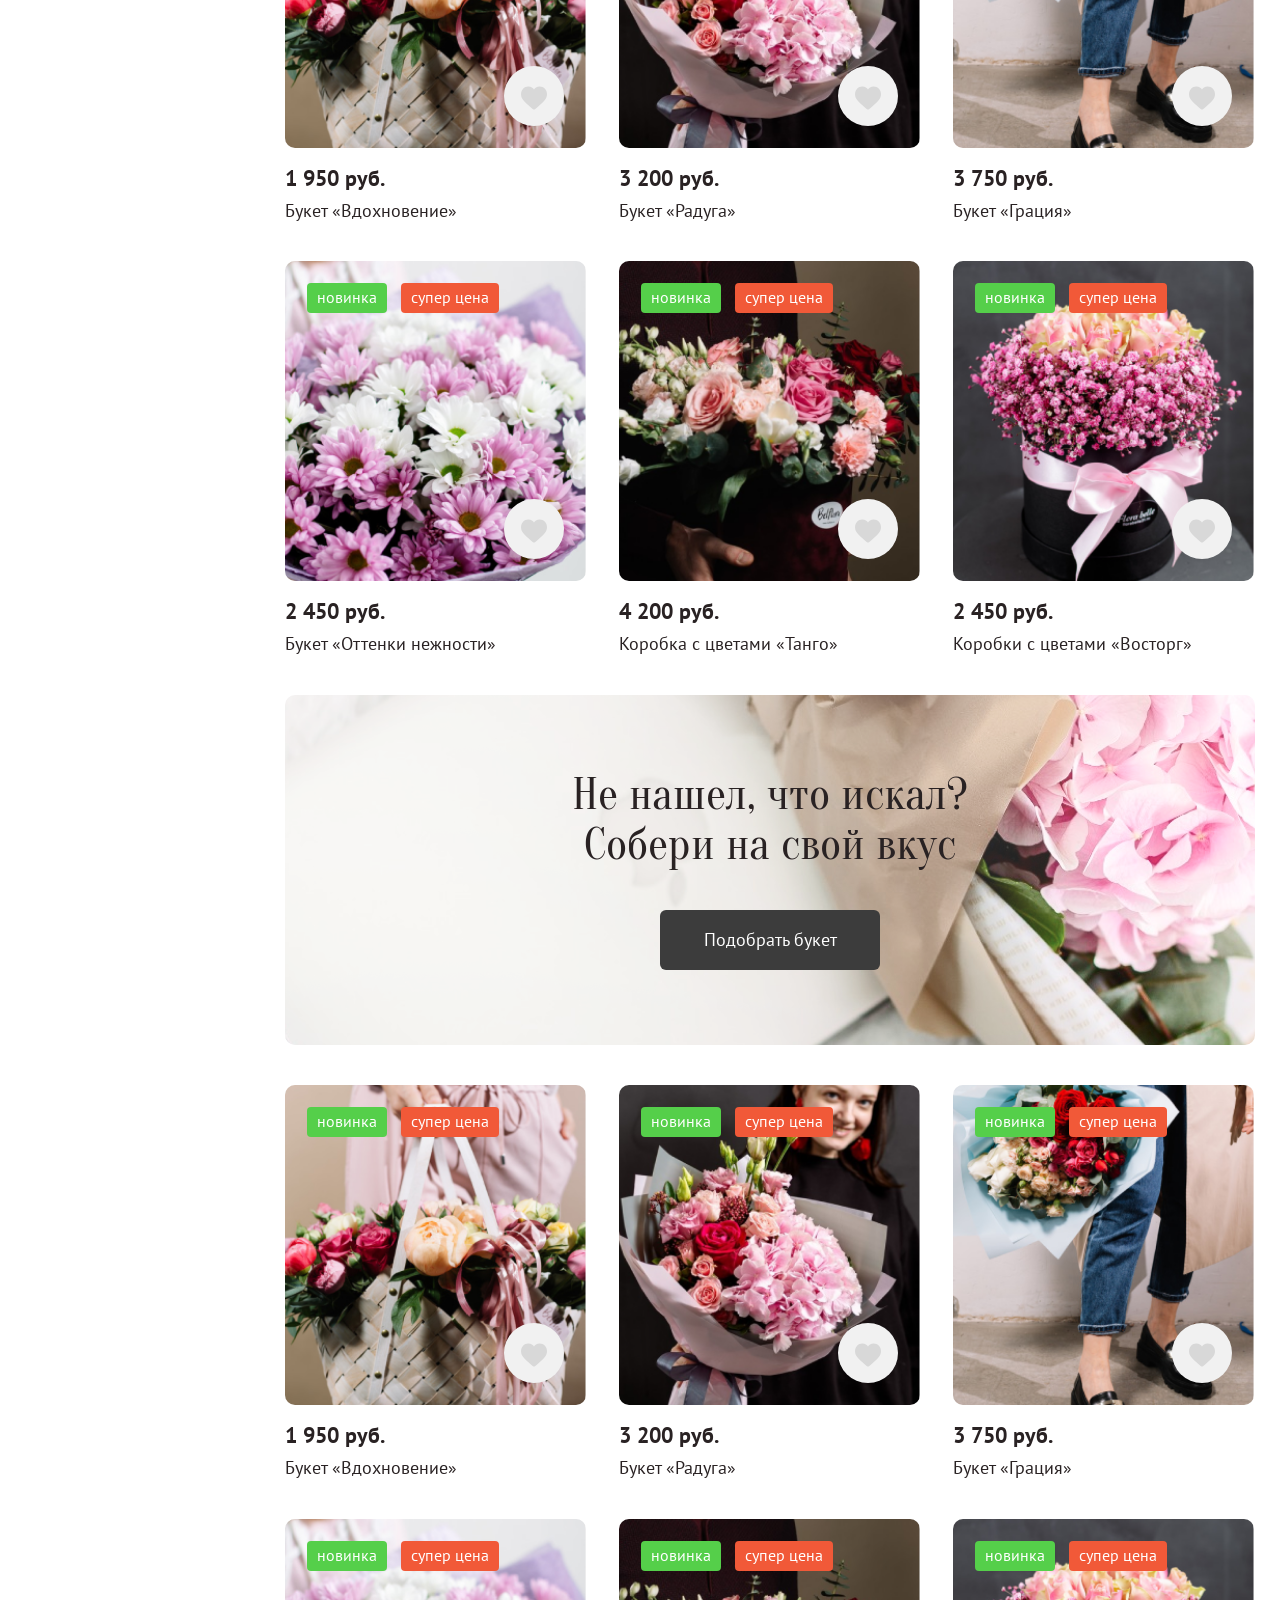
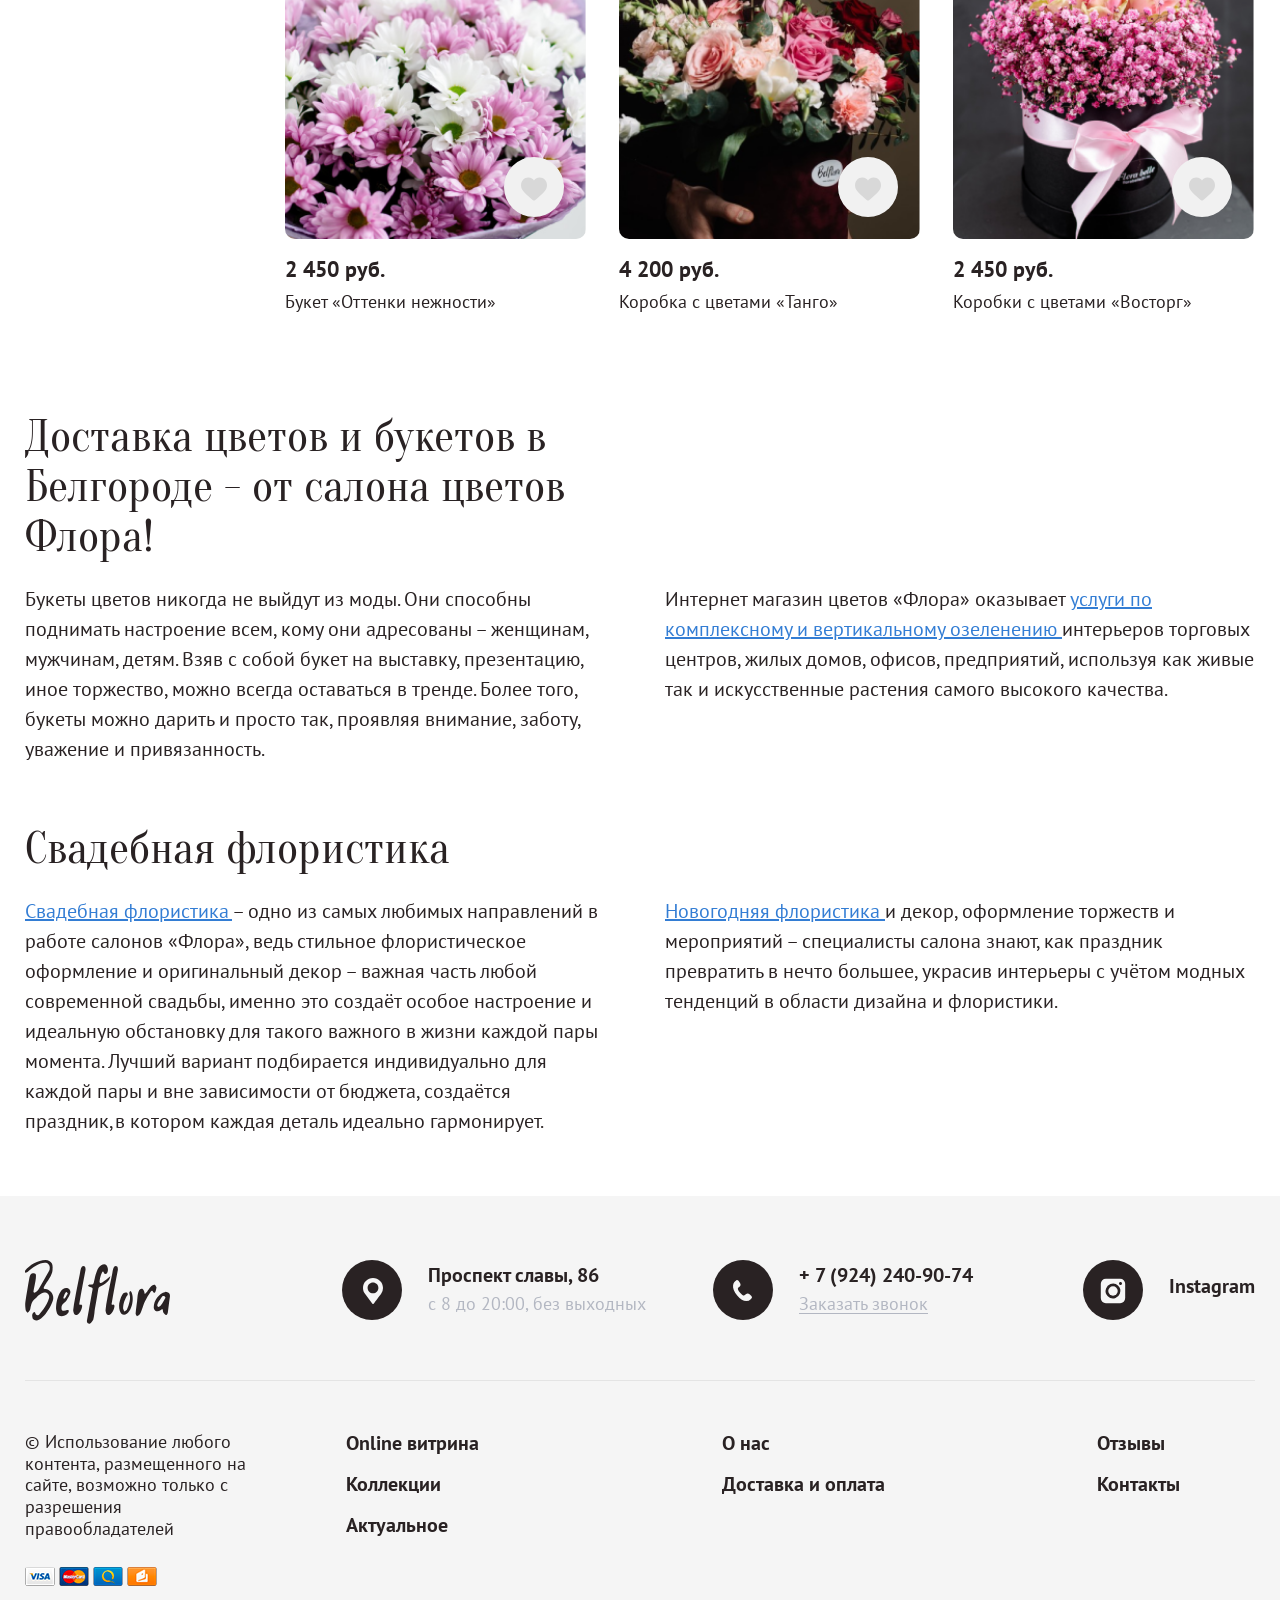
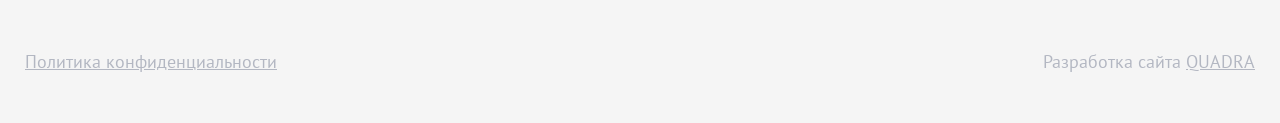
==== commit e804d7d4: "update" ====
--- a/catalog-filter.html
+++ b/catalog-filter.html
@@ -4,7 +4,7 @@
     <meta charset="utf-8">
     <meta name="viewport" content="width=device-width, initial-scale=1.0, maximum-scale=1.0">
     <meta name="format-detection" content="telephone=no">
-    <title>Предварительный каталог :: Frontend pack</title>
+    <title>Каталог :: Frontend pack</title>
     <!--
     link(rel="apple-touch-icon" sizes="180x180" href="assets/apple-touch-icon.png")
     link(rel="icon" type="image/png" sizes="32x32" href="assets/favicon-32x32.png")
@@ -253,104 +253,106 @@
           </div>
         </section>
         <div class="main__banner-filter--mobile">
-          <div class="container"><a class="back" href="#">Online витрина</a>
-            <form class="main__banner-filter">
-              <div class="main__banner-items">
-                <div class="main-banner__item">
-                  <div class="main-banner__tooltip">
-                    <div class="main-banner__main -js-fadeintooltip">
-                       Цветы&nbsp;<span class="main-banner__main-number"></span>
-                      <div class="tooltip"> 
-                        <div class="main-banner__main-title">Цветы</div>
-                        <label class="checkbox">
-                          <input class="hidden" type="checkbox"><span class="checkbox__ico"></span>
-                          <p class="checkbox__text">Розы</p>
-                        </label>
-                        <label class="checkbox">
-                          <input class="hidden" type="checkbox"><span class="checkbox__ico"></span>
-                          <p class="checkbox__text">Пионы</p>
-                        </label>
-                        <label class="checkbox">
-                          <input class="hidden" type="checkbox"><span class="checkbox__ico"></span>
-                          <p class="checkbox__text">Ирисы</p>
-                        </label>
-                        <label class="checkbox">
-                          <input class="hidden" type="checkbox"><span class="checkbox__ico"></span>
-                          <p class="checkbox__text">Гвоздики</p>
-                        </label>
-                        <label class="checkbox">
-                          <input class="hidden" type="checkbox"><span class="checkbox__ico"></span>
-                          <p class="checkbox__text">Ромашки</p>
-                        </label>
-                        <label class="checkbox">
-                          <input class="hidden" type="checkbox"><span class="checkbox__ico"></span>
-                          <p class="checkbox__text">Антуриум</p>
-                        </label>
-                        <div class="main-banner__main-buttons"> 
-                          <button class="button --white --small filter__buttom-close">Закрыть</button>
-                          <button class="button --dark --small filter__buttom-apply">Применить</button>
+          <div class="container"><a class="back" href="catalog.html">Online витрина</a>
+            <div class="main__banner-scroll">
+              <form class="main__banner-filter">
+                <div class="main__banner-items">
+                  <div class="main-banner__item">
+                    <div class="main-banner__tooltip">
+                      <div class="main-banner__main -js-fadeintooltip">
+                         Цветы&nbsp;<span class="main-banner__main-number"></span>
+                        <div class="tooltip"> 
+                          <div class="main-banner__main-title">Цветы</div>
+                          <label class="checkbox">
+                            <input class="hidden" type="checkbox"><span class="checkbox__ico"></span>
+                            <p class="checkbox__text">Розы</p>
+                          </label>
+                          <label class="checkbox">
+                            <input class="hidden" type="checkbox"><span class="checkbox__ico"></span>
+                            <p class="checkbox__text">Пионы</p>
+                          </label>
+                          <label class="checkbox">
+                            <input class="hidden" type="checkbox"><span class="checkbox__ico"></span>
+                            <p class="checkbox__text">Ирисы</p>
+                          </label>
+                          <label class="checkbox">
+                            <input class="hidden" type="checkbox"><span class="checkbox__ico"></span>
+                            <p class="checkbox__text">Гвоздики</p>
+                          </label>
+                          <label class="checkbox">
+                            <input class="hidden" type="checkbox"><span class="checkbox__ico"></span>
+                            <p class="checkbox__text">Ромашки</p>
+                          </label>
+                          <label class="checkbox">
+                            <input class="hidden" type="checkbox"><span class="checkbox__ico"></span>
+                            <p class="checkbox__text">Антуриум</p>
+                          </label>
+                          <div class="main-banner__main-buttons"> 
+                            <button class="button --white --small filter__buttom-close">Закрыть</button>
+                            <button class="button --dark --small filter__buttom-apply">Применить</button>
+                          </div>
                         </div>
                       </div>
                     </div>
                   </div>
-                </div>
-                <div class="main-banner__item">
-                  <div class="main-banner__tooltip">
-                    <div class="main-banner__main -js-fadeintooltip">
-                       Событие&nbsp;<span class="main-banner__main-number"></span>
-                      <div class="tooltip"> 
-                        <div class="main-banner__main-title">Событие (0)</div>
-                        <label class="checkbox">
-                          <input class="hidden" type="checkbox"><span class="checkbox__ico"></span>
-                          <p class="checkbox__text">Событие 1</p>
-                        </label>
-                        <label class="checkbox">
-                          <input class="hidden" type="checkbox"><span class="checkbox__ico"></span>
-                          <p class="checkbox__text">Событие 2</p>
-                        </label>
-                        <label class="checkbox">
-                          <input class="hidden" type="checkbox"><span class="checkbox__ico"></span>
-                          <p class="checkbox__text">Событие 3</p>
-                        </label>
-                        <label class="checkbox">
-                          <input class="hidden" type="checkbox"><span class="checkbox__ico"></span>
-                          <p class="checkbox__text">Событие 4</p>
-                        </label>
-                        <div class="main-banner__main-buttons"> 
-                          <button class="button --white --small filter__buttom-close">Закрыть</button>
-                          <button class="button --dark --small filter__buttom-apply">Применить</button>
+                  <div class="main-banner__item">
+                    <div class="main-banner__tooltip">
+                      <div class="main-banner__main -js-fadeintooltip">
+                         Событие&nbsp; <span class="main-banner__main-number"></span>
+                        <div class="tooltip"> 
+                          <div class="main-banner__main-title">Событие</div>
+                          <label class="checkbox">
+                            <input class="hidden" type="checkbox"><span class="checkbox__ico"></span>
+                            <p class="checkbox__text">Событие 1</p>
+                          </label>
+                          <label class="checkbox">
+                            <input class="hidden" type="checkbox"><span class="checkbox__ico"></span>
+                            <p class="checkbox__text">Событие 2</p>
+                          </label>
+                          <label class="checkbox">
+                            <input class="hidden" type="checkbox"><span class="checkbox__ico"></span>
+                            <p class="checkbox__text">Событие 3</p>
+                          </label>
+                          <label class="checkbox">
+                            <input class="hidden" type="checkbox"><span class="checkbox__ico"></span>
+                            <p class="checkbox__text">Событие 4</p>
+                          </label>
+                          <div class="main-banner__main-buttons"> 
+                            <button class="button --white --small filter__buttom-close">Закрыть</button>
+                            <button class="button --dark --small filter__buttom-apply">Применить</button>
+                          </div>
                         </div>
                       </div>
                     </div>
                   </div>
-                </div>
-                <div class="main-banner__item">
-                  <div class="main-banner__tooltip">
-                    <div class="main-banner__main -js-fadeintooltip">Стоимость 
-                      <div class="tooltip"> 
-                        <div class="main-banner__main-title">Стоимость </div>
-                        <div class="range">
-                          <div class="range__inputs">
-                            <div class="range__input range__from">
-                              <input id="range__from" type="text" disabled>
+                  <div class="main-banner__item">
+                    <div class="main-banner__tooltip">
+                      <div class="main-banner__main -js-fadeintooltip">Стоимость 
+                        <div class="tooltip"> 
+                          <div class="main-banner__main-title">Стоимость </div>
+                          <div class="range">
+                            <div class="range__inputs">
+                              <div class="range__input range__from">
+                                <input id="range__from" type="text" disabled>
+                              </div>
+                              <div class="range__input range__to">
+                                <input id="range__to" type="text" disabled>
+                              </div>
                             </div>
-                            <div class="range__input range__to">
-                              <input id="range__to" type="text" disabled>
-                            </div>
+                            <div id="range-bar"></div>
                           </div>
-                          <div id="range-bar"></div>
+                          <div class="main-banner__main-buttons"> 
+                            <button class="button --white --small filter__buttom-close">Закрыть</button>
+                            <button class="button --dark --small filter__buttom-apply">Применить</button>
+                          </div>
                         </div>
-                        <div class="main-banner__main-buttons"> 
-                          <button class="button --white --small filter__buttom-close">Закрыть</button>
-                          <button class="button --dark --small filter__buttom-apply">Применить</button>
-                        </div>
-                      </div>
-                    </div>
-                  </div>
-                </div>
-              </div>
-              <div class="filter__reset">Сбросить всё</div>
-            </form>
+                      </div>
+                    </div>
+                  </div>
+                </div>
+                <div class="filter__reset">Сбросить всё</div>
+              </form>
+            </div>
           </div>
         </div>
     <section class="catalog-filter">
@@ -1093,6 +1095,7 @@
     </div>
     <script src="https://code.jquery.com/jquery-3.6.0.slim.min.js"></script>
     <script src="assets/js/vendors~main.bundle.js"></script>
+    <script src="https://api-maps.yandex.ru/2.1/?apikey=1553c677-16fe-4d87-838c-fd3f2e9a8e63&amp;lang=ru_RU" type="text/javascript"></script>
     <script src="assets/js/main.bundle.js?v=1.2.3"></script>
   </body>
 </html>
--- a/assets/css/common.css
+++ b/assets/css/common.css
@@ -905,6 +905,7 @@
   letter-spacing: normal;
   line-height: 1.2;
   scroll-behavior: smooth;
+  padding-top: 170px;
 }
 
 .body.--frozen {
@@ -1094,8 +1095,8 @@
 }
 
 .svgsprite._bank {
-  width: 38px;
-  height: 34px;
+  width: 60px;
+  height: 60px;
 }
 
 .svgsprite._basket {
@@ -1108,6 +1109,11 @@
   height: 30px;
 }
 
+.svgsprite._calendar {
+  width: 24px;
+  height: 24px;
+}
+
 .svgsprite._checked {
   width: 15px;
   height: 15px;
@@ -1128,6 +1134,16 @@
   height: 20px;
 }
 
+.svgsprite._contact-marker {
+  width: 20px;
+  height: 20px;
+}
+
+.svgsprite._contact-phone {
+  width: 20px;
+  height: 20px;
+}
+
 .svgsprite._feature {
   width: 30px;
   height: 30px;
@@ -1164,13 +1180,13 @@
 }
 
 .svgsprite._paper {
-  width: 38px;
-  height: 34px;
+  width: 60px;
+  height: 60px;
 }
 
 .svgsprite._paypall {
-  width: 38px;
-  height: 34px;
+  width: 60px;
+  height: 60px;
 }
 
 .svgsprite._phone {
@@ -1189,8 +1205,8 @@
 }
 
 .svgsprite._rub {
-  width: 38px;
-  height: 34px;
+  width: 60px;
+  height: 60px;
 }
 
 .svgsprite._search {
@@ -1199,8 +1215,8 @@
 }
 
 .svgsprite._star {
-  width: 18px;
-  height: 18px;
+  width: 22px;
+  height: 22px;
 }
 
 .circle__button {
@@ -1275,12 +1291,12 @@
   background-color: #292223;
 }
 
-.button .--lightgrey {
+.button.--lightgrey {
   background-color: #F7F7F7;
   color: #292223;
 }
 
-.button .--lightgrey:hover {
+.button.--lightgrey:hover {
   background-color: #292223;
   color: #fff;
 }
@@ -1427,11 +1443,21 @@
   display: none;
 }
 
+.header {
+  position: fixed;
+  z-index: 500;
+  background-color: #fff;
+  width: 100%;
+  left: 0;
+  top: 0;
+}
+
 .header__wrap {
   display: flex;
   justify-content: space-between;
   align-items: center;
   height: 170px;
+  transition: .3s;
 }
 
 .header__nav {
@@ -1899,6 +1925,14 @@
   background: url(../img/banners/bg-1.jpg) no-repeat center/cover;
 }
 
+.main-banner.--background-2 {
+  background: url(../img/banners/bg-2.jpg) no-repeat center/cover;
+}
+
+.main-banner.--background-3 {
+  background: url(../img/banners/bg-3.jpg) no-repeat center/cover;
+}
+
 .main-banner__title {
   text-align: center;
 }
@@ -2092,6 +2126,18 @@
   opacity: 1;
 }
 
+.checkbox__text {
+  width: calc(100% - 43px);
+}
+
+.checkbox__text a {
+  text-decoration: underline;
+}
+
+.checkbox__text a:hover {
+  text-decoration: none;
+}
+
 .main-banner__main-title {
   text-align: center;
   font-weight: bold;
@@ -2211,6 +2257,76 @@
   height: 20px;
   transform: translateY(-50%);
   background: url(../img/back.svg) no-repeat center/contain;
+}
+
+.main-banner__steps {
+  width: 100%;
+  max-width: 980px;
+  margin: 0 auto;
+  padding: 19px 60px 18px;
+  display: flex;
+  justify-content: space-between;
+  align-items: center;
+  background-color: #fff;
+  border-radius: 10px;
+}
+
+.main-banner__step {
+  width: 140px;
+}
+
+.main-banner__step:first-child .main-banner__step-circle:after {
+  display: none;
+}
+
+.main-banner__step.active .main-banner__step-circle:after {
+  opacity: 1;
+}
+
+.main-banner__step.active .main-banner__step-circle:before {
+  border-color: #FD5A7D;
+}
+
+.main-banner__step-circle {
+  width: 45px;
+  height: 45px;
+  position: relative;
+  margin: 0 auto 10px;
+}
+
+.main-banner__step-circle:before {
+  content: "";
+  border-radius: 50%;
+  background-color: #fff;
+  border: 15px solid #B3B7C2;
+  position: absolute;
+  left: 0;
+  top: 0;
+  width: 100%;
+  height: 100%;
+  z-index: 10;
+}
+
+.main-banner__step-circle:after {
+  content: "";
+  position: absolute;
+  right: 100%;
+  z-index: 5;
+  height: 4px;
+  width: 200%;
+  top: 50%;
+  transform: translateY(-50%);
+  background-color: #FF86A0;
+  width: 200px;
+  opacity: 0;
+}
+
+.main-banner__step-text {
+  text-align: center;
+}
+
+.main-banner__steps--mobile {
+  display: none;
 }
 
 .crumbs {
@@ -2615,6 +2731,279 @@
   color: #292223;
 }
 
+.stars {
+  display: flex;
+}
+
+.star {
+  margin-right: 8px;
+}
+
+.stars.--small .star {
+  width: 14px;
+  height: 14px;
+  margin-right: 6px;
+}
+
+.stars.--small .star .svgsprite {
+  width: 15px;
+  height: 14px;
+}
+
+.star .svgsprite {
+  fill: #DBDCE4;
+}
+
+.star.active .svgsprite {
+  fill: #FD5A7D;
+}
+
+.star.hover .svgsprite {
+  fill: #FD5A7D;
+}
+
+.form {
+  width: 100%;
+  max-width: 540px;
+  padding: 60px;
+  border-radius: 6px;
+  background: url(../img/banners/report.png) no-repeat right top/100% auto;
+  background-color: #F6F6F6;
+  align-self: flex-start;
+}
+
+.form .stars {
+  padding-top: 4px;
+  margin-bottom: 28px;
+}
+
+.form__title {
+  text-align: center;
+  margin-bottom: 32px;
+}
+
+.form__block {
+  margin-bottom: 18px;
+  position: relative;
+}
+
+.form__error {
+  font-size: 14px;
+  line-height: 22px;
+  color: #F55174;
+  padding-top: 8px;
+  display: none;
+}
+
+.form__input {
+  height: 70px;
+  width: 100%;
+  background-color: #fff;
+  border: 1px solid #E5E5E5;
+  border-radius: 6px;
+  text-align: center;
+  transition: border .4s;
+}
+
+.form__input:focus,
+.form__input:hover {
+  border-color: #D6D6D6;
+}
+
+.form__textarea {
+  height: 140px;
+  width: 100%;
+  background-color: #FFFFFF;
+  border: 1px solid #E5E5E5;
+  border-radius: 6px;
+  text-align: center;
+  padding-top: 15px;
+  transition: border .4s;
+}
+
+.form__textarea:focus,
+.form__textarea:hover {
+  border-color: #D6D6D6;
+}
+
+.form__textarea::placeholder {
+  padding-top: 42px;
+}
+
+.form__buttom {
+  width: 100%;
+  display: flex;
+  max-width: 100%;
+  margin-top: 10px;
+}
+
+.form__buttom + .form__buttom {
+  margin-top: 18px;
+}
+
+.form__buttons {
+  padding-top: 10px;
+}
+
+.form__checkbox {
+  margin-bottom: 28px;
+}
+
+.radio {
+  display: flex;
+  align-items: center;
+  margin-bottom: 22px;
+  cursor: pointer;
+}
+
+.radio input:checked + .radio__circle:after {
+  opacity: 1;
+}
+
+.radio .radio__circle {
+  width: 24px;
+  height: 24px;
+  border-radius: 50%;
+  border: 1px solid #292223;
+  position: relative;
+  background-color: #fff;
+  margin-right: 12px;
+}
+
+.radio .radio__circle:after {
+  content: "";
+  position: absolute;
+  left: 50%;
+  top: 50%;
+  transform: translate(-50%, -50%);
+  width: 10px;
+  height: 10px;
+  border-radius: 50%;
+  opacity: 0;
+  transition: .4s;
+  background-color: #292223;
+}
+
+.radio__text {
+  width: calc(100% - 36px);
+}
+
+.form__radios-flex {
+  display: flex;
+  justify-content: space-between;
+}
+
+.select {
+  position: relative;
+  margin-bottom: 18px;
+}
+
+.select__main {
+  position: relative;
+  display: flex;
+  justify-content: center;
+  align-items: center;
+  height: 70px;
+  width: 100%;
+  background-color: #fff;
+  border: 1px solid #E5E5E5;
+  border-radius: 6px;
+  transition: .4s;
+  cursor: pointer;
+}
+
+.select__main.active {
+  border-color: #D6D6D6;
+  box-shadow: 0px 4px 20px rgba(75, 50, 54, 0.1);
+}
+
+.select__main.active:after {
+  transform: rotateZ(0);
+}
+
+.select__main:after {
+  content: "";
+  width: 20px;
+  height: 20px;
+  background: url(../img/footer/arrow.svg) no-repeat center/contain;
+  position: relative;
+  margin-left: 9px;
+  transform: rotateZ(180deg);
+  transition: transform .4s;
+}
+
+.select__drop {
+  position: absolute;
+  top: 100%;
+  left: 0;
+  width: 100%;
+  z-index: 50;
+  display: none;
+  background-color: #fff;
+  border-radius: 0 0 6px 6px;
+  overflow: hidden;
+  margin-top: -4px;
+  border: 1px solid #D6D6D6;
+  border-top: 1px solid transparent;
+  box-shadow: 0px 14px 10px rgba(75, 50, 54, 0.1);
+}
+
+.select__item {
+  padding-top: 16px;
+  padding-bottom: 18px;
+  text-align: center;
+  transition: .4s;
+  cursor: pointer;
+}
+
+.select__item:hover,
+.select__item.active {
+  background-color: #F8F8F8;
+}
+
+.calendar__input {
+  position: relative;
+  background-color: #fff;
+  border-radius: 6px;
+  overflow: hidden;
+}
+
+.calendar__input input {
+  position: relative;
+  z-index: 20;
+  background-color: transparent;
+}
+
+.calendar__input input:focus + .calendar__input-text {
+  opacity: 0;
+}
+
+.calendar__input-text {
+  width: 100%;
+  position: absolute;
+  left: 0;
+  top: 0;
+  height: 100%;
+  display: flex;
+  justify-content: center;
+  align-items: center;
+  transition: .4s;
+}
+
+.calendar__input-text .svgsprite {
+  margin-left: 9px;
+}
+
+.form__description {
+  color: #B3B7C2;
+  margin-bottom: 12px;
+}
+
+.offers-section {
+  padding-top: 60px;
+  padding-bottom: 80px;
+}
+
 .section-slider {
   background-color: #F5F5F5;
   padding: 60px 0 85px;
@@ -2764,6 +3153,543 @@
   width: calc(100% - 260px);
 }
 
+.product__like.cart__like {
+  position: static;
+}
+
+.product {
+  display: flex;
+  justify-content: space-between;
+}
+
+.product__slider {
+  width: calc(50% - 30px);
+}
+
+.product__content {
+  width: calc(50% - 30px);
+}
+
+.product-section .crumbs {
+  margin-bottom: 40px;
+}
+
+.product__item {
+  padding-top: 40px;
+  padding-bottom: 40px;
+  border-bottom: 1px solid #E4E7EF;
+}
+
+.product__item:first-child {
+  padding-top: 0px;
+}
+
+.product__list {
+  display: flex;
+  align-items: center;
+}
+
+.product__title {
+  text-align: left;
+}
+
+.status {
+  height: 45px;
+  display: inline-flex;
+  justify-content: center;
+  align-items: center;
+  border-radius: 6px;
+  background-color: #F7F7F7;
+  color: #55CF4A;
+  margin-right: 32px;
+  padding-left: 20px;
+  padding-right: 20px;
+  font-size: 16px;
+}
+
+.product__stars {
+  margin-right: 12px;
+}
+
+.product__stars .star {
+  margin-right: 6px;
+}
+
+.product__stars .svgsprite {
+  width: 18px;
+}
+
+.product__price {
+  font-size: 32px;
+  line-height: 41px;
+  font-weight: bold;
+  padding-top: 40px;
+}
+
+.product__description {
+  margin-bottom: 18px;
+}
+
+.checkbox-button {
+  cursor: pointer;
+  margin-right: 18px;
+}
+
+.checkbox-button:last-child {
+  margin-right: 0px;
+}
+
+.checkbox-button input:checked + .button {
+  background-color: #292223;
+  color: #fff;
+}
+
+.count__description {
+  font-size: 16px;
+  line-height: 22px;
+  color: #B3B7C2;
+  padding-top: 14px;
+}
+
+.product__list--btns {
+  justify-content: space-between;
+}
+
+.product__btns {
+  width: calc(100% - 120px);
+  display: flex;
+  justify-content: space-between;
+}
+
+.product__btns .button {
+  width: calc(50% - 11px);
+  padding-left: 0px;
+  padding-right: 0px;
+}
+
+.product__like {
+  cursor: pointer;
+}
+
+.catalog__structure-item {
+  display: flex;
+  justify-content: space-between;
+  margin-bottom: 26px;
+  font-size: 20px;
+  line-height: 22px;
+}
+
+.accardeon__main-report {
+  padding: 0;
+  margin-bottom: 33px;
+  padding-top: 14px;
+  font-size: 18px;
+  color: #1E90E3;
+  display: flex;
+  text-decoration: underline;
+}
+
+.accardeon__main-report:hover {
+  text-decoration: none;
+}
+
+.accardeon__main-report.active:after {
+  transform: rotateZ(180deg);
+}
+
+.accardeon__main-report:after {
+  width: 20px;
+  height: 20px;
+  position: relative;
+  margin-left: 8px;
+  transform: rotateZ(0);
+  background: url(../img/product/report-arrow.svg) no-repeat center/contain;
+}
+
+.product__report-info {
+  display: flex;
+  align-items: center;
+}
+
+.product__report--company {
+  display: flex;
+  justify-content: flex-end;
+}
+
+.product__report {
+  padding: 32px 20px;
+  border-radius: 10px;
+  background-color: #F7F7F7;
+  margin-bottom: 30px;
+  position: relative;
+}
+
+.product__report:after {
+  content: "";
+  position: absolute;
+  top: 100%;
+  left: 40px;
+  border-top: 18px solid #F7F7F7;
+  border-left: 18px solid transparent;
+  border-right: 18px solid transparent;
+}
+
+.product__report--company .product__report {
+  background-color: transparent;
+  border: 1px solid #F8F8F8;
+  max-width: 456px;
+  width: 100%;
+  margin-bottom: 52px;
+}
+
+.product__report--company .product__report:after {
+  border-top: 18px solid #fff;
+  z-index: 5;
+  left: auto;
+  right: 41px;
+  margin-top: -1px;
+}
+
+.product__report--company .product__report:before {
+  content: "";
+  position: absolute;
+  top: 100%;
+  right: 40px;
+  border-top: 20px solid #F8F8F8;
+  border-left: 19px solid transparent;
+  border-right: 19px solid transparent;
+  z-index: 1;
+}
+
+.product__report-text {
+  margin-bottom: 20px;
+  max-width: 450px;
+}
+
+.product__report-name {
+  font-weight: bold;
+  font-size: 20px;
+  line-height: 20px;
+  margin-right: 26px;
+}
+
+.product__report-stars {
+  margin-right: 26px;
+}
+
+.product__report-stars .star {
+  margin-right: 6px;
+}
+
+.product__report-stars .svgsprite {
+  width: 16px;
+}
+
+.product__report-date {
+  font-size: 16px;
+  line-height: 20px;
+  color: #B3B7C2;
+}
+
+.product__report-logo {
+  margin-right: 24px;
+  max-width: 62px;
+}
+
+.product__slide {
+  height: 600px;
+}
+
+.product__slider .slider-prev {
+  transform: translateX(40px);
+}
+
+.product__slider .slider-next {
+  transform: translateX(-40px);
+}
+
+.product__slider__top {
+  border-radius: 10px;
+  overflow: hidden;
+  margin-bottom: 26px;
+}
+
+.product__slider-bottom {
+  display: flex;
+  justify-content: space-between;
+}
+
+.product__slider-item {
+  width: 130px;
+  height: 130px;
+  border-radius: 6px;
+  cursor: pointer;
+}
+
+.product__like--mobile {
+  display: none;
+}
+
+.product__like--desktop {
+  display: flex;
+}
+
+.delivery__price {
+  display: flex;
+  justify-content: space-between;
+  flex-wrap: wrap;
+}
+
+.delivery__block {
+  width: calc(50% - 23px);
+  align-self: flex-start;
+  border: 1px solid #E0E3EB;
+  border-radius: 6px;
+}
+
+.delivery__item {
+  padding: 35px 100px 35px 60px;
+  display: flex;
+  justify-content: space-between;
+  align-items: center;
+  font-size: 22px;
+}
+
+.delivery__item:nth-child(2n-1) {
+  background-color: #F8F8F8;
+}
+
+.delivery__name {
+  padding-right: 10px;
+}
+
+.delivery__summ {
+  font-weight: bold;
+  white-space: nowrap;
+}
+
+.pay-section {
+  padding-top: 60px;
+  padding-bottom: 60px;
+}
+
+.pay__list {
+  display: flex;
+  justify-content: space-between;
+  flex-wrap: wrap;
+}
+
+.pay__item {
+  width: calc(25% - 34px);
+  padding: 60px 10px 38px;
+  border: 1px solid #E0E3EB;
+  border-radius: 6px;
+}
+
+.pay_ico {
+  display: flex;
+  width: 60px;
+  height: 60px;
+  border-radius: 50%;
+  background-color: #FFE2E8;
+  margin: 0 auto 14px;
+  justify-content: center;
+  align-items: center;
+}
+
+.pay__text {
+  font-size: 20px;
+  max-width: 220px;
+  margin: 0 auto;
+  text-align: center;
+}
+
+.how {
+  background: url(../img/pay/banner.png) no-repeat 600px top/210px auto;
+  background-color: #F8F8F8;
+  padding: 60px;
+}
+
+.how-section__title {
+  text-align: left;
+  margin-bottom: 32px;
+}
+
+.how-section__list {
+  display: flex;
+  justify-content: space-between;
+  flex-wrap: wrap;
+}
+
+.how-section__item {
+  width: calc(33.33% - 30px);
+  font-size: 20px;
+  line-height: 30px;
+}
+
+.contacts-section {
+  padding-bottom: 80px;
+}
+
+.contacts {
+  display: flex;
+  justify-content: space-between;
+}
+
+.contacts__item {
+  width: 560px;
+}
+
+.contacts__map {
+  width: calc(100% - 620px);
+  border-radius: 10px;
+  overflow: hidden;
+  position: relative;
+}
+
+.map {
+  position: absolute;
+  left: 0;
+  top: 0;
+  width: 100%;
+  height: 100%;
+}
+
+.contacts__block {
+  padding: 60px;
+  border: 1px solid #E0E3EB;
+  border-radius: 6px;
+  margin-bottom: 32px;
+}
+
+.contacts__block:last-child {
+  margin-bottom: 0px;
+}
+
+.contacts__block.--bg-1 {
+  background: url(../img/banners/address-1.png) no-repeat right top/auto 332px;
+}
+
+.contacts__block.--bg-2 {
+  background: url(../img/banners/address-2.png) no-repeat right top/auto 332px;
+}
+
+.contacts__block .text-title {
+  font-size: 18px;
+}
+
+.contacts__block .contact p:not(.text-title) {
+  line-height: 26px;
+}
+
+.contacts__title {
+  font-size: 22px;
+  font-weight: bold;
+  line-height: 28px;
+  margin-bottom: 22px;
+}
+
+.contact__item {
+  display: flex;
+  align-items: center;
+  margin-bottom: 18px;
+}
+
+.contact__item:last-child {
+  margin-bottom: 0px;
+}
+
+.contact__ico {
+  width: 40px;
+  height: 40px;
+  border-radius: 50%;
+  background-color: #C9CDD3;
+  margin-right: 18px;
+  display: flex;
+  justify-content: center;
+  align-items: center;
+}
+
+.contact__ico .svgsprite {
+  width: 20px;
+  height: 20px;
+}
+
+.orders__list {
+  display: flex;
+  justify-content: space-between;
+}
+
+.orders {
+  width: calc(100% - 600px);
+}
+
+.order__item {
+  border: 1px solid #E0E3EB;
+  border-radius: 6px;
+  padding: 60px;
+  display: flex;
+  justify-content: space-between;
+  margin-bottom: 32px;
+}
+
+.order__left {
+  width: 150px;
+}
+
+.order__right {
+  width: calc(100% - 160px);
+}
+
+.order__date {
+  font-size: 16px;
+  line-height: 22px;
+  color: #B3B7C2;
+  margin-bottom: 18px;
+}
+
+.order__name {
+  font-size: 20px;
+  line-height: 26px;
+  margin-bottom: 18px;
+}
+
+.order__country {
+  font-size: 16px;
+  line-height: 22px;
+  color: #B3B7C2;
+}
+
+.order__stars {
+  margin-bottom: 22px;
+}
+
+.order__text {
+  font-size: 20px;
+  line-height: 28px;
+}
+
+.steps__list {
+  display: flex;
+  justify-content: space-between;
+}
+
+.steps__basket {
+  width: calc(100% - 600px);
+}
+
+.steps__basket-title {
+  text-align: center;
+  margin-bottom: 32px;
+  padding-top: 60px;
+}
+
+@media (min-width: 980px) {
+  .header.header-size .header__wrap {
+    height: 105px;
+  }
+}
+
 @media (max-width: 1400px) {
   .tooltip.--mright {
     left: auto;
@@ -2783,6 +3709,14 @@
   }
 }
 
+@media (max-width: 1250px) {
+  .delivery__item {
+    padding-left: 30px;
+    padding-right: 30px;
+    font-size: 20px;
+  }
+}
+
 @media (max-width: 1200px) {
   .work-time {
     display: none;
@@ -2800,6 +3734,86 @@
   .main-slide {
     background-position: top 0 right -100px;
   }
+
+  .product__slide {
+    height: 45vw;
+  }
+
+  .product__slider-item {
+    width: calc(25% - 5px);
+    height: 11vw;
+  }
+
+  .product__slider__top {
+    margin-bottom: 10px;
+  }
+
+  .product__btns {
+    width: calc(100% - 80px);
+  }
+
+  .contacts {
+    display: block;
+  }
+
+  .contacts__map {
+    width: 100%;
+    height: calc(100vw / 2);
+  }
+
+  .contacts__item {
+    width: 100%;
+    display: flex;
+    justify-content: space-between;
+    margin-bottom: 30px;
+  }
+
+  .contacts__block {
+    width: calc(50% - 15px);
+    margin-bottom: 0px;
+  }
+}
+
+@media (max-width: 1150px) {
+  .form {
+    width: 480px;
+  }
+
+  .order__item {
+    padding: 40px;
+  }
+
+  .orders__list {
+    width: calc();
+  }
+
+  .orders {
+    width: calc(100% - 511px);
+  }
+
+  .order__left {
+    width: 110px;
+  }
+
+  .order__right {
+    width: calc(100% - 130px);
+  }
+
+  .order__text {
+    font-size: 16px;
+    line-height: 23px;
+  }
+
+  .steps__basket {
+    width: calc(100% - 500px);
+  }
+}
+
+@media (max-width: 1100px) {
+  .how-section__item {
+    font-size: 18px;
+    line-height: 26px;
+  }
 }
 
 @media (max-width: 980px) {
@@ -2819,6 +3833,13 @@
 
   .circle__button .svgsprite {
     width: 25px;
+  }
+
+  .button.--lightgrey {
+    height: 50px;
+    font-size: 15px;
+    padding-left: 10px;
+    padding-right: 15px;
   }
 
   .copyright {
@@ -2931,6 +3952,10 @@
     height: 18px;
   }
 
+  .main-banner__step-circle:after {
+    width: 19vw;
+  }
+
   .carts-list-4 {
     margin-right: -15px;
   }
@@ -2976,6 +4001,25 @@
     max-width: 400px;
   }
 
+  .stars.--small .star .svgsprite {
+    width: 12px;
+    height: 12px;
+    margin-right: 4px;
+  }
+
+  .form {
+    padding: 50px 40px;
+    width: 430px;
+  }
+
+  .form__radios-flex {
+    display: block;
+  }
+
+  .radio__text {
+    font-size: 16px;
+  }
+
   .main-slide {
     background-position: top 0 right 0;
   }
@@ -2990,6 +4034,129 @@
 
   .catalog-filter .page-banner {
     margin-right: 15px;
+  }
+
+  .product__slider .slider-prev {
+    display: none;
+  }
+
+  .product__slider .slider-next {
+    display: none;
+  }
+
+  .product__form .form {
+    width: 100%;
+  }
+
+  .delivery__block {
+    width: 100%;
+    margin-bottom: 18px;
+  }
+
+  .delivery__block:last-child {
+    margin-bottom: 0px;
+  }
+
+  .pay__item {
+    width: calc(50% - 7px);
+    margin-bottom: 12px;
+  }
+
+  .how {
+    background: url(../img/pay/banner-mobile.png) no-repeat right 40px/133px auto;
+    background-color: #F8F8F8;
+  }
+
+  .how-section__item {
+    width: 100%;
+    margin-bottom: 18px;
+  }
+
+  .how-section__item:last-child {
+    margin-bottom: 0px;
+  }
+
+  .contacts__block {
+    padding: 40px;
+  }
+
+  .orders {
+    width: calc(100% - 460px);
+  }
+
+  .order__item {
+    padding: 32px 20px;
+  }
+
+  .order__date {
+    margin-bottom: 12px;
+    font-size: 13px;
+    line-height: 13px;
+  }
+
+  .order__name {
+    font-size: 15px;
+    line-height: 16px;
+    margin-bottom: 12px;
+  }
+
+  .order__country {
+    font-size: 13px;
+    line-height: 13px;
+  }
+
+  .order__left {
+    width: 100px;
+  }
+
+  .order__right {
+    width: calc(100% - 110px);
+  }
+
+  .order__stars {
+    margin-bottom: 10px;
+  }
+
+  .order__text {
+    font-size: 15px;
+    line-height: 20px;
+  }
+
+  .order__item {
+    margin-bottom: 18px;
+  }
+
+  .steps__basket {
+    width: 100%;
+  }
+
+  .steps__list {
+    display: block;
+  }
+
+  .steps__list .form {
+    width: 100%;
+    max-width: 100%;
+  }
+
+  .steps__basket-title {
+    padding-top: 32px;
+    margin-bottom: 20px;
+  }
+}
+
+@media (max-width: 830px) {
+  .form {
+    width: 100%;
+    max-width: 100%;
+  }
+
+  .orders__list {
+    display: block;
+  }
+
+  .orders {
+    width: 100%;
   }
 }
 
@@ -3066,6 +4233,11 @@
   .button {
     height: 50px;
     font-size: 15px;
+  }
+
+  .button.--lightgrey {
+    padding-left: 18px;
+    padding-right: 18px;
   }
 
   .footer {
@@ -3147,6 +4319,11 @@
     width: 100%;
     z-index: 5000;
     background-color: #fff;
+    transition: transform .4s;
+  }
+
+  .header.--slideup {
+    transform: translateY(-105%);
   }
 
   .header__buttons {
@@ -3383,8 +4560,13 @@
     padding-top: 20px;
   }
 
+  .basket-cart__amount .counter {
+    margin-right: 0px;
+  }
+
   .counter {
     border-radius: 6px;
+    margin-right: 0px;
   }
 
   .counter__plus,
@@ -3394,6 +4576,16 @@
 
   .counter .counter__input {
     font-size: 15px;
+  }
+
+  .main-banner__steps--desktop {
+    display: none;
+  }
+
+  .main-banner__steps--mobile {
+    display: flex;
+    padding: 0;
+    margin-bottom: 20px;
   }
 
   .main-banner {
@@ -3442,7 +4634,7 @@
   }
 
   .main__banner-filter--mobile .main__banner-filter {
-    margin-bottom: 0px;
+    margin-bottom: 20px;
   }
 
   .checkbox {
@@ -3455,8 +4647,34 @@
     margin-right: 12px;
   }
 
+  .checkbox__text {
+    width: calc(100% - 34px);
+  }
+
   .filter__reset {
     margin-right: 15px;
+  }
+
+  .main-banner__step {
+    width: 70px;
+  }
+
+  .main-banner__step-text {
+    font-size: 12px;
+  }
+
+  .main-banner__step-circle {
+    width: 35px;
+    height: 35px;
+  }
+
+  .main-banner__step-circle:before {
+    border-width: 12px;
+  }
+
+  .main-banner__step-circle:after {
+    height: 2px;
+    width: 24vw;
   }
 
   .crumbs {
@@ -3572,6 +4790,80 @@
 
   .mobile-bar {
     display: flex;
+  }
+
+  .star {
+    margin-right: 6px;
+  }
+
+  .star .svgsprite {
+    width: 17px;
+  }
+
+  .select {
+    margin-bottom: 12px;
+  }
+
+  .calendar__input-text .svgsprite {
+    width: 20px;
+  }
+
+  .form__description {
+    margin-bottom: 8px;
+  }
+
+  .select__main {
+    height: 50px;
+  }
+
+  .form {
+    padding: 32px 20px;
+  }
+
+  .form__block {
+    margin-bottom: 12px;
+  }
+
+  .form__title {
+    margin-bottom: 18px;
+  }
+
+  .radio {
+    margin-bottom: 18px;
+  }
+
+  .radio__text {
+    font-size: 16px;
+  }
+
+  .radio__circle {
+    margin-right: 11px;
+  }
+
+  .form__input {
+    height: 50px;
+  }
+
+  .form__textarea {
+    height: 100px;
+  }
+
+  .form__textarea::placeholder {
+    padding-top: 26px;
+  }
+
+  .form .stars {
+    padding-top: 6px;
+    margin-bottom: 28px;
+  }
+
+  .form__checkbox {
+    line-height: 20px;
+  }
+
+  .offers-section {
+    padding-top: 32px;
+    padding-bottom: 32px;
   }
 
   .section-slider {
@@ -3607,6 +4899,289 @@
     max-width: 195px;
     margin: 0 auto 16px;
   }
+
+  .product {
+    display: block;
+  }
+
+  .product__slider {
+    width: calc(100% + 50px);
+    margin-left: -25px;
+    margin-bottom: 20px;
+  }
+
+  .product__content {
+    width: 100%;
+  }
+
+  .product__slider__top {
+    border-radius: 0;
+  }
+
+  .product__slide {
+    height: 325px;
+  }
+
+  .product__slider-item {
+    width: 50px;
+    height: 50px;
+    margin-right: 12px;
+    opacity: .8;
+    border: 1px solid transparent;
+    transition: .4s;
+  }
+
+  .product__slider-item.active {
+    opacity: 1;
+    border-color: #fff;
+  }
+
+  .product__slider-item:nth-child(2) ~ .product__slider-item {
+    display: none;
+  }
+
+  .product__slider-bottom {
+    justify-content: flex-start;
+    position: absolute;
+    bottom: 12px;
+    left: 25px;
+    z-index: 50;
+  }
+
+  .product__like--desktop {
+    display: none !important;
+  }
+
+  .product__like--mobile {
+    display: flex;
+    z-index: 50;
+    right: 25px;
+    bottom: 18px;
+  }
+
+  .product-section {
+    padding-top: 18px;
+  }
+
+  .product-section .crumbs {
+    margin-bottom: 20px;
+  }
+
+  .product-section .crumbs__link:first-child {
+    display: none;
+  }
+
+  .product-section .crumbs__link:nth-child(2) {
+    margin-left: 0px;
+  }
+
+  .product-section .crumbs__link:nth-child(2):after {
+    display: none;
+  }
+
+  .status {
+    font-size: 13px;
+    line-height: 13px;
+    margin-right: 30px;
+    padding: 10px 12px;
+    height: auto;
+  }
+
+  .product__stars {
+    margin-right: 6px;
+  }
+
+  .product__stars .star {
+    width: 12px;
+    margin-right: 4px;
+  }
+
+  .product__stars .star .svgsprite {
+    width: 12px;
+  }
+
+  .product__item {
+    padding-top: 20px;
+    padding-bottom: 20px;
+  }
+
+  .product__item .counter {
+    width: 100%;
+    max-width: 100%;
+  }
+
+  .product__item .counter__plus,
+  .product__item .counter__minus {
+    height: 50px;
+  }
+
+  .product__btns {
+    width: 100%;
+  }
+
+  .catalog__structure-item {
+    font-size: 15px;
+    line-height: 15px;
+    margin-bottom: 18px;
+  }
+
+  .accardeon__main-report {
+    font-size: 15px;
+    padding-top: 12px;
+    padding-bottom: 20px;
+    margin-bottom: 0px;
+  }
+
+  .product__report {
+    padding: 30px 20px;
+  }
+
+  .product__report-text {
+    margin-bottom: 16px;
+    font-size: 14px;
+  }
+
+  .product__report-name {
+    font-size: 16px;
+    line-height: 16px;
+    margin-right: 18px;
+  }
+
+  .product__report-stars .star {
+    width: 4px;
+    margin-right: 14px;
+  }
+
+  .product__report-stars .star .svgsprite {
+    width: 12px;
+  }
+
+  .product__report-date {
+    font-size: 14px;
+    line-height: 14px;
+  }
+
+  .product__report {
+    margin-bottom: 30px;
+  }
+
+  .product__report--company .product__report {
+    margin-bottom: 38px;
+  }
+
+  .product__description {
+    margin-bottom: 12px;
+  }
+
+  .product__price {
+    font-size: 18px;
+    line-height: 18px;
+    padding-top: 18px;
+  }
+
+  .count__description {
+    font-size: 13px;
+    padding-top: 12px;
+  }
+
+  .pay__item {
+    width: 100%;
+    margin-bottom: 12px;
+    display: flex;
+    align-items: center;
+    padding: 20px;
+  }
+
+  .pay_ico {
+    margin: 0;
+    margin-right: 15px;
+  }
+
+  .pay__text {
+    margin: 0;
+    text-align: left;
+    font-size: 16px;
+  }
+
+  .pay_ico {
+    width: 50px;
+    height: 50px;
+  }
+
+  .pay_ico .svgsprite {
+    width: 50px;
+    height: 50px;
+  }
+
+  .delivery__item {
+    font-size: 14px;
+    padding: 20px;
+  }
+
+  .how {
+    padding: 32px 20px;
+  }
+
+  .how-section__item {
+    font-size: 15px;
+    line-height: 21px;
+  }
+
+  .how-section__title {
+    margin-bottom: 20px;
+  }
+
+  .pay-section {
+    padding: 32px 0;
+  }
+
+  .contacts__item {
+    display: block;
+    margin-bottom: 18px;
+  }
+
+  .contacts__block {
+    margin-bottom: 18px;
+    width: 100%;
+    padding: 32px 20px;
+  }
+
+  .contacts__block.--bg-1 {
+    background-size: auto 204px;
+    background-position: right 15px;
+  }
+
+  .contacts__block.--bg-2 {
+    background-size: auto 204px;
+  }
+
+  .contacts__title {
+    font-size: 16px;
+    line-height: 18px;
+    margin-bottom: 18px;
+  }
+
+  .contact__item {
+    margin-bottom: 12px;
+  }
+
+  .contact__ico {
+    width: 32px;
+    height: 32px;
+    margin-right: 14px;
+  }
+
+  .contacts__map {
+    height: 325px;
+  }
+
+  .contact .text-title {
+    font-size: 15px;
+  }
+
+  .contacts__block .contact p:not(.text-title) {
+    line-height: 19px;
+  }
 }
 
 @media (max-width: 600px) {
@@ -3634,15 +5209,29 @@
 
 @media (max-width: 560px) {
   .main__banner-filter {
-    width: 520px;
+    width: 550px;
     padding-right: 20px;
   }
 
-  .main__banner-filter--mobile {
+  .main__banner-filter--mobile .main__banner-filter {
+    margin-bottom: 0px;
+  }
+
+  .main__banner-scroll {
     overflow-x: auto;
     position: relative;
+    width: calc(100% + 50px);
+    margin-left: -25px;
+    padding-left: 25px;
+    padding-bottom: 500px;
+  }
+
+  .main__banner-filter--mobile {
     z-index: 100;
-    padding-bottom: 500px;
+  }
+
+  .main-banner__main-number {
+    min-width: 20px;
   }
 }
 
@@ -3669,5 +5258,24 @@
     height: 175px;
     margin-bottom: 10px;
   }
+
+  .product__btns {
+    display: block;
+  }
+
+  .product__btns .button {
+    width: 100%;
+    margin-bottom: 12px;
+  }
+
+  .product__btns .button:last-child {
+    margin-bottom: 0px;
+  }
+}
+
+@media (max-width: 490px) {
+  .main-banner__step-circle:after {
+    width: 19vw;
+  }
 }
 /*# sourceMappingURL=maps/common.css.map */
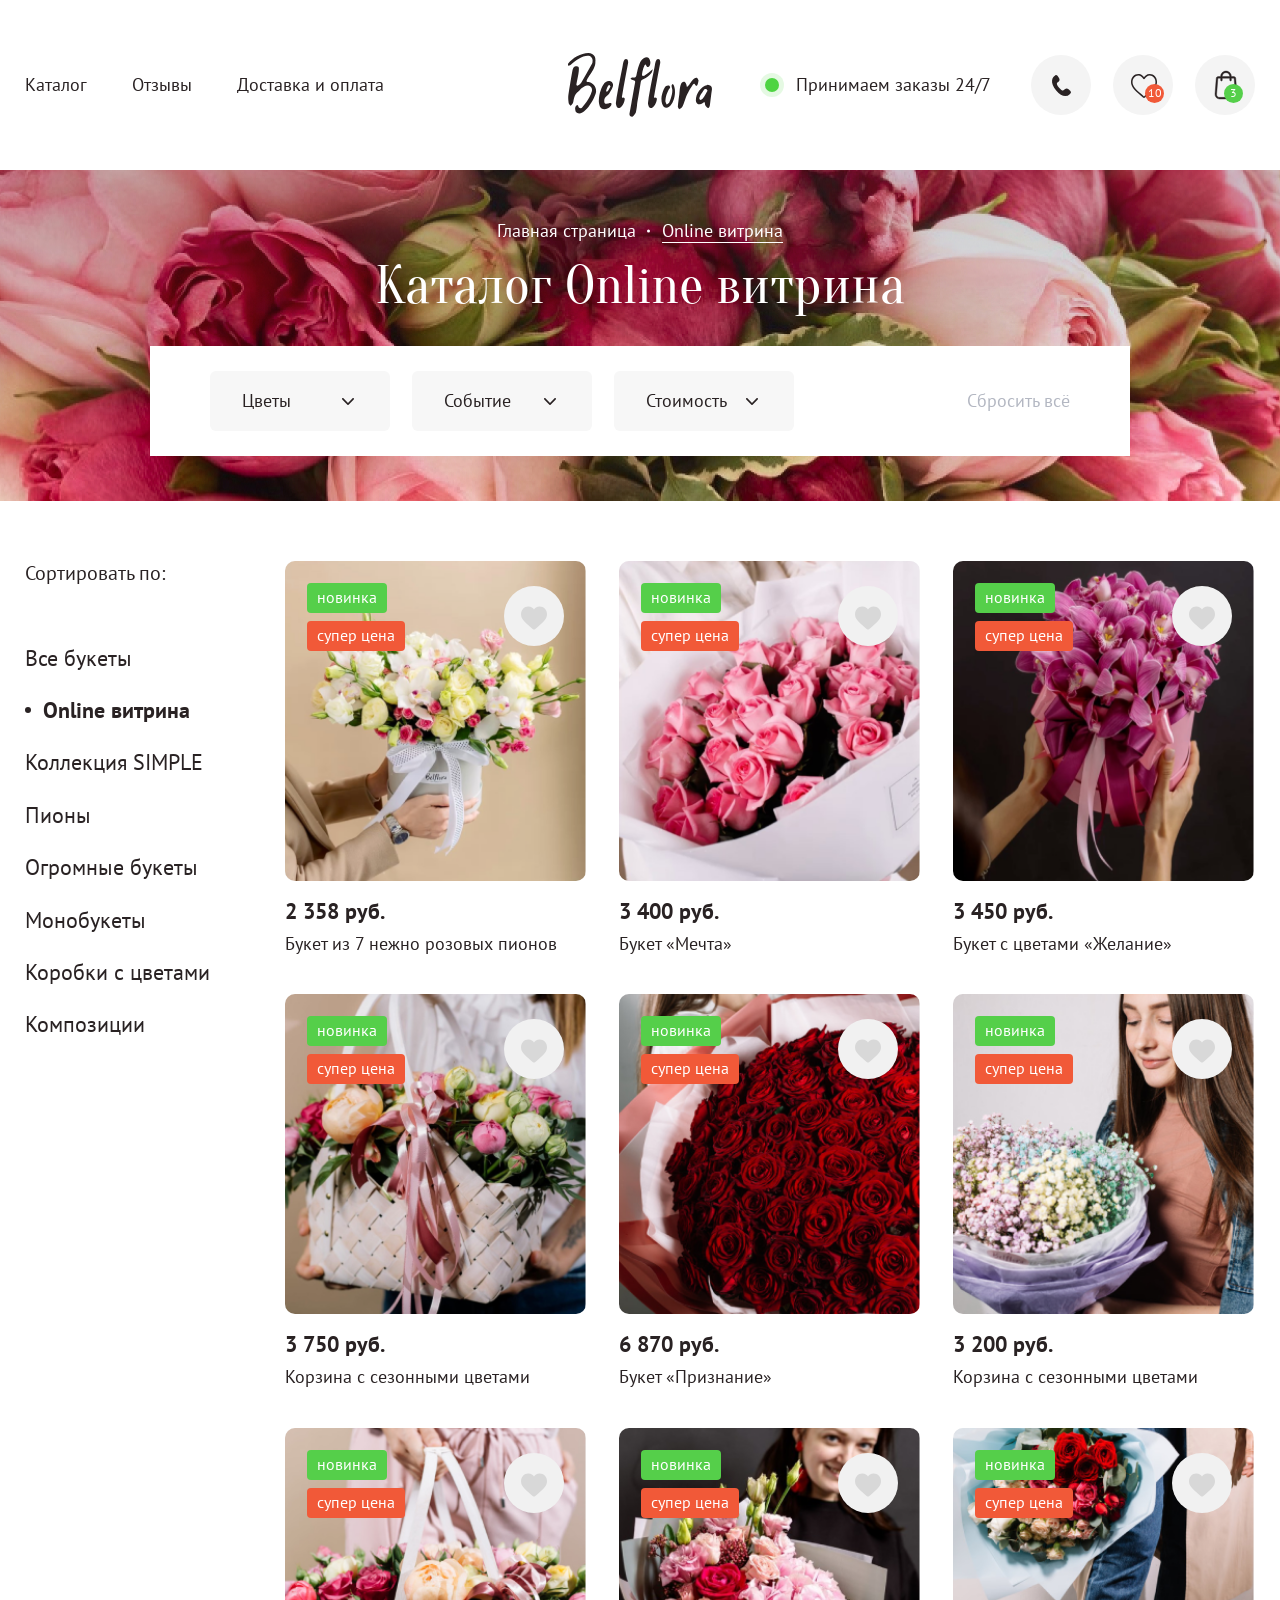
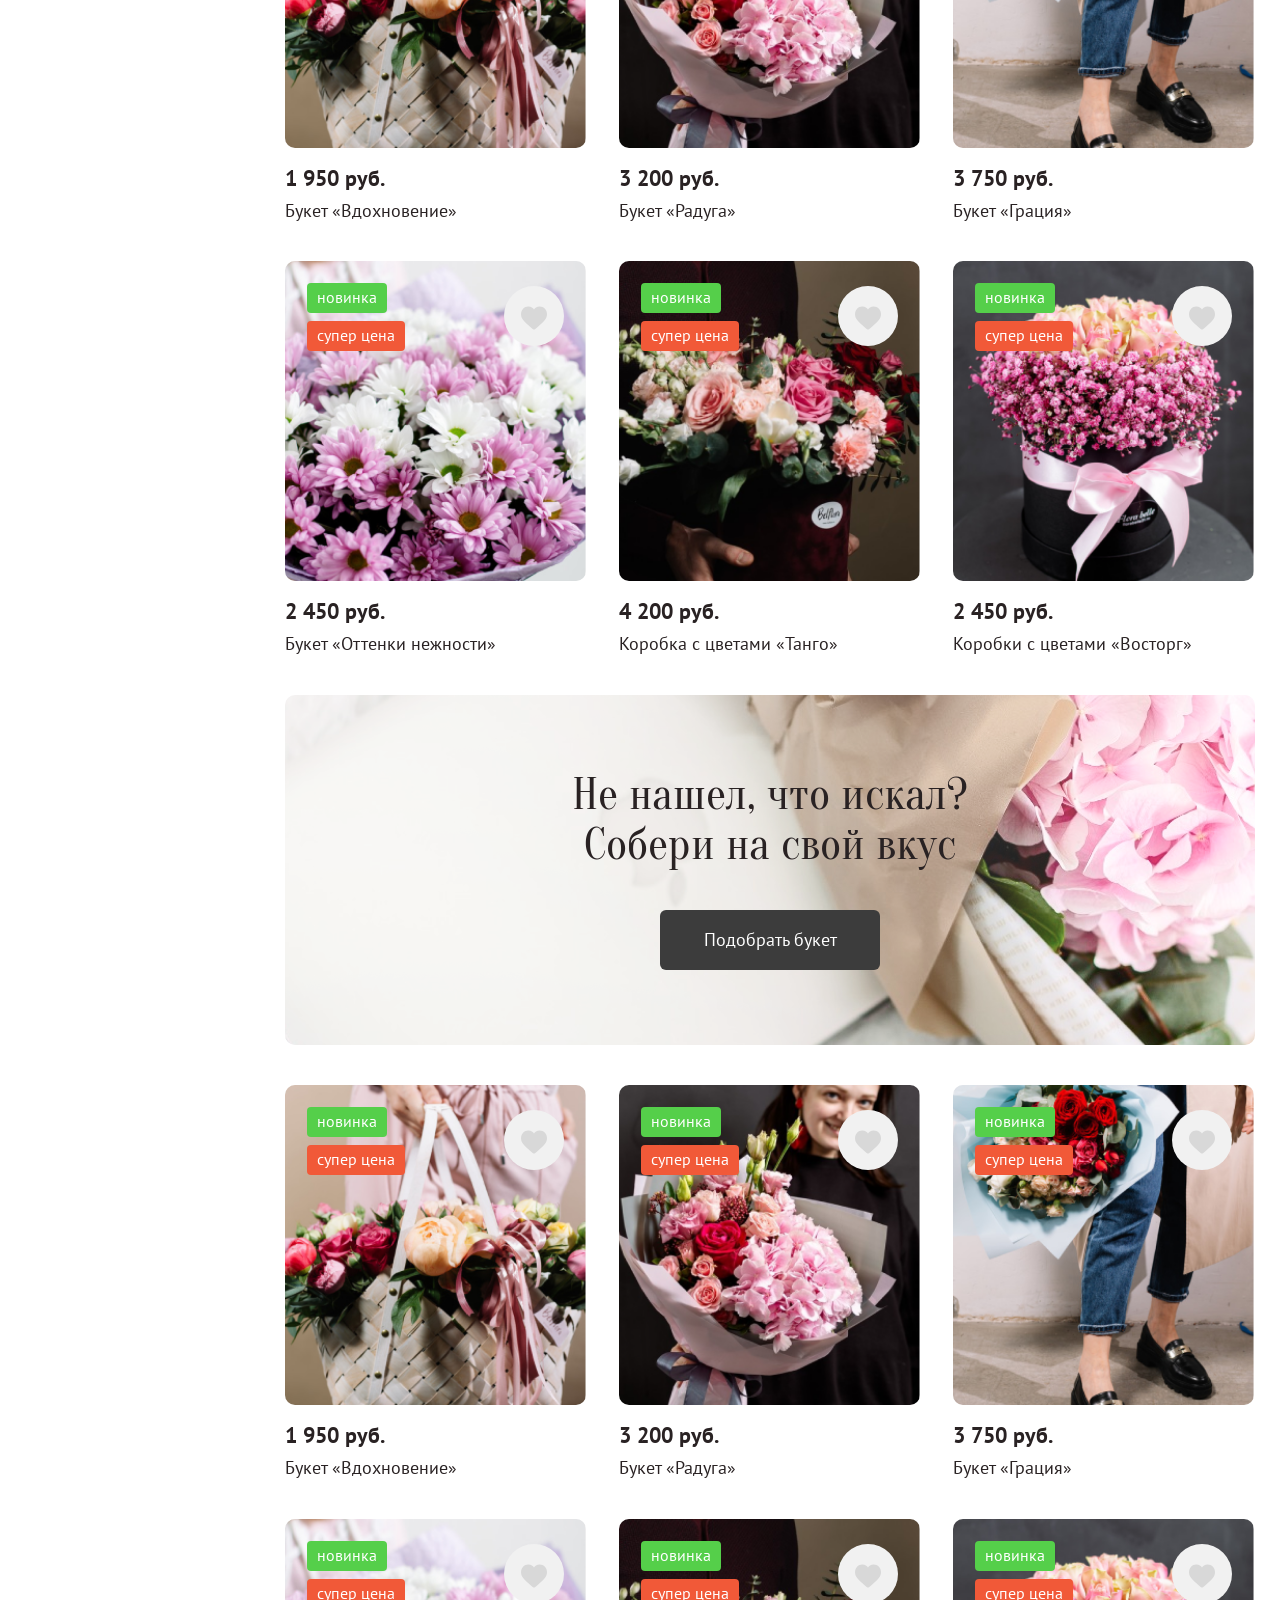
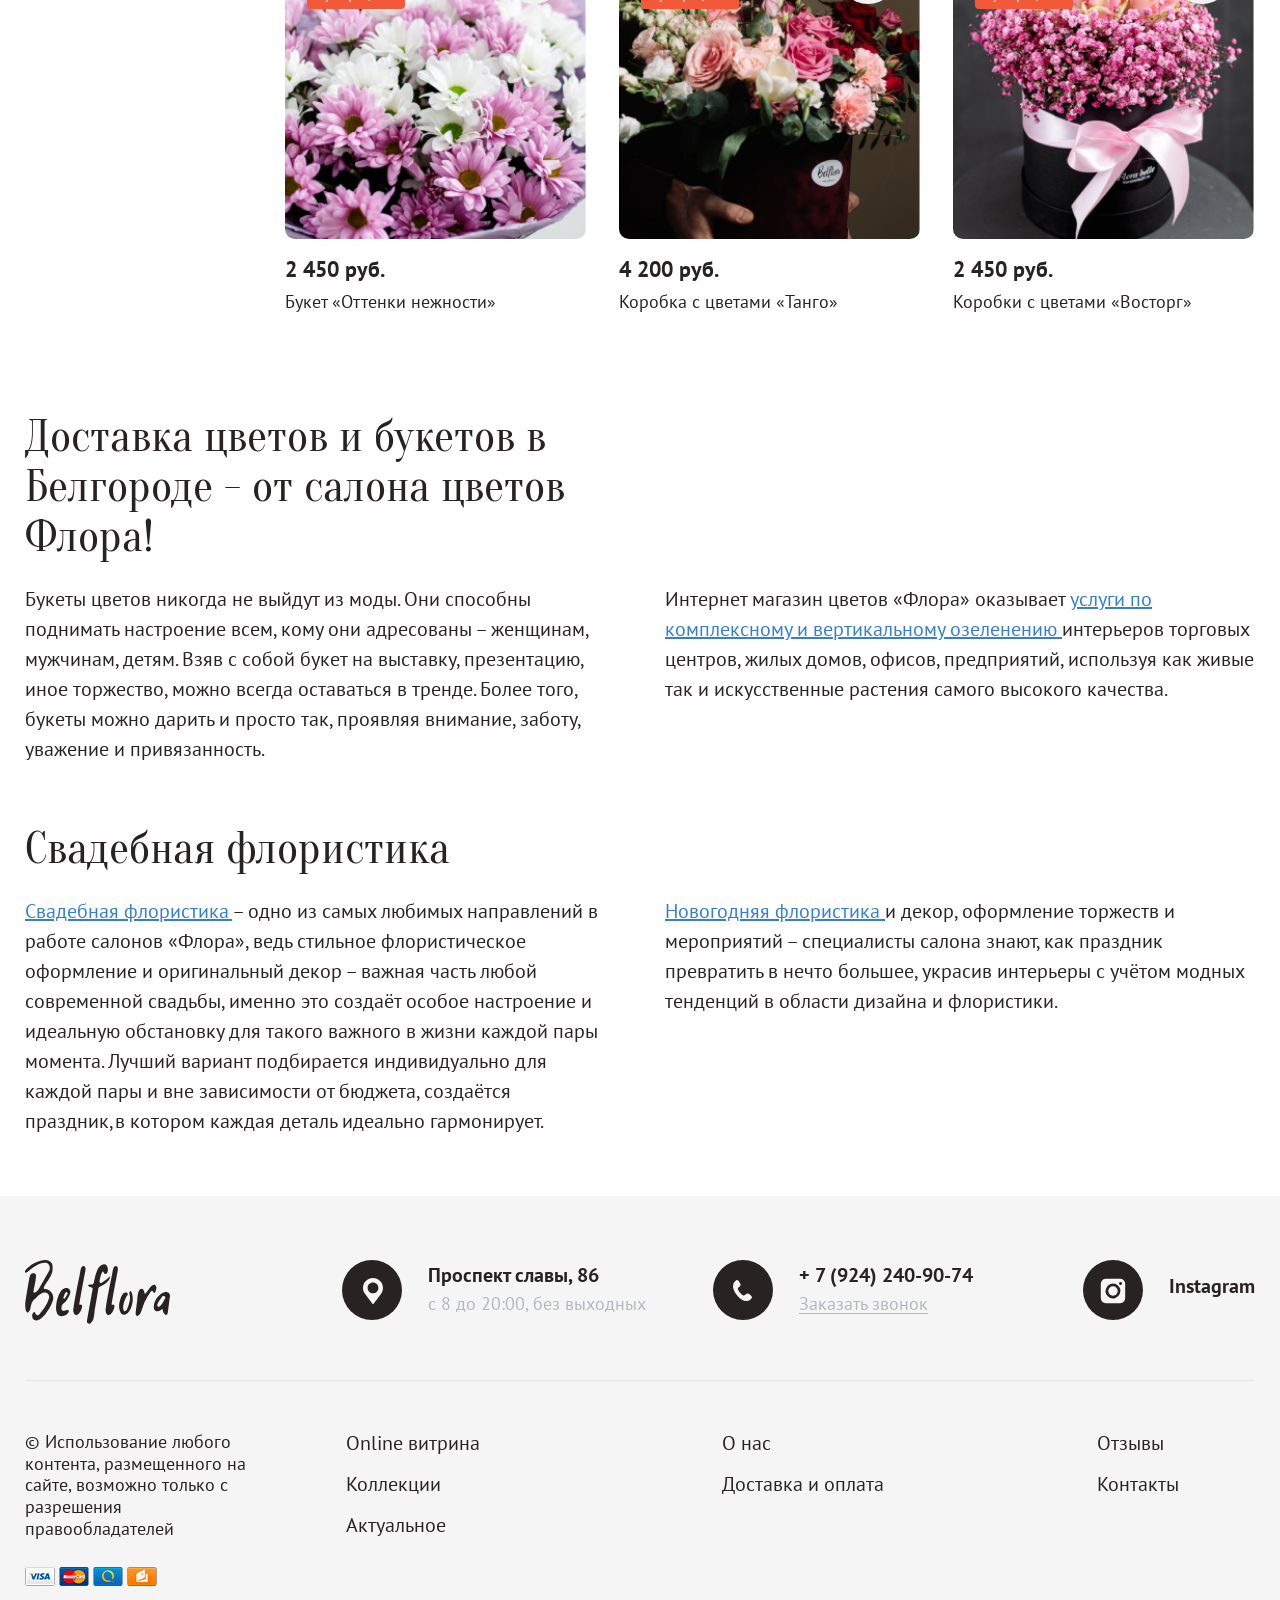
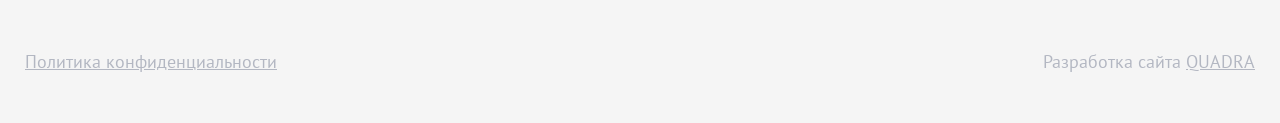
==== commit a040c649: "bug fix" ====
--- a/catalog-filter.html
+++ b/catalog-filter.html
@@ -53,7 +53,7 @@
           <div class="header__info">
             <div class="work-time">Принимаем заказы 24/7</div>
             <div class="header__buttons">
-              <button class="circle__button circle__button--phone -js-fadeintooltip">
+              <button class="circle__button circle__button--phone">
                     <svg class="svgsprite _phone">
                       <use xlink:href="assets/img/sprites/svgsprites.svg#phone"></use>
                     </svg>
@@ -75,7 +75,8 @@
               </button><a class="circle__button" href="#">
                     <svg class="svgsprite _heart">
                       <use xlink:href="assets/img/sprites/svgsprites.svg#heart"></use>
-                    </svg></a>
+                    </svg>
+                <div class="feature__number">10</div></a>
               <button class="circle__button circle__button--basket -js-fadeinbasket" href="#">
                     <svg class="svgsprite _basket">
                       <use xlink:href="assets/img/sprites/svgsprites.svg#basket"></use>
--- a/assets/css/common.css
+++ b/assets/css/common.css
@@ -1231,7 +1231,7 @@
 }
 
 .circle__button:hover {
-  background-color: #F0F0F1;
+  background-color: #EBEBEC;
 }
 
 .circle__button.--black {
@@ -1268,12 +1268,12 @@
 }
 
 .button.--dark:hover {
-  background-color: #292223;
+  background-color: #221E1E;
 }
 
 .button.--white {
   background-color: transparent;
-  border-color: #646464;
+  border-color: #E4E7EF;
   border-width: 1px;
   border-style: solid;
 }
@@ -1288,7 +1288,7 @@
 }
 
 .button.--grey:hover {
-  background-color: #292223;
+  background-color: #949AAA;
 }
 
 .button.--lightgrey {
@@ -1381,6 +1381,17 @@
 
 .footer__link {
   margin-bottom: 17px;
+}
+
+.footer__link .link {
+  font-weight: normal;
+  border-bottom: 1px solid transparent;
+  transition: border .4s;
+}
+
+.footer__link .link:hover {
+  color: #292223;
+  border-bottom-color: #292223;
 }
 
 .footer__link:last-child {
@@ -1542,9 +1553,9 @@
   position: fixed;
   z-index: 2000;
   left: 0;
-  top: 75px;
+  top: 54px;
   width: 100%;
-  height: calc(100% - 140px);
+  height: calc(100% - 119px);
   background-color: #fff;
   padding-left: 25px;
   padding-right: 25px;
@@ -1607,6 +1618,34 @@
   display: flex;
   justify-content: center;
   align-items: center;
+}
+
+.feature__number {
+  position: absolute;
+  right: 9px;
+  bottom: 12px;
+  border-radius: 50%;
+  background-color: #F15938;
+  width: 19px;
+  height: 19px;
+  font-size: 12px;
+  color: #fff;
+  display: flex;
+  justify-content: center;
+  align-items: center;
+}
+
+.circle__button--phone .tooltip:before {
+  content: "";
+  position: absolute;
+  left: 0;
+  bottom: 100%;
+  width: 100%;
+  height: 24px;
+}
+
+.circle__button--phone:hover .tooltip {
+  display: block;
 }
 
 .tooltip {
@@ -1820,7 +1859,7 @@
   align-items: center;
   justify-content: center;
   border-radius: 50%;
-  border: 1px solid #646464;
+  border: 1px solid #E4E7EF;
   transition: border-color .4s;
   cursor: pointer;
 }
@@ -1863,7 +1902,7 @@
 }
 
 .basket__radio-button:hover {
-  background-color: #F0F0F1;
+  background-color: #EBEBEC;
 }
 
 .basket__radio input:checked + .basket__radio-button {
@@ -2434,15 +2473,24 @@
   margin-bottom: 40px;
 }
 
+.cart:hover .cart__pic .cart__pic-img {
+  transform: translateX(-50%) translateY(-50%) translateZ(0) scale(1.15);
+}
+
 .cart__top {
   position: relative;
+  overflow: hidden;
+  margin-bottom: 18px;
+}
+
+.cart__top:hover .cart__buttons {
+  transform: translateX(-50%) translateY(0);
 }
 
 .cart__pic {
   height: 320px;
   overflow: hidden;
   border-radius: 10px;
-  margin-bottom: 18px;
   position: relative;
   cursor: pointer;
   background-color: #F7F7F7;
@@ -2455,36 +2503,30 @@
   left: 50%;
   top: 50%;
   transform: translateX(-50%) translateY(-50%) translateZ(0) scale(1);
-  transition: transform .4s;
-}
-
-.cart__pic:hover .cart__pic-img {
-  transform: translateX(-50%) translateY(-50%) translateZ(0) scale(1.1);
-}
-
-.cart__pic-img .cart__pic.active {
-  transform: translateX(-50%) translateY(-50%) translateZ(0) scale(1.1);
+  transition: transform 1.5s;
 }
 
 .tags {
-  display: flex;
+  display: block;
   position: absolute;
   left: 22px;
   top: 22px;
+  max-width: 120px;
 }
 
 .tag {
-  margin-right: 14px;
+  margin-bottom: 8px;
   font-size: 16px;
   line-height: 28px;
   padding: 0 10px;
   height: 30px;
   border-radius: 4px;
   color: #fff;
+  display: inline-flex;
 }
 
 .tag:last-child {
-  margin-right: 0px;
+  margin-bottom: 0px;
 }
 
 .tag.--green {
@@ -2505,7 +2547,7 @@
   justify-content: center;
   position: absolute;
   right: 22px;
-  bottom: 22px;
+  top: 25px;
 }
 
 .cart__like .svgsprite._heart-full {
@@ -2527,11 +2569,13 @@
 .cart__buttons {
   position: absolute;
   left: 50%;
-  transform: translateX(-50%);
+  transform: translateX(-50%) translateY(100%);
   bottom: 35px;
+  padding-bottom: 35px;
+  bottom: 0;
   width: 100%;
   max-width: 200px;
-  display: none;
+  transition: .4s;
 }
 
 .cart__buttons .button {
@@ -2582,7 +2626,7 @@
   height: 100%;
   z-index: 1;
   transform: translateX(-50%) translateY(-50%) translateZ(0) scale(1);
-  transition: transform .4s;
+  transition: transform 1.5s;
 }
 
 .catalog__item:hover .catalog__bg {
@@ -2787,6 +2831,30 @@
   position: relative;
 }
 
+.block--error .form__error {
+  display: block;
+}
+
+.block--error .form__input {
+  border-color: #F55174;
+}
+
+.block--error .form__input:hover {
+  border-color: #F55174;
+}
+
+.block--succes .form__input {
+  border-color: #55CF4A;
+}
+
+.block--succes .form__input:hover {
+  border-color: #55CF4A;
+}
+
+.block--succes .form__error {
+  display: none;
+}
+
 .form__error {
   font-size: 14px;
   line-height: 22px;
@@ -3193,6 +3261,32 @@
   text-align: left;
 }
 
+.product__like {
+  width: 60px;
+  height: 60px;
+  border-radius: 50%;
+  background-color: #F1F1F1;
+  display: flex;
+  align-items: center;
+  justify-content: center;
+}
+
+.product__like .svgsprite._heart-full {
+  fill: #D8D8D8;
+  transform: translateY(2px);
+  transition: .4s;
+}
+
+.product__like:hover,
+.product__like.active {
+  background-color: #FFE2E8;
+}
+
+.product__like:hover .svgsprite._heart-full,
+.product__like.active .svgsprite._heart-full {
+  fill: #F76785;
+}
+
 .status {
   height: 45px;
   display: inline-flex;
@@ -3723,12 +3817,12 @@
   }
 
   .cart__pic {
-    height: 265px;
+    height: 290px;
   }
 
   .tag {
     font-size: 14px;
-    margin-right: 5px;
+    margin-bottom: 4px;
   }
 
   .main-slide {
@@ -3892,7 +3986,8 @@
     margin-right: 25px;
   }
 
-  .basket__number {
+  .basket__number,
+  .feature__number {
     right: 9px;
     bottom: 9px;
     width: 16px;
@@ -4163,7 +4258,7 @@
 @media (max-width: 768px) {
   .body {
     padding-bottom: 65px;
-    padding-top: 75px;
+    padding-top: 54px;
   }
 
   h1 {
@@ -4358,12 +4453,17 @@
     left: 0;
     background-color: #E8EBF3;
     z-index: 10;
+    opacity: 0;
+  }
+
+  .search-main.active .search-main:after {
+    opacity: 1;
   }
 
   .search__close {
     opacity: 1;
     top: 100%;
-    margin-top: 46px;
+    margin-top: 36px;
     right: auto;
     left: calc(100vw - 80px);
     display: none;
@@ -4385,7 +4485,8 @@
     box-shadow: 0px 13px 10px rgba(56, 40, 43, 0.08);
     border-radius: 0px 0px 6px 6px;
     padding-left: 25px;
-    margin-top: 18px;
+    margin-top: 7px;
+    padding-right: 60px;
   }
 
   .search-main.active .search__input {
@@ -4394,7 +4495,7 @@
   }
 
   .header__wrap {
-    height: 75px;
+    height: 54px;
   }
 
   .header__logo {
@@ -4470,8 +4571,8 @@
   }
 
   .basket {
-    height: calc(100% - 75px);
-    top: 75px;
+    height: calc(100% - 54px);
+    top: 54px;
     background-color: #fff;
   }
 
@@ -4707,7 +4808,7 @@
     width: 35px;
     height: 35px;
     right: 12px;
-    bottom: 12px;
+    top: 16px;
   }
 
   .cart__like .svgsprite._heart-full {
@@ -4720,6 +4821,7 @@
     left: 12px;
     flex-wrap: wrap;
     width: calc(100% - 24px);
+    max-width: 100px;
   }
 
   .tag {
@@ -4949,7 +5051,7 @@
   }
 
   .product__like--desktop {
-    display: none !important;
+    display: none;
   }
 
   .product__like--mobile {
@@ -4957,6 +5059,30 @@
     z-index: 50;
     right: 25px;
     bottom: 18px;
+    position: absolute;
+    width: 38px;
+    height: 38px;
+  }
+
+  .product__like--mobile:hover {
+    background-color: #F1F1F1;
+  }
+
+  .product__like--mobile:hover .svgsprite._heart-full {
+    fill: #D8D8D8;
+  }
+
+  .product__like--mobile.active {
+    background-color: #FFE2E8;
+  }
+
+  .product__like--mobile.active .svgsprite._heart-full {
+    fill: #F76785;
+  }
+
+  .product__like .svgsprite._heart-full {
+    width: 15px;
+    transform: translateY(1px);
   }
 
   .product-section {
@@ -5244,7 +5370,7 @@
 @media (max-width: 500px) {
   .cart__buttons {
     width: calc(100% - 20px);
-    bottom: 12px;
+    padding-bottom: 12px;
   }
 
   .cart__buttons .button {
@@ -5254,9 +5380,12 @@
     height: 40px;
   }
 
+  .cart__top {
+    margin-bottom: 10px;
+  }
+
   .cart__pic {
     height: 175px;
-    margin-bottom: 10px;
   }
 
   .product__btns {
